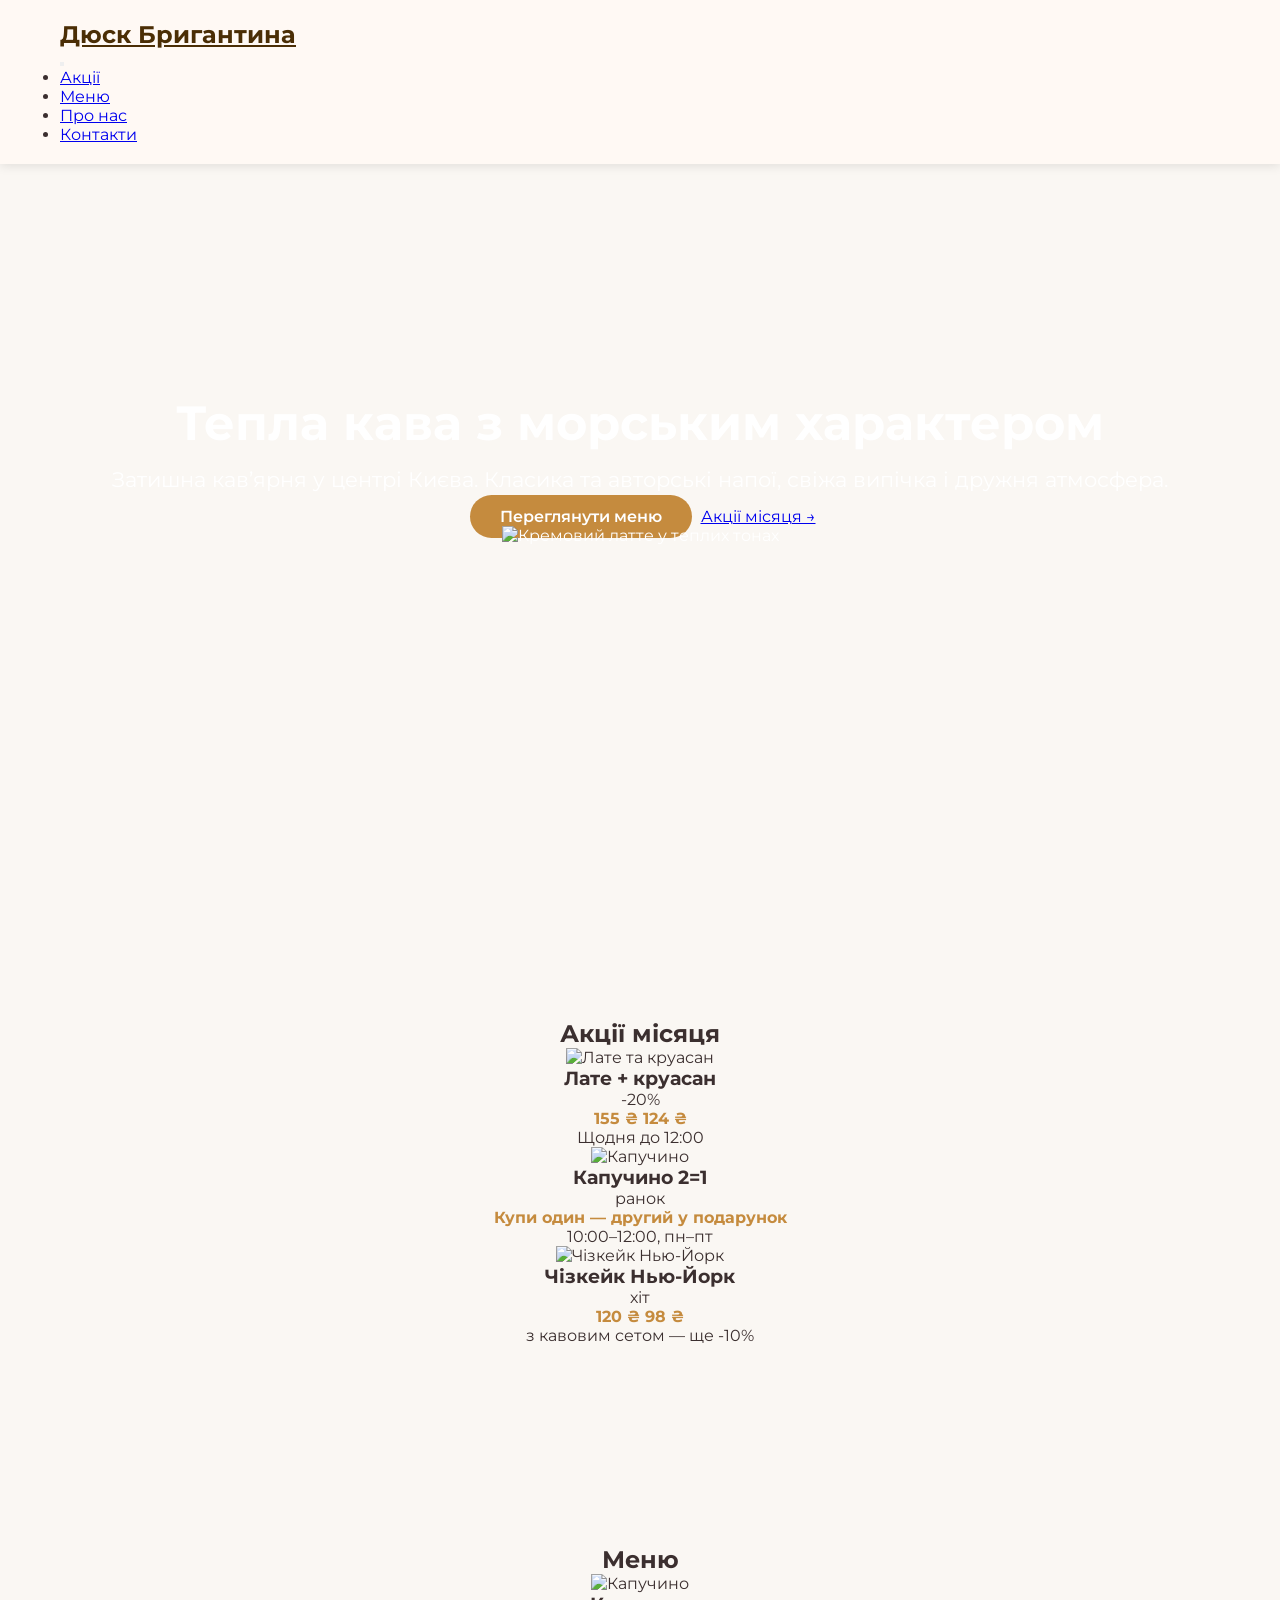
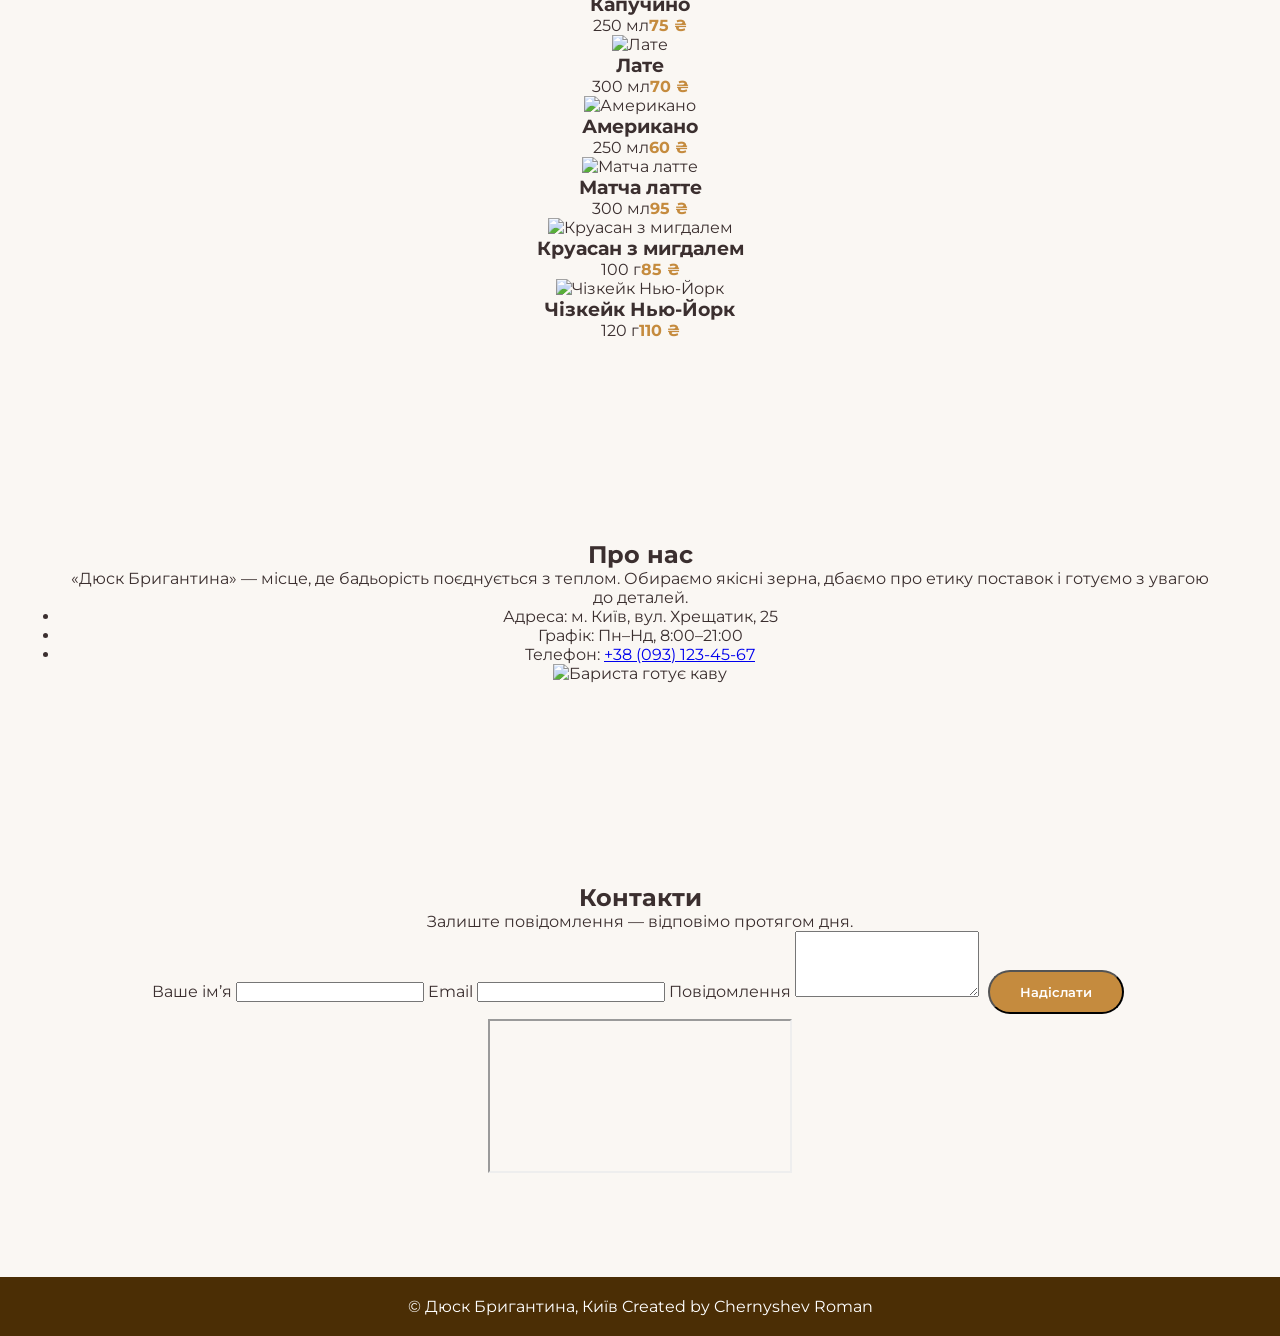
==== index.html @ 52ac9f38 "Update index.html" ====
<!DOCTYPE html>
<html lang="uk">
<head>
  <meta charset="utf-8" />
  <meta name="viewport" content="width=device-width, initial-scale=1" />
  <title>Кав’ярня «Дюск Бригантина» — Київ</title>
  <meta name="description" content="Кав’ярня «Дюск Бригантина» у Києві: кава з морським характером, свіжі десерти, акції місяця. Затишок і смак у центрі міста." />
  <meta name="theme-color" content="#8b5e3c">
  <link rel="preconnect" href="https://fonts.googleapis.com" />
  <link rel="preconnect" href="https://fonts.gstatic.com" crossorigin />
  <link href="https://fonts.googleapis.com/css2?family=Inter:wght@400;600;700&display=swap" rel="stylesheet" />
  <link rel="icon" href="https://cdn-icons-png.flaticon.com/512/924/924514.png" />
  <link rel="stylesheet" href="styles.css" />
  <!-- Організація/заклад для SEO -->
  <script type="application/ld+json">
  {
    "@context": "https://schema.org",
    "@type": "CafeOrCoffeeShop",
    "name": "Кав’ярня «Дюск Бригантина»",
    "address": {
      "@type": "PostalAddress",
      "addressLocality": "Київ",
      "streetAddress": "вул. Хрещатик, 25"
    },
    "telephone": "+380931234567",
    "image": "https://images.unsplash.com/photo-1495474472287-4d71bcdd2085?w=1200&q=70&auto=format&fit=crop",
    "servesCuisine": "Coffee, Desserts",
    "url": "https://romanchernyshev-code.github.io/Coffee-shop/"
  }
  </script>
</head>
<body>
  <a class="skip-link" href="#menu">Перейти до меню</a>

  <!-- Навігація -->
  <header class="navbar" role="banner">
    <div class="container nav-row">
      <a class="logo" href="#home">Дюск Бригантина</a>
      <nav aria-label="Головне меню">
        <button class="burger" aria-label="Відкрити меню" aria-expanded="false" aria-controls="navList">
          <span></span><span></span><span></span>
        </button>
        <ul id="navList" class="nav-list">
          <li><a href="#deals">Акції</a></li>
          <li><a href="#menu">Меню</a></li>
          <li><a href="#about">Про нас</a></li>
          <li><a href="#contact">Контакти</a></li>
        </ul>
      </nav>
    </div>
  </header>

  <!-- Hero -->
  <section id="home" class="hero" aria-label="Головний розділ">
    <div class="container hero-grid">
      <div class="hero-text reveal">
        <h1>Тепла кава з морським характером</h1>
        <p class="muted">
          Затишна кав’ярня у центрі Києва. Класика та авторські напої, свіжа випічка і дружня атмосфера.
        </p>
        <div class="hero-actions">
          <a class="btn" href="#menu">Переглянути меню</a>
          <a class="link" href="#deals">Акції місяця →</a>
        </div>
      </div>

      <figure class="hero-media reveal" aria-hidden="true">
        <img
          src="https://images.unsplash.com/photo-1495474472287-4d71bcdd2085?w=900&q=70&auto=format&fit=crop"
          srcset="
            https://images.unsplash.com/photo-1495474472287-4d71bcdd2085?w=600&q=70&auto=format&fit=crop 600w,
            https://images.unsplash.com/photo-1495474472287-4d71bcdd2085?w=900&q=70&auto=format&fit=crop 900w"
          sizes="(max-width: 900px) 100vw, 420px"
          alt="Кремовий латте у теплих тонах"
          width="900" height="1200" loading="lazy">
      </figure>
    </div>
  </section>

  <!-- Акції місяця -->
  <section id="deals" class="section tint" aria-labelledby="dealsTitle">
    <div class="container">
      <h2 id="dealsTitle">Акції місяця</h2>
      <div class="cards">
        <article class="card reveal">
          <img loading="lazy" alt="Лате та круасан"
            src="https://images.unsplash.com/photo-1509042239860-f550ce710b93?w=700&q=70&auto=format&fit=crop"
            width="700" height="468">
          <div class="card-body">
            <div class="card-head">
              <h3>Лате + круасан</h3><span class="badge">-20%</span>
            </div>
            <p class="price"><span class="old">155 ₴</span> 124 ₴</p>
            <p class="muted">Щодня до 12:00</p>
          </div>
        </article>

        <article class="card reveal">
          <img loading="lazy" alt="Капучино"
            src="https://images.unsplash.com/photo-1498804103079-a6351b050096?w=700&q=70&auto=format&fit=crop"
            width="700" height="467">
          <div class="card-body">
            <div class="card-head">
              <h3>Капучино 2=1</h3><span class="badge">ранок</span>
            </div>
            <p class="price">Купи один — другий у подарунок</p>
            <p class="muted">10:00–12:00, пн–пт</p>
          </div>
        </article>

        <article class="card reveal">
          <img loading="lazy" alt="Чізкейк Нью-Йорк"
            src="https://images.unsplash.com/photo-1578985545062-69928b1d9587?w=700&q=70&auto=format&fit=crop"
            width="700" height="875">
          <div class="card-body">
            <div class="card-head">
              <h3>Чізкейк Нью-Йорк</h3><span class="badge">хіт</span>
            </div>
            <p class="price"><span class="old">120 ₴</span> 98 ₴</p>
            <p class="muted">з кавовим сетом — ще -10%</p>
          </div>
        </article>
      </div>
    </div>
  </section>

  <!-- Меню -->
  <section id="menu" class="section" aria-labelledby="menuTitle">
    <div class="container">
      <h2 id="menuTitle">Меню</h2>
      <div class="cards">
        <!-- Напої -->
        <article class="card reveal">
          <img loading="lazy" alt="Капучино"
            src="https://images.unsplash.com/photo-1529042410759-befb1204b468?w=700&q=70&auto=format&fit=crop"
            width="700" height="467">
          <div class="card-body compact">
            <h3>Капучино</h3>
            <p class="row"><span>250 мл</span><span class="price">75 ₴</span></p>
          </div>
        </article>

        <article class="card reveal">
          <img loading="lazy" alt="Лате"
            src="https://images.unsplash.com/photo-1509042239860-f550ce710b93?w=700&q=70&auto=format&fit=crop"
            width="700" height="468">
          <div class="card-body compact">
            <h3>Лате</h3>
            <p class="row"><span>300 мл</span><span class="price">70 ₴</span></p>
          </div>
        </article>

        <article class="card reveal">
          <img loading="lazy" alt="Американо"
            src="https://images.unsplash.com/photo-1510626176961-4b57d4fbad03?w=700&q=70&auto=format&fit=crop"
            width="700" height="467">
          <div class="card-body compact">
            <h3>Американо</h3>
            <p class="row"><span>250 мл</span><span class="price">60 ₴</span></p>
          </div>
        </article>

        <article class="card reveal">
          <img loading="lazy" alt="Матча латте"
            src="https://images.unsplash.com/photo-1600271886742-f049cd451bba?w=700&q=70&auto=format&fit=crop"
            width="700" height="875">
          <div class="card-body compact">
            <h3>Матча латте</h3>
            <p class="row"><span>300 мл</span><span class="price">95 ₴</span></p>
          </div>
        </article>

        <!-- Десерти -->
        <article class="card reveal">
          <img loading="lazy" alt="Круасан з мигдалем"
            src="https://images.unsplash.com/photo-1559563458-527698bf5295?w=700&q=70&auto=format&fit=crop"
            width="700" height="467">
          <div class="card-body compact">
            <h3>Круасан з мигдалем</h3>
            <p class="row"><span>100 г</span><span class="price">85 ₴</span></p>
          </div>
        </article>

        <article class="card reveal">
          <img loading="lazy" alt="Чізкейк Нью-Йорк"
            src="https://images.unsplash.com/photo-1578985545062-69928b1d9587?w=700&q=70&auto=format&fit=crop"
            width="700" height="875">
          <div class="card-body compact">
            <h3>Чізкейк Нью-Йорк</h3>
            <p class="row"><span>120 г</span><span class="price">110 ₴</span></p>
          </div>
        </article>
      </div>
    </div>
  </section>

  <!-- Про нас -->
  <section id="about" class="section tint" aria-labelledby="aboutTitle">
    <div class="container about-grid">
      <div class="about-text reveal">
        <h2 id="aboutTitle">Про нас</h2>
        <p>«Дюск Бригантина» — місце, де бадьорість поєднується з теплом. Обираємо якісні зерна, дбаємо про етику поставок і готуємо з увагою до деталей.</p>
        <ul class="list">
          <li>Адреса: м. Київ, вул. Хрещатик, 25</li>
          <li>Графік: Пн–Нд, 8:00–21:00</li>
          <li>Телефон: <a href="tel:+380931234567">+38 (093) 123-45-67</a></li>
        </ul>
      </div>
      <div class="about-photo reveal" aria-hidden="true">
        <img src="https://images.unsplash.com/photo-1521017432531-fbd92d768814?w=900&q=70&auto=format&fit=crop"
             alt="Бариста готує каву" width="900" height="600" loading="lazy">
      </div>
    </div>
  </section>

  <!-- Контакти -->
  <section id="contact" class="section" aria-labelledby="contactTitle">
    <div class="container contact-grid">
      <div class="reveal">
        <h2 id="contactTitle">Контакти</h2>
        <p class="muted">Залиште повідомлення — відповімо протягом дня.</p>

        <form id="contact-form" class="form" novalidate>
          <label>
            <span>Ваше ім’я</span>
            <input type="text" name="name" required aria-required="true">
          </label>
          <label>
            <span>Email</span>
            <input type="email" name="email" required aria-required="true">
          </label>
          <label>
            <span>Повідомлення</span>
            <textarea name="message" rows="4" required aria-required="true"></textarea>
          </label>
          <button class="btn" type="submit">Надіслати</button>
          <div id="form-message" class="form-message" aria-live="polite"></div>
        </form>
      </div>

      <div class="map reveal" aria-hidden="true">
        <iframe title="Карта: Київ, Хрещатик 25"
                src="https://maps.google.com/maps?q=Kyiv%20Khreshchatyk%2025&t=&z=14&ie=UTF8&iwloc=&output=embed"
                loading="lazy"></iframe>
      </div>
    </div>
  </section>

  <footer class="footer" role="contentinfo">
    <div class="container footer-row">
      <span>© <span id="year"></span> Дюск Бригантина, Київ</span>
      <span class="author">Created by Chernyshev Roman</span>
    </div>
  </footer>

  <script src="script.js"></script>
</body>
</html>
---- styles.css ----
@import url('https://fonts.googleapis.com/css2?family=Montserrat:wght@400;600;700&display=swap');

*{margin:0;padding:0;box-sizing:border-box;font-family:'Montserrat',sans-serif}
body{background:#faf7f3;color:#3b2f2f;scroll-behavior:smooth}
.navbar{display:flex;justify-content:space-between;align-items:center;padding:20px 60px;background:#fff9f4;position:fixed;width:100%;top:0;z-index:1000;box-shadow:0 2px 10px rgba(0,0,0,0.1)}
.logo{font-weight:700;font-size:1.5em;color:#4b2e05}
.nav-links{list-style:none;display:flex;gap:20px}
.nav-links a{text-decoration:none;color:#4b2e05;font-weight:600;transition:.3s}
.nav-links a:hover{color:#c58b3e}

.hero{background:url('https://images.unsplash.com/photo-1509042239860-f550ce710b93?auto=format&fit=crop&w=1600&q=80') center/cover;height:100vh;display:flex;flex-direction:column;justify-content:center;align-items:center;text-align:center;color:#fff}
.hero h1{font-size:3em;animation:fadeInDown 1s}
.hero p{font-size:1.3em;margin:15px 0;animation:fadeInUp 1s}
.btn{padding:12px 30px;background:#c58b3e;color:#fff;border-radius:30px;text-decoration:none;font-weight:600;margin:5px;transition:.3s}
.btn:hover{background:#a56e28}

.section{padding:100px 60px;text-align:center}
.features,.menu-grid,.gallery-grid{display:grid;gap:20px}
.features{grid-template-columns:repeat(auto-fit,minmax(220px,1fr))}
.menu-grid{grid-template-columns:repeat(auto-fit,minmax(250px,1fr))}
.gallery-grid{grid-template-columns:repeat(auto-fit,minmax(200px,1fr))}
.menu-item,.feature-card{background:#fff;padding:20px;border-radius:15px;box-shadow:0 4px 10px rgba(0,0,0,0.05);transition:.3s}
.menu-item:hover,.feature-card:hover{transform:translateY(-10px)}
.price{color:#c58b3e;font-weight:700}
.contact-form{display:flex;flex-direction:column;gap:10px;max-width:400px;margin:20px auto}
.contact-form input,.contact-form textarea{padding:10px;border:1px solid #ccc;border-radius:8px}
.contact-form button{background:#c58b3e;color:#fff;border:none;padding:12px;border-radius:25px;cursor:pointer;transition:.3s}
.contact-form button:hover{background:#a56e28}

.footer{background:#4b2e05;color:#fff;text-align:center;padding:20px}
.to-top{position:fixed;bottom:20px;right:20px;background:#c58b3e;color:#fff;border:none;padding:10px 15px;border-radius:50%;cursor:pointer;display:none}
.to-top.show{display:block}

@keyframes fadeInDown{from{opacity:0;transform:translateY(-20px)}to{opacity:1;transform:translateY(0)}}
@keyframes fadeInUp{from{opacity:0;transform:translateY(20px)}to{opacity:1;transform:translateY(0)}}
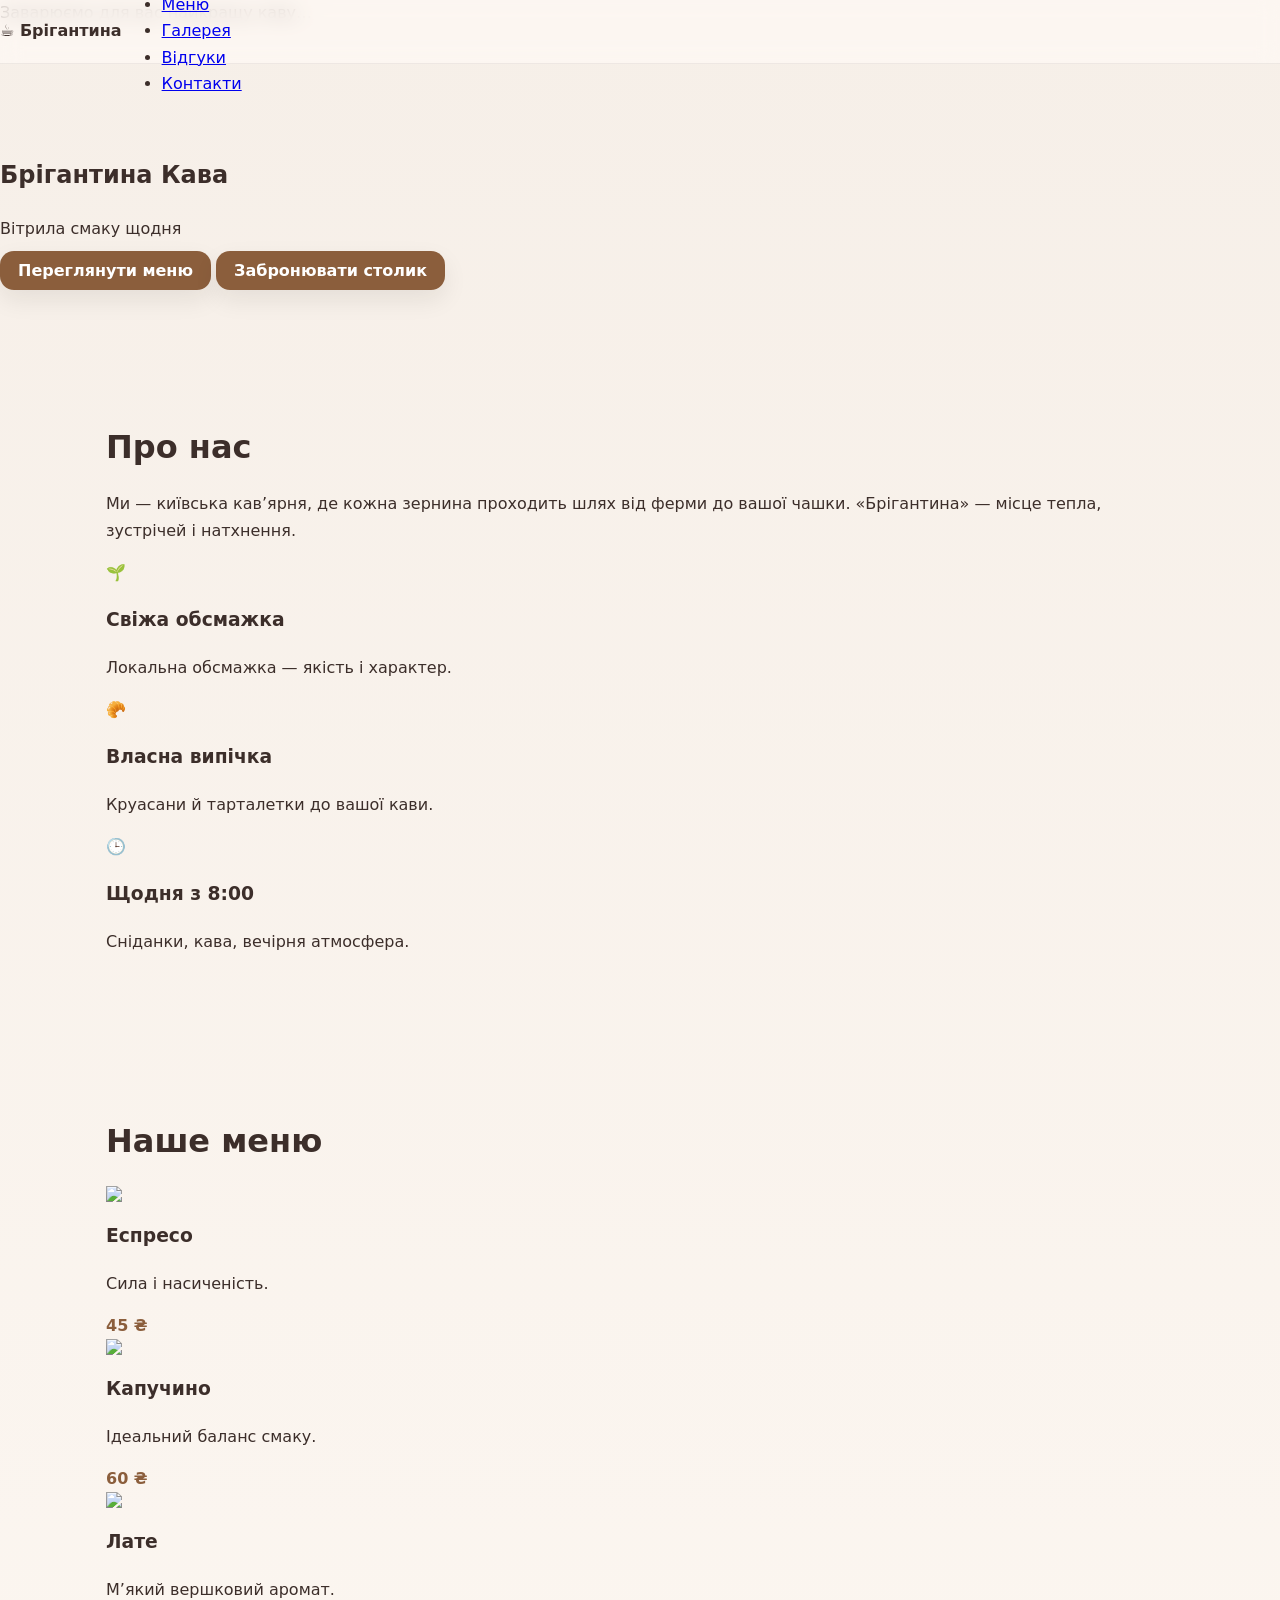
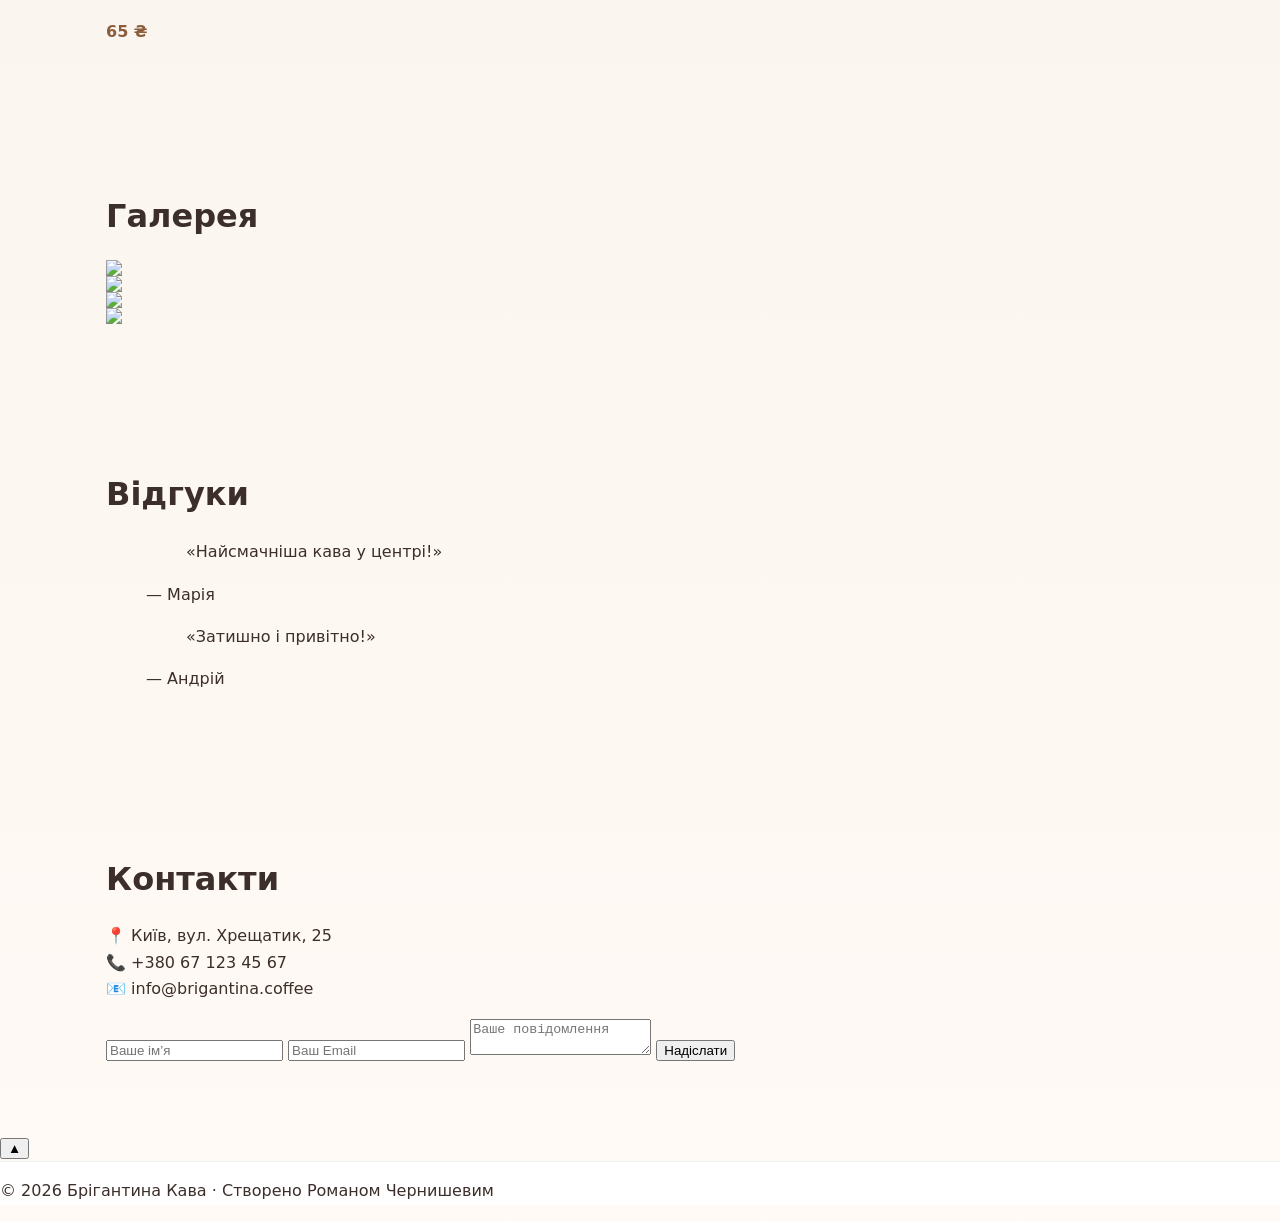
==== commit 98860bae: "Refactor index.html for SEO and branding updates Updated meta tags for SEO and changed title." ====
--- a/index.html
+++ b/index.html
@@ -1,258 +1,124 @@
 <!DOCTYPE html>
 <html lang="uk">
 <head>
-  <meta charset="utf-8" />
+  <meta charset="UTF-8" />
   <meta name="viewport" content="width=device-width, initial-scale=1" />
-  <title>Кав’ярня «Дюск Бригантина» — Київ</title>
-  <meta name="description" content="Кав’ярня «Дюск Бригантина» у Києві: кава з морським характером, свіжі десерти, акції місяця. Затишок і смак у центрі міста." />
-  <meta name="theme-color" content="#8b5e3c">
-  <link rel="preconnect" href="https://fonts.googleapis.com" />
-  <link rel="preconnect" href="https://fonts.gstatic.com" crossorigin />
-  <link href="https://fonts.googleapis.com/css2?family=Inter:wght@400;600;700&display=swap" rel="stylesheet" />
-  <link rel="icon" href="https://cdn-icons-png.flaticon.com/512/924/924514.png" />
+  <meta name="color-scheme" content="light" />
+  <meta name="theme-color" content="#4b2e05" />
+  <meta name="description" content="Кав’ярня «Брігантина» — вітрила смаку щодня. Свіжа кава, десерти та затишна атмосфера у серці Києва." />
+  <meta property="og:title" content="Брігантина Кава — Вітрила смаку щодня" />
+  <meta property="og:description" content="Свіжа кава, десерти та затишна атмосфера у серці Києва." />
+  <meta property="og:type" content="website" />
+  <title>Брігантина Кава — Вітрила смаку щодня</title>
+  <link rel="preconnect" href="https://fonts.googleapis.com">
+  <link rel="preconnect" href="https://fonts.gstatic.com" crossorigin>
+  <link href="https://fonts.googleapis.com/css2?family=Montserrat:wght@400;600;700&display=swap" rel="stylesheet">
   <link rel="stylesheet" href="styles.css" />
-  <!-- Організація/заклад для SEO -->
-  <script type="application/ld+json">
-  {
-    "@context": "https://schema.org",
-    "@type": "CafeOrCoffeeShop",
-    "name": "Кав’ярня «Дюск Бригантина»",
-    "address": {
-      "@type": "PostalAddress",
-      "addressLocality": "Київ",
-      "streetAddress": "вул. Хрещатик, 25"
-    },
-    "telephone": "+380931234567",
-    "image": "https://images.unsplash.com/photo-1495474472287-4d71bcdd2085?w=1200&q=70&auto=format&fit=crop",
-    "servesCuisine": "Coffee, Desserts",
-    "url": "https://romanchernyshev-code.github.io/Coffee-shop/"
-  }
-  </script>
+  <link rel="icon" href="favicon.svg" type="image/svg+xml" />
 </head>
 <body>
-  <a class="skip-link" href="#menu">Перейти до меню</a>
+  <!-- Прелоадер -->
+  <div id="preloader">
+    <div class="cup">
+      <div class="steam s1"></div>
+      <div class="steam s2"></div>
+      <div class="steam s3"></div>
+    </div>
+    <span class="preloader-text">Заварюємо для вас найкращу каву…</span>
+  </div>
 
-  <!-- Навігація -->
-  <header class="navbar" role="banner">
-    <div class="container nav-row">
-      <a class="logo" href="#home">Дюск Бригантина</a>
-      <nav aria-label="Головне меню">
-        <button class="burger" aria-label="Відкрити меню" aria-expanded="false" aria-controls="navList">
-          <span></span><span></span><span></span>
-        </button>
-        <ul id="navList" class="nav-list">
-          <li><a href="#deals">Акції</a></li>
-          <li><a href="#menu">Меню</a></li>
-          <li><a href="#about">Про нас</a></li>
-          <li><a href="#contact">Контакти</a></li>
-        </ul>
-      </nav>
-    </div>
+  <header class="header" id="top">
+    <nav class="navbar">
+      <a class="logo" href="#top">☕ Брігантина</a>
+      <button class="burger" aria-label="Меню" aria-expanded="false" aria-controls="nav">
+        <span></span><span></span><span></span>
+      </button>
+      <ul id="nav" class="nav-links">
+        <li><a href="#about">Про нас</a></li>
+        <li><a href="#menu">Меню</a></li>
+        <li><a href="#gallery">Галерея</a></li>
+        <li><a href="#reviews">Відгуки</a></li>
+        <li><a href="#contact">Контакти</a></li>
+      </ul>
+    </nav>
+
+    <section class="hero">
+      <div class="hero-inner">
+        <h1 class="hero-title">Брігантина Кава</h1>
+        <p class="hero-tagline">Вітрила смаку щодня</p>
+        <a href="#menu" class="btn primary">Переглянути меню</a>
+        <a href="#contact" class="btn ghost">Забронювати столик</a>
+      </div>
+      <div class="hero-overlay"></div>
+    </section>
   </header>
 
-  <!-- Hero -->
-  <section id="home" class="hero" aria-label="Головний розділ">
-    <div class="container hero-grid">
-      <div class="hero-text reveal">
-        <h1>Тепла кава з морським характером</h1>
-        <p class="muted">
-          Затишна кав’ярня у центрі Києва. Класика та авторські напої, свіжа випічка і дружня атмосфера.
-        </p>
-        <div class="hero-actions">
-          <a class="btn" href="#menu">Переглянути меню</a>
-          <a class="link" href="#deals">Акції місяця →</a>
+  <main>
+    <section id="about" class="section about">
+      <div class="container">
+        <h2 class="section-title">Про нас</h2>
+        <p class="lead">Ми — київська кав’ярня, де кожна зернина проходить шлях від ферми до вашої чашки. «Брігантина» — місце тепла, зустрічей і натхнення.</p>
+        <div class="features">
+          <article class="feature-card"><div class="icon">🌱</div><h3>Свіжа обсмажка</h3><p>Локальна обсмажка — якість і характер.</p></article>
+          <article class="feature-card"><div class="icon">🥐</div><h3>Власна випічка</h3><p>Круасани й тарталетки до вашої кави.</p></article>
+          <article class="feature-card"><div class="icon">🕒</div><h3>Щодня з 8:00</h3><p>Сніданки, кава, вечірня атмосфера.</p></article>
         </div>
       </div>
+    </section>
 
-      <figure class="hero-media reveal" aria-hidden="true">
-        <img
-          src="https://images.unsplash.com/photo-1495474472287-4d71bcdd2085?w=900&q=70&auto=format&fit=crop"
-          srcset="
-            https://images.unsplash.com/photo-1495474472287-4d71bcdd2085?w=600&q=70&auto=format&fit=crop 600w,
-            https://images.unsplash.com/photo-1495474472287-4d71bcdd2085?w=900&q=70&auto=format&fit=crop 900w"
-          sizes="(max-width: 900px) 100vw, 420px"
-          alt="Кремовий латте у теплих тонах"
-          width="900" height="1200" loading="lazy">
-      </figure>
-    </div>
-  </section>
+    <section id="menu" class="section menu">
+      <div class="container">
+        <h2 class="section-title">Наше меню</h2>
+        <div class="menu-grid">
+          <article class="menu-item"><img src="https://images.unsplash.com/photo-1511920170033-f8396924c348?q=80&w=600&auto=format&fit=crop"><div class="menu-body"><h3>Еспресо</h3><p>Сила і насиченість.</p><span class="price">45 ₴</span></div></article>
+          <article class="menu-item"><img src="https://images.unsplash.com/photo-1498804103079-a6351b050096?q=80&w=600&auto=format&fit=crop"><div class="menu-body"><h3>Капучино</h3><p>Ідеальний баланс смаку.</p><span class="price">60 ₴</span></div></article>
+          <article class="menu-item"><img src="https://images.unsplash.com/photo-1495474472287-4d71bcdd2085?q=80&w=600&auto=format&fit=crop"><div class="menu-body"><h3>Лате</h3><p>М’який вершковий аромат.</p><span class="price">65 ₴</span></div></article>
+        </div>
+      </div>
+    </section>
 
-  <!-- Акції місяця -->
-  <section id="deals" class="section tint" aria-labelledby="dealsTitle">
-    <div class="container">
-      <h2 id="dealsTitle">Акції місяця</h2>
-      <div class="cards">
-        <article class="card reveal">
-          <img loading="lazy" alt="Лате та круасан"
-            src="https://images.unsplash.com/photo-1509042239860-f550ce710b93?w=700&q=70&auto=format&fit=crop"
-            width="700" height="468">
-          <div class="card-body">
-            <div class="card-head">
-              <h3>Лате + круасан</h3><span class="badge">-20%</span>
-            </div>
-            <p class="price"><span class="old">155 ₴</span> 124 ₴</p>
-            <p class="muted">Щодня до 12:00</p>
-          </div>
-        </article>
+    <section id="gallery" class="section gallery">
+      <div class="container">
+        <h2 class="section-title">Галерея</h2>
+        <div class="gallery-grid">
+          <img src="https://images.unsplash.com/photo-1504754524776-8f4f37790ca0?q=80&w=800&auto=format&fit=crop">
+          <img src="https://images.unsplash.com/photo-1495474472287-4d71bcdd2085?q=80&w=800&auto=format&fit=crop">
+          <img src="https://images.unsplash.com/photo-1442512595331-e89e73853f31?q=80&w=800&auto=format&fit=crop">
+          <img src="https://images.unsplash.com/photo-1503602642458-232111445657?q=80&w=800&auto=format&fit=crop">
+        </div>
+      </div>
+    </section>
 
-        <article class="card reveal">
-          <img loading="lazy" alt="Капучино"
-            src="https://images.unsplash.com/photo-1498804103079-a6351b050096?w=700&q=70&auto=format&fit=crop"
-            width="700" height="467">
-          <div class="card-body">
-            <div class="card-head">
-              <h3>Капучино 2=1</h3><span class="badge">ранок</span>
-            </div>
-            <p class="price">Купи один — другий у подарунок</p>
-            <p class="muted">10:00–12:00, пн–пт</p>
-          </div>
-        </article>
+    <section id="reviews" class="section reviews">
+      <div class="container">
+        <h2 class="section-title">Відгуки</h2>
+        <div class="reviews-track" data-autoplay="true">
+          <figure class="review"><blockquote>«Найсмачніша кава у центрі!»</blockquote><figcaption>— Марія</figcaption></figure>
+          <figure class="review"><blockquote>«Затишно і привітно!»</blockquote><figcaption>— Андрій</figcaption></figure>
+        </div>
+      </div>
+    </section>
 
-        <article class="card reveal">
-          <img loading="lazy" alt="Чізкейк Нью-Йорк"
-            src="https://images.unsplash.com/photo-1578985545062-69928b1d9587?w=700&q=70&auto=format&fit=crop"
-            width="700" height="875">
-          <div class="card-body">
-            <div class="card-head">
-              <h3>Чізкейк Нью-Йорк</h3><span class="badge">хіт</span>
-            </div>
-            <p class="price"><span class="old">120 ₴</span> 98 ₴</p>
-            <p class="muted">з кавовим сетом — ще -10%</p>
-          </div>
-        </article>
-      </div>
-    </div>
-  </section>
-
-  <!-- Меню -->
-  <section id="menu" class="section" aria-labelledby="menuTitle">
-    <div class="container">
-      <h2 id="menuTitle">Меню</h2>
-      <div class="cards">
-        <!-- Напої -->
-        <article class="card reveal">
-          <img loading="lazy" alt="Капучино"
-            src="https://images.unsplash.com/photo-1529042410759-befb1204b468?w=700&q=70&auto=format&fit=crop"
-            width="700" height="467">
-          <div class="card-body compact">
-            <h3>Капучино</h3>
-            <p class="row"><span>250 мл</span><span class="price">75 ₴</span></p>
-          </div>
-        </article>
-
-        <article class="card reveal">
-          <img loading="lazy" alt="Лате"
-            src="https://images.unsplash.com/photo-1509042239860-f550ce710b93?w=700&q=70&auto=format&fit=crop"
-            width="700" height="468">
-          <div class="card-body compact">
-            <h3>Лате</h3>
-            <p class="row"><span>300 мл</span><span class="price">70 ₴</span></p>
-          </div>
-        </article>
-
-        <article class="card reveal">
-          <img loading="lazy" alt="Американо"
-            src="https://images.unsplash.com/photo-1510626176961-4b57d4fbad03?w=700&q=70&auto=format&fit=crop"
-            width="700" height="467">
-          <div class="card-body compact">
-            <h3>Американо</h3>
-            <p class="row"><span>250 мл</span><span class="price">60 ₴</span></p>
-          </div>
-        </article>
-
-        <article class="card reveal">
-          <img loading="lazy" alt="Матча латте"
-            src="https://images.unsplash.com/photo-1600271886742-f049cd451bba?w=700&q=70&auto=format&fit=crop"
-            width="700" height="875">
-          <div class="card-body compact">
-            <h3>Матча латте</h3>
-            <p class="row"><span>300 мл</span><span class="price">95 ₴</span></p>
-          </div>
-        </article>
-
-        <!-- Десерти -->
-        <article class="card reveal">
-          <img loading="lazy" alt="Круасан з мигдалем"
-            src="https://images.unsplash.com/photo-1559563458-527698bf5295?w=700&q=70&auto=format&fit=crop"
-            width="700" height="467">
-          <div class="card-body compact">
-            <h3>Круасан з мигдалем</h3>
-            <p class="row"><span>100 г</span><span class="price">85 ₴</span></p>
-          </div>
-        </article>
-
-        <article class="card reveal">
-          <img loading="lazy" alt="Чізкейк Нью-Йорк"
-            src="https://images.unsplash.com/photo-1578985545062-69928b1d9587?w=700&q=70&auto=format&fit=crop"
-            width="700" height="875">
-          <div class="card-body compact">
-            <h3>Чізкейк Нью-Йорк</h3>
-            <p class="row"><span>120 г</span><span class="price">110 ₴</span></p>
-          </div>
-        </article>
-      </div>
-    </div>
-  </section>
-
-  <!-- Про нас -->
-  <section id="about" class="section tint" aria-labelledby="aboutTitle">
-    <div class="container about-grid">
-      <div class="about-text reveal">
-        <h2 id="aboutTitle">Про нас</h2>
-        <p>«Дюск Бригантина» — місце, де бадьорість поєднується з теплом. Обираємо якісні зерна, дбаємо про етику поставок і готуємо з увагою до деталей.</p>
-        <ul class="list">
-          <li>Адреса: м. Київ, вул. Хрещатик, 25</li>
-          <li>Графік: Пн–Нд, 8:00–21:00</li>
-          <li>Телефон: <a href="tel:+380931234567">+38 (093) 123-45-67</a></li>
-        </ul>
-      </div>
-      <div class="about-photo reveal" aria-hidden="true">
-        <img src="https://images.unsplash.com/photo-1521017432531-fbd92d768814?w=900&q=70&auto=format&fit=crop"
-             alt="Бариста готує каву" width="900" height="600" loading="lazy">
-      </div>
-    </div>
-  </section>
-
-  <!-- Контакти -->
-  <section id="contact" class="section" aria-labelledby="contactTitle">
-    <div class="container contact-grid">
-      <div class="reveal">
-        <h2 id="contactTitle">Контакти</h2>
-        <p class="muted">Залиште повідомлення — відповімо протягом дня.</p>
-
-        <form id="contact-form" class="form" novalidate>
-          <label>
-            <span>Ваше ім’я</span>
-            <input type="text" name="name" required aria-required="true">
-          </label>
-          <label>
-            <span>Email</span>
-            <input type="email" name="email" required aria-required="true">
-          </label>
-          <label>
-            <span>Повідомлення</span>
-            <textarea name="message" rows="4" required aria-required="true"></textarea>
-          </label>
-          <button class="btn" type="submit">Надіслати</button>
-          <div id="form-message" class="form-message" aria-live="polite"></div>
+    <section id="contact" class="section contact">
+      <div class="container">
+        <h2 class="section-title">Контакти</h2>
+        <p>📍 Київ, вул. Хрещатик, 25<br>📞 +380 67 123 45 67<br>📧 info@brigantina.coffee</p>
+        <form class="contact-form">
+          <input type="text" placeholder="Ваше ім’я" required>
+          <input type="email" placeholder="Ваш Email" required>
+          <textarea placeholder="Ваше повідомлення" required></textarea>
+          <button type="submit">Надіслати</button>
         </form>
       </div>
+    </section>
+  </main>
 
-      <div class="map reveal" aria-hidden="true">
-        <iframe title="Карта: Київ, Хрещатик 25"
-                src="https://maps.google.com/maps?q=Kyiv%20Khreshchatyk%2025&t=&z=14&ie=UTF8&iwloc=&output=embed"
-                loading="lazy"></iframe>
-      </div>
-    </div>
-  </section>
+  <button id="toTop" class="to-top">▲</button>
 
-  <footer class="footer" role="contentinfo">
-    <div class="container footer-row">
-      <span>© <span id="year"></span> Дюск Бригантина, Київ</span>
-      <span class="author">Created by Chernyshev Roman</span>
-    </div>
+  <footer class="footer">
+    <p>© <span id="year"></span> Брігантина Кава · Створено Романом Чернишевим</p>
   </footer>
 
-  <script src="script.js"></script>
+  <script src="script.js" defer></script>
 </body>
 </html>
--- a/styles.css
+++ b/styles.css
@@ -1,35 +1,124 @@
-@import url('https://fonts.googleapis.com/css2?family=Montserrat:wght@400;600;700&display=swap');
+:root{
+  --bg:#f6efe8;       /* теплий фон */
+  --paper:#fffaf5;    /* світлий папір */
+  --card:#ffffff;
+  --text:#3c2e2a;
+  --muted:#6e5d56;
+  --accent:#8b5e3c;   /* кавовий */
+  --accent-2:#b88a62; /* світліший акцент */
+  --shadow:0 10px 24px rgba(30,20,10,.08);
+  --radius:14px;
+}
 
-*{margin:0;padding:0;box-sizing:border-box;font-family:'Montserrat',sans-serif}
-body{background:#faf7f3;color:#3b2f2f;scroll-behavior:smooth}
-.navbar{display:flex;justify-content:space-between;align-items:center;padding:20px 60px;background:#fff9f4;position:fixed;width:100%;top:0;z-index:1000;box-shadow:0 2px 10px rgba(0,0,0,0.1)}
-.logo{font-weight:700;font-size:1.5em;color:#4b2e05}
-.nav-links{list-style:none;display:flex;gap:20px}
-.nav-links a{text-decoration:none;color:#4b2e05;font-weight:600;transition:.3s}
-.nav-links a:hover{color:#c58b3e}
+*{box-sizing:border-box}
+html{scroll-behavior:smooth; scroll-padding-top:76px;}
+@media (prefers-reduced-motion: reduce){
+  html{scroll-behavior:auto}
+}
 
-.hero{background:url('https://images.unsplash.com/photo-1509042239860-f550ce710b93?auto=format&fit=crop&w=1600&q=80') center/cover;height:100vh;display:flex;flex-direction:column;justify-content:center;align-items:center;text-align:center;color:#fff}
-.hero h1{font-size:3em;animation:fadeInDown 1s}
-.hero p{font-size:1.3em;margin:15px 0;animation:fadeInUp 1s}
-.btn{padding:12px 30px;background:#c58b3e;color:#fff;border-radius:30px;text-decoration:none;font-weight:600;margin:5px;transition:.3s}
-.btn:hover{background:#a56e28}
+body{
+  margin:0; font-family:Inter,system-ui,-apple-system,Segoe UI,Roboto;
+  color:var(--text);
+  background:linear-gradient(180deg,var(--bg),var(--paper));
+  line-height:1.65;
+}
+img{max-width:100%; display:block}
+.container{max-width:1100px; margin:0 auto; padding:0 16px}
 
-.section{padding:100px 60px;text-align:center}
-.features,.menu-grid,.gallery-grid{display:grid;gap:20px}
-.features{grid-template-columns:repeat(auto-fit,minmax(220px,1fr))}
-.menu-grid{grid-template-columns:repeat(auto-fit,minmax(250px,1fr))}
-.gallery-grid{grid-template-columns:repeat(auto-fit,minmax(200px,1fr))}
-.menu-item,.feature-card{background:#fff;padding:20px;border-radius:15px;box-shadow:0 4px 10px rgba(0,0,0,0.05);transition:.3s}
-.menu-item:hover,.feature-card:hover{transform:translateY(-10px)}
-.price{color:#c58b3e;font-weight:700}
-.contact-form{display:flex;flex-direction:column;gap:10px;max-width:400px;margin:20px auto}
-.contact-form input,.contact-form textarea{padding:10px;border:1px solid #ccc;border-radius:8px}
-.contact-form button{background:#c58b3e;color:#fff;border:none;padding:12px;border-radius:25px;cursor:pointer;transition:.3s}
-.contact-form button:hover{background:#a56e28}
+/* Доступність: skip-link */
+.skip-link{
+  position:absolute; left:-999px; top:auto; width:1px; height:1px; overflow:hidden;
+}
+.skip-link:focus{
+  left:16px; top:12px; width:auto; height:auto; background:#fff; color:#000; padding:8px 12px; border-radius:8px; box-shadow:var(--shadow);
+}
 
-.footer{background:#4b2e05;color:#fff;text-align:center;padding:20px}
-.to-top{position:fixed;bottom:20px;right:20px;background:#c58b3e;color:#fff;border:none;padding:10px 15px;border-radius:50%;cursor:pointer;display:none}
-.to-top.show{display:block}
+/* Navbar */
+.navbar{
+  position:fixed; inset:0 0 auto 0; height:64px; display:flex; align-items:center;
+  background:rgba(255,250,245,.7); backdrop-filter:blur(10px);
+  border-bottom:1px solid rgba(0,0,0,.06); z-index:20;
+}
+.nav-row{display:flex; align-items:center; justify-content:space-between}
+.logo{font-weight:700; color:var(--text); text-decoration:none}
+.nav-list{display:flex; gap:20px; list-style:none; margin:0; padding:0}
+.nav-list a{color:var(--text); text-decoration:none; font-weight:600}
+.nav-list a:hover, .nav-list a[aria-current="true"]{color:var(--accent)}
+.burger{display:none; background:none; border:0; padding:8px; cursor:pointer}
+.burger span{display:block; width:22px; height:2px; background:var(--text); margin:5px 0}
 
-@keyframes fadeInDown{from{opacity:0;transform:translateY(-20px)}to{opacity:1;transform:translateY(0)}}
-@keyframes fadeInUp{from{opacity:0;transform:translateY(20px)}to{opacity:1;transform:translateY(0)}}
+/* Hero */
+.hero{padding:110px 0 64px}
+.hero-grid{display:grid; grid-template-columns:1.15fr .85fr; gap:32px; align-items:center}
+.hero-text h1{font-size:clamp(28px,4vw,42px); margin:0 0 10px}
+.hero-text .muted{color:var(--muted); margin:0 0 18px}
+.hero-actions{display:flex; gap:14px; flex-wrap:wrap}
+.btn{
+  background:var(--accent); color:#fff; padding:10px 18px; border-radius:var(--radius);
+  text-decoration:none; font-weight:700; box-shadow:var(--shadow); transition:transform .18s, background .18s;
+}
+.btn:hover{transform:translateY(-2px); background:#754d33}
+.link{color:var(--accent); text-decoration:none; font-weight:600}
+.link:hover{text-decoration:underline}
+.hero-media{margin:0; border-radius:var(--radius); overflow:hidden; box-shadow:var(--shadow)}
+
+/* Sections */
+.section{padding:72px 0}
+.tint{background:linear-gradient(180deg,var(--paper),#fff)}
+h2{font-size:clamp(24px,3vw,32px); margin:0 0 18px}
+
+/* Cards (меню/акції) */
+.cards{display:grid; grid-template-columns:repeat(auto-fit, minmax(230px,1fr)); gap:18px}
+.card{background:var(--card); border-radius:var(--radius); overflow:hidden; box-shadow:var(--shadow); transition:transform .16s ease}
+.card:hover{transform:translateY(-3px)}
+.card img{width:100%; height:160px; object-fit:cover}
+.card-body{padding:14px}
+.card-head{display:flex; align-items:center; justify-content:space-between; gap:10px}
+.badge{background:var(--accent-2); color:#fff; font-size:12px; padding:4px 8px; border-radius:999px}
+.price{font-weight:700; color:var(--accent); margin:6px 0 4px}
+.price .old{ text-decoration:line-through; color:#b8a59a; font-weight:600; margin-right:8px }
+.muted{color:var(--muted); font-size:14px}
+.compact .row{display:flex; align-items:center; justify-content:space-between; margin:4px 0 0}
+
+/* About */
+.about-grid{display:grid; grid-template-columns:1.1fr .9fr; gap:28px; align-items:center}
+.about-photo img{border-radius:var(--radius); box-shadow:var(--shadow)}
+.list{margin:10px 0 0; padding-left:18px}
+.list li{margin:.25rem 0}
+
+/* Contact */
+.contact-grid{display:grid; grid-template-columns:1fr 1fr; gap:28px; align-items:start}
+.form{display:grid; gap:12px; max-width:520px}
+.form label{display:grid; gap:6px; font-weight:600}
+.form input,.form textarea{
+  padding:12px 14px; border:1px solid rgba(0,0,0,.12); border-radius:12px; background:#fff; font:inherit;
+}
+.form input:focus, .form textarea:focus{outline:2px solid var(--accent-2); outline-offset:2px}
+.form-message{min-height:22px; color:var(--accent); font-weight:700}
+.map iframe{width:100%; height:320px; border:0; border-radius:12px; box-shadow:var(--shadow)}
+
+/* Footer */
+.footer{border-top:1px solid rgba(0,0,0,.06); background:#fff}
+.footer-row{display:flex; align-items:center; justify-content:space-between; gap:12px; padding:16px 0}
+.author{color:var(--muted); font-weight:600}
+
+/* Reveal animations */
+.reveal{opacity:0; transform:translateY(18px); will-change:transform,opacity}
+.reveal.show{opacity:1; transform:none; transition:opacity .5s ease, transform .5s ease}
+@media (prefers-reduced-motion: reduce){
+  .reveal{opacity:1; transform:none}
+}
+
+/* Responsive */
+@media (max-width:960px){
+  .hero-grid, .about-grid, .contact-grid{grid-template-columns:1fr}
+}
+@media (max-width:760px){
+  .nav-list{
+    position:absolute; right:16px; top:64px; background:#fff; border:1px solid rgba(0,0,0,.06);
+    box-shadow:var(--shadow); border-radius:12px; padding:12px; display:none; flex-direction:column; min-width:180px;
+  }
+  .nav-list.show{display:flex}
+  .burger{display:inline-block}
+}
+
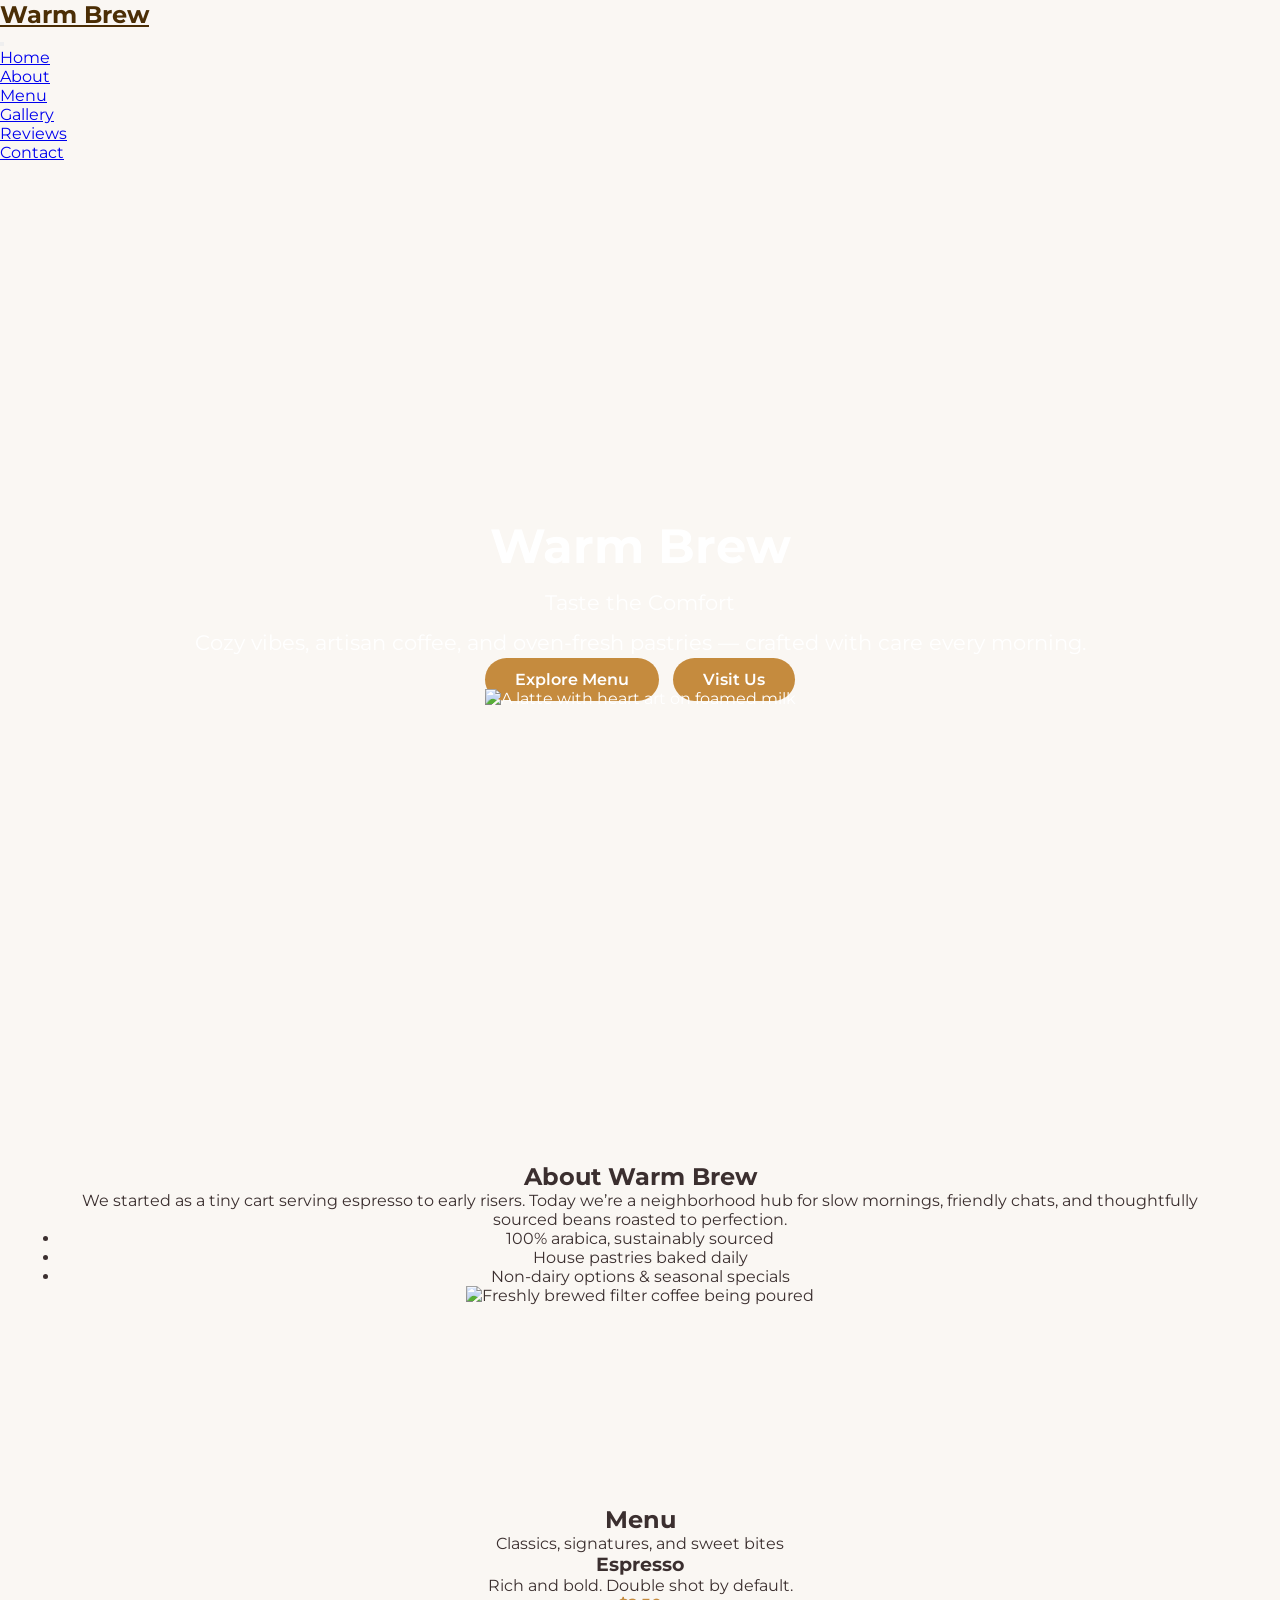
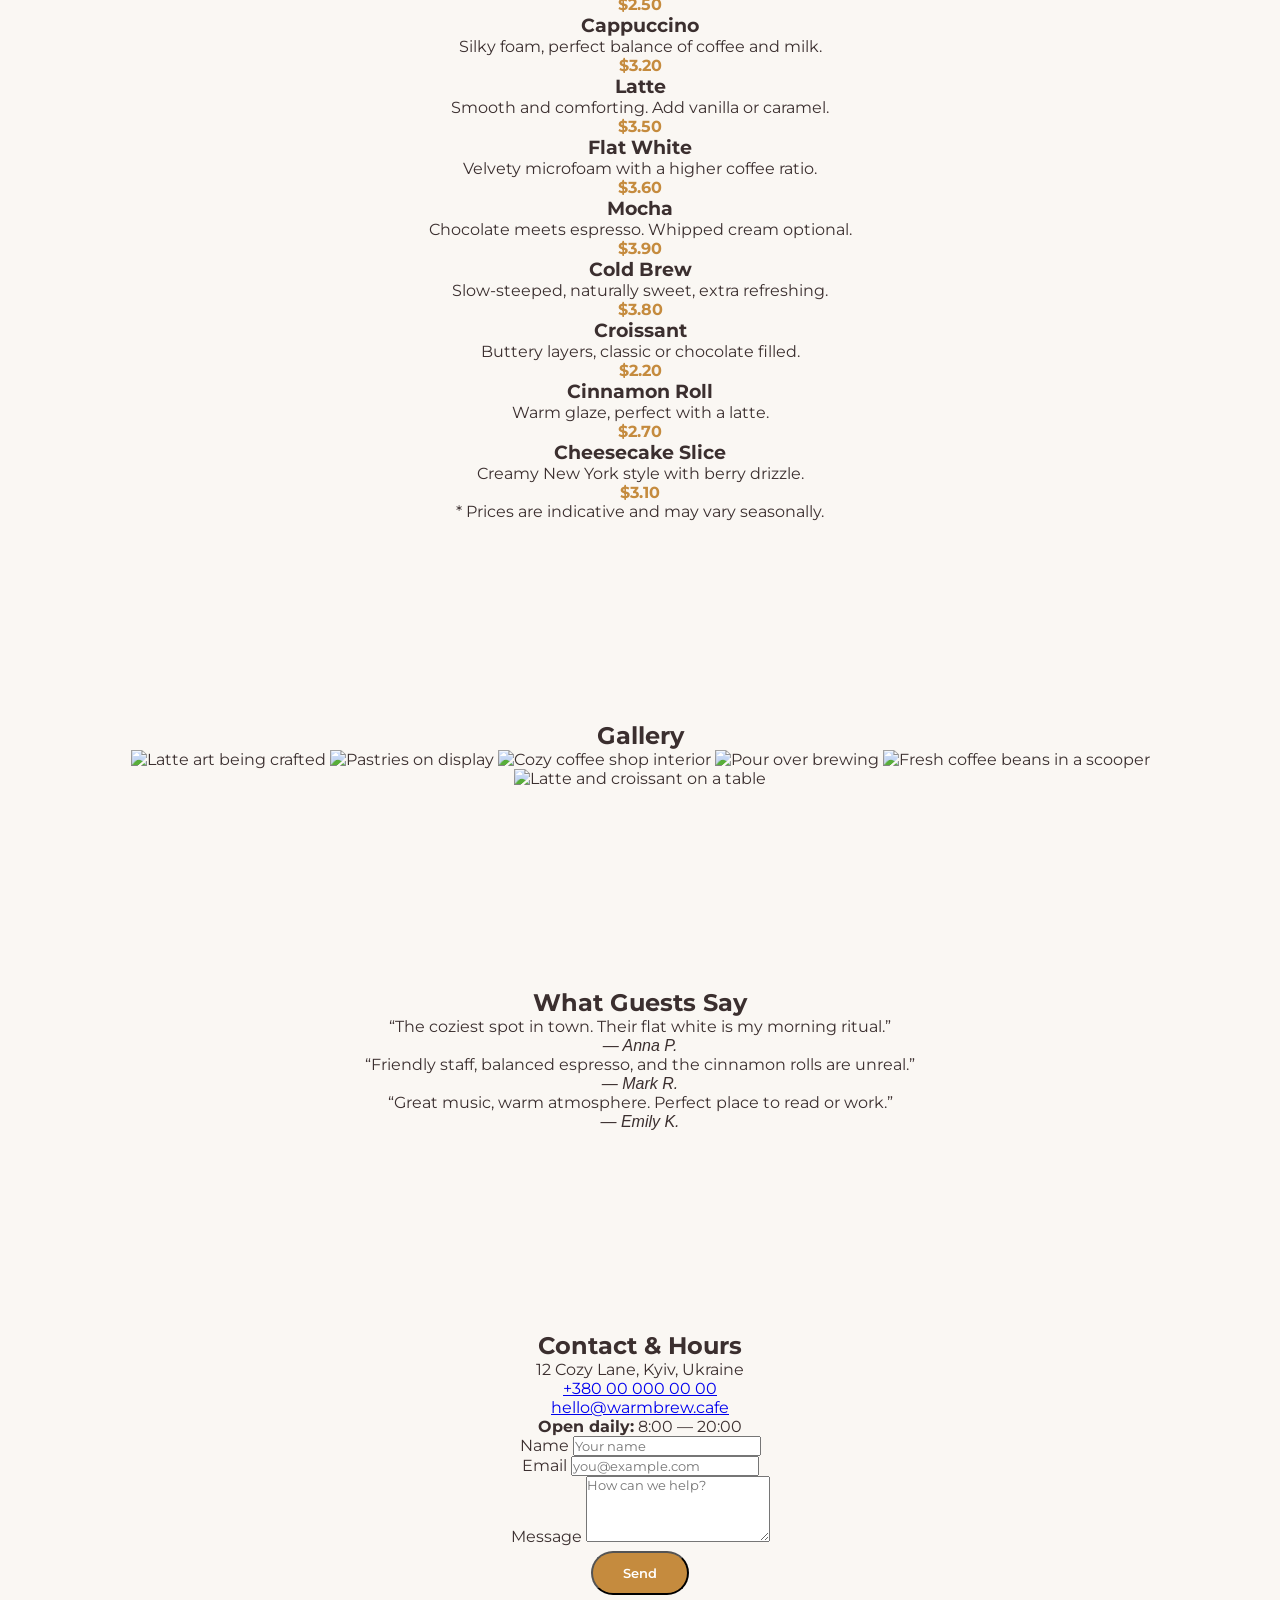
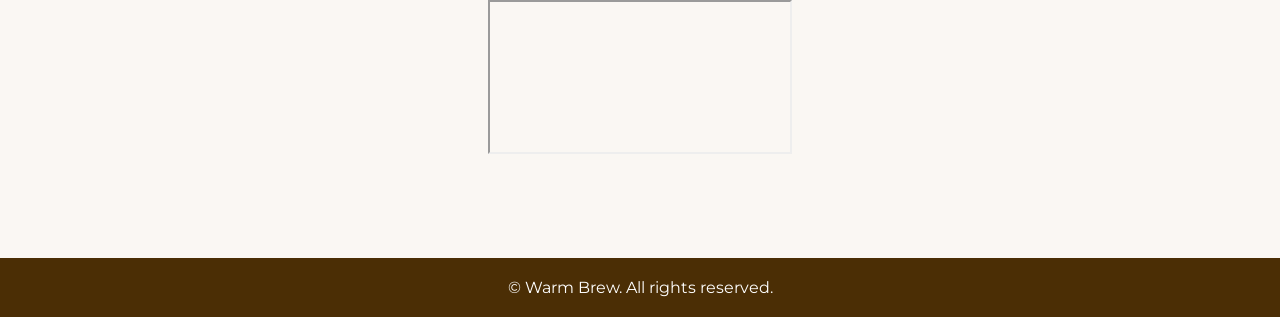
==== commit 27ebc1ad: "Revise index.html for Warm Brew branding and content" ====
--- a/index.html
+++ b/index.html
@@ -1,122 +1,225 @@
 <!DOCTYPE html>
-<html lang="uk">
+<html lang="en">
 <head>
   <meta charset="UTF-8" />
   <meta name="viewport" content="width=device-width, initial-scale=1" />
-  <meta name="color-scheme" content="light" />
-  <meta name="theme-color" content="#4b2e05" />
-  <meta name="description" content="Кав’ярня «Брігантина» — вітрила смаку щодня. Свіжа кава, десерти та затишна атмосфера у серці Києва." />
-  <meta property="og:title" content="Брігантина Кава — Вітрила смаку щодня" />
-  <meta property="og:description" content="Свіжа кава, десерти та затишна атмосфера у серці Києва." />
+  <title>Warm Brew — Taste the Comfort</title>
+  <meta name="description" content="Warm Brew coffee shop. Cozy vibes, artisan coffee, and fresh pastries. Taste the comfort." />
+  <meta property="og:title" content="Warm Brew — Taste the Comfort" />
+  <meta property="og:description" content="Cozy vibes, artisan coffee, and fresh pastries. Taste the comfort." />
   <meta property="og:type" content="website" />
-  <title>Брігантина Кава — Вітрила смаку щодня</title>
-  <link rel="preconnect" href="https://fonts.googleapis.com">
-  <link rel="preconnect" href="https://fonts.gstatic.com" crossorigin>
-  <link href="https://fonts.googleapis.com/css2?family=Montserrat:wght@400;600;700&display=swap" rel="stylesheet">
+  <meta property="og:url" content="https://romanchernyshev-code.github.io/Coffee-shop/" />
+  <!-- <link rel="icon" type="image/png" href="favicon.png" /> -->
+
+  <link rel="preload" href="styles.css" as="style" />
   <link rel="stylesheet" href="styles.css" />
-  <link rel="icon" href="favicon.svg" type="image/svg+xml" />
 </head>
 <body>
-  <!-- Прелоадер -->
-  <div id="preloader">
-    <div class="cup">
-      <div class="steam s1"></div>
-      <div class="steam s2"></div>
-      <div class="steam s3"></div>
-    </div>
-    <span class="preloader-text">Заварюємо для вас найкращу каву…</span>
-  </div>
-
-  <header class="header" id="top">
-    <nav class="navbar">
-      <a class="logo" href="#top">☕ Брігантина</a>
-      <button class="burger" aria-label="Меню" aria-expanded="false" aria-controls="nav">
-        <span></span><span></span><span></span>
-      </button>
-      <ul id="nav" class="nav-links">
-        <li><a href="#about">Про нас</a></li>
-        <li><a href="#menu">Меню</a></li>
-        <li><a href="#gallery">Галерея</a></li>
-        <li><a href="#reviews">Відгуки</a></li>
-        <li><a href="#contact">Контакти</a></li>
-      </ul>
-    </nav>
-
-    <section class="hero">
-      <div class="hero-inner">
-        <h1 class="hero-title">Брігантина Кава</h1>
-        <p class="hero-tagline">Вітрила смаку щодня</p>
-        <a href="#menu" class="btn primary">Переглянути меню</a>
-        <a href="#contact" class="btn ghost">Забронювати столик</a>
-      </div>
-      <div class="hero-overlay"></div>
-    </section>
+  <!-- Header / Nav -->
+  <header class="header">
+    <div class="container header__inner">
+      <a href="#home" class="logo">Warm <span>Brew</span></a>
+
+      <nav class="nav" aria-label="Primary">
+        <button class="nav__toggle" aria-label="Open menu" aria-expanded="false">
+          <span class="nav__bar"></span>
+          <span class="nav__bar"></span>
+          <span class="nav__bar"></span>
+        </button>
+        <ul class="nav__list">
+          <li><a class="nav__link" href="#home">Home</a></li>
+          <li><a class="nav__link" href="#about">About</a></li>
+          <li><a class="nav__link" href="#menu">Menu</a></li>
+          <li><a class="nav__link" href="#gallery">Gallery</a></li>
+          <li><a class="nav__link" href="#reviews">Reviews</a></li>
+          <li><a class="nav__link" href="#contact">Contact</a></li>
+        </ul>
+      </nav>
+    </div>
   </header>
 
-  <main>
-    <section id="about" class="section about">
-      <div class="container">
-        <h2 class="section-title">Про нас</h2>
-        <p class="lead">Ми — київська кав’ярня, де кожна зернина проходить шлях від ферми до вашої чашки. «Брігантина» — місце тепла, зустрічей і натхнення.</p>
-        <div class="features">
-          <article class="feature-card"><div class="icon">🌱</div><h3>Свіжа обсмажка</h3><p>Локальна обсмажка — якість і характер.</p></article>
-          <article class="feature-card"><div class="icon">🥐</div><h3>Власна випічка</h3><p>Круасани й тарталетки до вашої кави.</p></article>
-          <article class="feature-card"><div class="icon">🕒</div><h3>Щодня з 8:00</h3><p>Сніданки, кава, вечірня атмосфера.</p></article>
+  <!-- Hero -->
+  <section id="home" class="hero">
+    <div class="container hero__inner reveal">
+      <div class="hero__text">
+        <h1 class="hero__title">Warm Brew</h1>
+        <p class="hero__subtitle">Taste the Comfort</p>
+        <p class="hero__lead">
+          Cozy vibes, artisan coffee, and oven-fresh pastries — crafted with care every morning.
+        </p>
+        <div class="hero__cta">
+          <a href="#menu" class="btn btn--primary">Explore Menu</a>
+          <a href="#contact" class="btn btn--ghost">Visit Us</a>
         </div>
       </div>
-    </section>
-
-    <section id="menu" class="section menu">
-      <div class="container">
-        <h2 class="section-title">Наше меню</h2>
-        <div class="menu-grid">
-          <article class="menu-item"><img src="https://images.unsplash.com/photo-1511920170033-f8396924c348?q=80&w=600&auto=format&fit=crop"><div class="menu-body"><h3>Еспресо</h3><p>Сила і насиченість.</p><span class="price">45 ₴</span></div></article>
-          <article class="menu-item"><img src="https://images.unsplash.com/photo-1498804103079-a6351b050096?q=80&w=600&auto=format&fit=crop"><div class="menu-body"><h3>Капучино</h3><p>Ідеальний баланс смаку.</p><span class="price">60 ₴</span></div></article>
-          <article class="menu-item"><img src="https://images.unsplash.com/photo-1495474472287-4d71bcdd2085?q=80&w=600&auto=format&fit=crop"><div class="menu-body"><h3>Лате</h3><p>М’який вершковий аромат.</p><span class="price">65 ₴</span></div></article>
-        </div>
-      </div>
-    </section>
-
-    <section id="gallery" class="section gallery">
-      <div class="container">
-        <h2 class="section-title">Галерея</h2>
-        <div class="gallery-grid">
-          <img src="https://images.unsplash.com/photo-1504754524776-8f4f37790ca0?q=80&w=800&auto=format&fit=crop">
-          <img src="https://images.unsplash.com/photo-1495474472287-4d71bcdd2085?q=80&w=800&auto=format&fit=crop">
-          <img src="https://images.unsplash.com/photo-1442512595331-e89e73853f31?q=80&w=800&auto=format&fit=crop">
-          <img src="https://images.unsplash.com/photo-1503602642458-232111445657?q=80&w=800&auto=format&fit=crop">
-        </div>
-      </div>
-    </section>
-
-    <section id="reviews" class="section reviews">
-      <div class="container">
-        <h2 class="section-title">Відгуки</h2>
-        <div class="reviews-track" data-autoplay="true">
-          <figure class="review"><blockquote>«Найсмачніша кава у центрі!»</blockquote><figcaption>— Марія</figcaption></figure>
-          <figure class="review"><blockquote>«Затишно і привітно!»</blockquote><figcaption>— Андрій</figcaption></figure>
-        </div>
-      </div>
-    </section>
-
-    <section id="contact" class="section contact">
-      <div class="container">
-        <h2 class="section-title">Контакти</h2>
-        <p>📍 Київ, вул. Хрещатик, 25<br>📞 +380 67 123 45 67<br>📧 info@brigantina.coffee</p>
-        <form class="contact-form">
-          <input type="text" placeholder="Ваше ім’я" required>
-          <input type="email" placeholder="Ваш Email" required>
-          <textarea placeholder="Ваше повідомлення" required></textarea>
-          <button type="submit">Надіслати</button>
+      <picture class="hero__image">
+        <source srcset="https://images.unsplash.com/photo-1498804103079-a6351b050096?q=80&w=1200&auto=format&fit=crop" type="image/jpeg" />
+        <img loading="eager" src="https://images.unsplash.com/photo-1498804103079-a6351b050096?q=80&w=1200&auto=format&fit=crop" alt="A latte with heart art on foamed milk" />
+      </picture>
+    </div>
+  </section>
+
+  <!-- About -->
+  <section id="about" class="section section--alt">
+    <div class="container grid-2 reveal">
+      <div>
+        <h2 class="section__title">About Warm Brew</h2>
+        <p>
+          We started as a tiny cart serving espresso to early risers. Today we’re a neighborhood hub
+          for slow mornings, friendly chats, and thoughtfully sourced beans roasted to perfection.
+        </p>
+        <ul class="checks">
+          <li>100% arabica, sustainably sourced</li>
+          <li>House pastries baked daily</li>
+          <li>Non-dairy options & seasonal specials</li>
+        </ul>
+      </div>
+      <div class="card card--photo">
+        <img loading="lazy" src="https://images.unsplash.com/photo-1504754524776-8f4f37790ca0?q=80&w=1200&auto=format&fit=crop" alt="Freshly brewed filter coffee being poured" />
+      </div>
+    </div>
+  </section>
+
+  <!-- Menu -->
+  <section id="menu" class="section">
+    <div class="container reveal">
+      <h2 class="section__title">Menu</h2>
+      <p class="section__subtitle">Classics, signatures, and sweet bites</p>
+
+      <div class="menu grid-3">
+        <article class="menu__card">
+          <h3>Espresso</h3>
+          <p>Rich and bold. Double shot by default.</p>
+          <div class="price">$2.50</div>
+        </article>
+        <article class="menu__card">
+          <h3>Cappuccino</h3>
+          <p>Silky foam, perfect balance of coffee and milk.</p>
+          <div class="price">$3.20</div>
+        </article>
+        <article class="menu__card">
+          <h3>Latte</h3>
+          <p>Smooth and comforting. Add vanilla or caramel.</p>
+          <div class="price">$3.50</div>
+        </article>
+        <article class="menu__card">
+          <h3>Flat White</h3>
+          <p>Velvety microfoam with a higher coffee ratio.</p>
+          <div class="price">$3.60</div>
+        </article>
+        <article class="menu__card">
+          <h3>Mocha</h3>
+          <p>Chocolate meets espresso. Whipped cream optional.</p>
+          <div class="price">$3.90</div>
+        </article>
+        <article class="menu__card">
+          <h3>Cold Brew</h3>
+          <p>Slow-steeped, naturally sweet, extra refreshing.</p>
+          <div class="price">$3.80</div>
+        </article>
+        <article class="menu__card">
+          <h3>Croissant</h3>
+          <p>Buttery layers, classic or chocolate filled.</p>
+          <div class="price">$2.20</div>
+        </article>
+        <article class="menu__card">
+          <h3>Cinnamon Roll</h3>
+          <p>Warm glaze, perfect with a latte.</p>
+          <div class="price">$2.70</div>
+        </article>
+        <article class="menu__card">
+          <h3>Cheesecake Slice</h3>
+          <p>Creamy New York style with berry drizzle.</p>
+          <div class="price">$3.10</div>
+        </article>
+      </div>
+      <p class="note">* Prices are indicative and may vary seasonally.</p>
+    </div>
+  </section>
+
+  <!-- Gallery -->
+  <section id="gallery" class="section section--alt">
+    <div class="container reveal">
+      <h2 class="section__title">Gallery</h2>
+      <div class="gallery grid-3">
+        <img loading="lazy" src="https://images.unsplash.com/photo-1517705008128-361805f42e86?q=80&w=1200&auto=format&fit=crop" alt="Latte art being crafted" />
+        <img loading="lazy" src="https://images.unsplash.com/photo-1485808191679-5f86510681a2?q=80&w=1200&auto=format&fit=crop" alt="Pastries on display" />
+        <img loading="lazy" src="https://images.unsplash.com/photo-1534239145968-4f56c233f2d5?q=80&w=1200&auto=format&fit=crop" alt="Cozy coffee shop interior" />
+        <img loading="lazy" src="https://images.unsplash.com/photo-1541167760496-1628856ab772?q=80&w=1200&auto=format&fit=crop" alt="Pour over brewing" />
+        <img loading="lazy" src="https://images.unsplash.com/photo-1512568400610-62da28bc8a13?q=80&w=1200&auto=format&fit=crop" alt="Fresh coffee beans in a scooper" />
+        <img loading="lazy" src="https://images.unsplash.com/photo-1445077100181-a33e9ac94db0?q=80&w=1200&auto=format&fit=crop" alt="Latte and croissant on a table" />
+      </div>
+    </div>
+  </section>
+
+  <!-- Reviews -->
+  <section id="reviews" class="section">
+    <div class="container reveal">
+      <h2 class="section__title">What Guests Say</h2>
+      <div class="reviews grid-3">
+        <blockquote class="review">
+          <p>“The coziest spot in town. Their flat white is my morning ritual.”</p>
+          <cite>— Anna P.</cite>
+        </blockquote>
+        <blockquote class="review">
+          <p>“Friendly staff, balanced espresso, and the cinnamon rolls are unreal.”</p>
+          <cite>— Mark R.</cite>
+        </blockquote>
+        <blockquote class="review">
+          <p>“Great music, warm atmosphere. Perfect place to read or work.”</p>
+          <cite>— Emily K.</cite>
+        </blockquote>
+      </div>
+    </div>
+  </section>
+
+  <!-- Contact -->
+  <section id="contact" class="section section--alt">
+    <div class="container grid-2 reveal">
+      <div>
+        <h2 class="section__title">Contact & Hours</h2>
+        <p>
+          12 Cozy Lane, Kyiv, Ukraine<br/>
+          <a class="link" href="tel:+380000000000">+380 00 000 00 00</a><br/>
+          <a class="link" href="mailto:hello@warmbrew.cafe">hello@warmbrew.cafe</a>
+        </p>
+        <p><strong>Open daily:</strong> 8:00 — 20:00</p>
+
+        <form id="contact-form" class="form" novalidate>
+          <div class="form__row">
+            <label for="name">Name</label>
+            <input id="name" name="name" required placeholder="Your name" />
+          </div>
+          <div class="form__row">
+            <label for="email">Email</label>
+            <input id="email" name="email" type="email" required placeholder="you@example.com" />
+          </div>
+          <div class="form__row">
+            <label for="message">Message</label>
+            <textarea id="message" name="message" rows="4" required placeholder="How can we help?"></textarea>
+          </div>
+          <button class="btn btn--primary" type="submit">Send</button>
+          <p id="form-status" class="form__status" role="status" aria-live="polite"></p>
         </form>
       </div>
-    </section>
-  </main>
-
-  <button id="toTop" class="to-top">▲</button>
-
+
+      <div class="map card">
+        <iframe
+          title="Warm Brew on the map"
+          loading="lazy"
+          referrerpolicy="no-referrer-when-downgrade"
+          src="https://www.google.com/maps/embed?pb=!1m18!1m12!1m3!1d2541.931774133999!2d30.5234!3d50.4501!2m3!1f0!2f0!3f0!3m2!1i1024!2i768!4f13.1!3m3!1m2!1s0x40d4ce5e3a0!2sKyiv!5e0!3m2!1sen!2sua!4v1699999999999">
+        </iframe>
+      </div>
+    </div>
+  </section>
+
+  <!-- Footer -->
   <footer class="footer">
-    <p>© <span id="year"></span> Брігантина Кава · Створено Романом Чернишевим</p>
+    <div class="container footer__inner">
+      <p>&copy; <span id="year"></span> Warm Brew. All rights reserved.</p>
+      <a href="#home" class="to-top" aria-label="Back to top">↑</a>
+    </div>
   </footer>
 
   <script src="script.js" defer></script>
--- a/styles.css
+++ b/styles.css
@@ -1,124 +1,35 @@
-:root{
-  --bg:#f6efe8;       /* теплий фон */
-  --paper:#fffaf5;    /* світлий папір */
-  --card:#ffffff;
-  --text:#3c2e2a;
-  --muted:#6e5d56;
-  --accent:#8b5e3c;   /* кавовий */
-  --accent-2:#b88a62; /* світліший акцент */
-  --shadow:0 10px 24px rgba(30,20,10,.08);
-  --radius:14px;
-}
+@import url('https://fonts.googleapis.com/css2?family=Montserrat:wght@400;600;700&display=swap');
 
-*{box-sizing:border-box}
-html{scroll-behavior:smooth; scroll-padding-top:76px;}
-@media (prefers-reduced-motion: reduce){
-  html{scroll-behavior:auto}
-}
+*{margin:0;padding:0;box-sizing:border-box;font-family:'Montserrat',sans-serif}
+body{background:#faf7f3;color:#3b2f2f;scroll-behavior:smooth}
+.navbar{display:flex;justify-content:space-between;align-items:center;padding:20px 60px;background:#fff9f4;position:fixed;width:100%;top:0;z-index:1000;box-shadow:0 2px 10px rgba(0,0,0,0.1)}
+.logo{font-weight:700;font-size:1.5em;color:#4b2e05}
+.nav-links{list-style:none;display:flex;gap:20px}
+.nav-links a{text-decoration:none;color:#4b2e05;font-weight:600;transition:.3s}
+.nav-links a:hover{color:#c58b3e}
 
-body{
-  margin:0; font-family:Inter,system-ui,-apple-system,Segoe UI,Roboto;
-  color:var(--text);
-  background:linear-gradient(180deg,var(--bg),var(--paper));
-  line-height:1.65;
-}
-img{max-width:100%; display:block}
-.container{max-width:1100px; margin:0 auto; padding:0 16px}
+.hero{background:url('https://images.unsplash.com/photo-1509042239860-f550ce710b93?auto=format&fit=crop&w=1600&q=80') center/cover;height:100vh;display:flex;flex-direction:column;justify-content:center;align-items:center;text-align:center;color:#fff}
+.hero h1{font-size:3em;animation:fadeInDown 1s}
+.hero p{font-size:1.3em;margin:15px 0;animation:fadeInUp 1s}
+.btn{padding:12px 30px;background:#c58b3e;color:#fff;border-radius:30px;text-decoration:none;font-weight:600;margin:5px;transition:.3s}
+.btn:hover{background:#a56e28}
 
-/* Доступність: skip-link */
-.skip-link{
-  position:absolute; left:-999px; top:auto; width:1px; height:1px; overflow:hidden;
-}
-.skip-link:focus{
-  left:16px; top:12px; width:auto; height:auto; background:#fff; color:#000; padding:8px 12px; border-radius:8px; box-shadow:var(--shadow);
-}
+.section{padding:100px 60px;text-align:center}
+.features,.menu-grid,.gallery-grid{display:grid;gap:20px}
+.features{grid-template-columns:repeat(auto-fit,minmax(220px,1fr))}
+.menu-grid{grid-template-columns:repeat(auto-fit,minmax(250px,1fr))}
+.gallery-grid{grid-template-columns:repeat(auto-fit,minmax(200px,1fr))}
+.menu-item,.feature-card{background:#fff;padding:20px;border-radius:15px;box-shadow:0 4px 10px rgba(0,0,0,0.05);transition:.3s}
+.menu-item:hover,.feature-card:hover{transform:translateY(-10px)}
+.price{color:#c58b3e;font-weight:700}
+.contact-form{display:flex;flex-direction:column;gap:10px;max-width:400px;margin:20px auto}
+.contact-form input,.contact-form textarea{padding:10px;border:1px solid #ccc;border-radius:8px}
+.contact-form button{background:#c58b3e;color:#fff;border:none;padding:12px;border-radius:25px;cursor:pointer;transition:.3s}
+.contact-form button:hover{background:#a56e28}
 
-/* Navbar */
-.navbar{
-  position:fixed; inset:0 0 auto 0; height:64px; display:flex; align-items:center;
-  background:rgba(255,250,245,.7); backdrop-filter:blur(10px);
-  border-bottom:1px solid rgba(0,0,0,.06); z-index:20;
-}
-.nav-row{display:flex; align-items:center; justify-content:space-between}
-.logo{font-weight:700; color:var(--text); text-decoration:none}
-.nav-list{display:flex; gap:20px; list-style:none; margin:0; padding:0}
-.nav-list a{color:var(--text); text-decoration:none; font-weight:600}
-.nav-list a:hover, .nav-list a[aria-current="true"]{color:var(--accent)}
-.burger{display:none; background:none; border:0; padding:8px; cursor:pointer}
-.burger span{display:block; width:22px; height:2px; background:var(--text); margin:5px 0}
+.footer{background:#4b2e05;color:#fff;text-align:center;padding:20px}
+.to-top{position:fixed;bottom:20px;right:20px;background:#c58b3e;color:#fff;border:none;padding:10px 15px;border-radius:50%;cursor:pointer;display:none}
+.to-top.show{display:block}
 
-/* Hero */
-.hero{padding:110px 0 64px}
-.hero-grid{display:grid; grid-template-columns:1.15fr .85fr; gap:32px; align-items:center}
-.hero-text h1{font-size:clamp(28px,4vw,42px); margin:0 0 10px}
-.hero-text .muted{color:var(--muted); margin:0 0 18px}
-.hero-actions{display:flex; gap:14px; flex-wrap:wrap}
-.btn{
-  background:var(--accent); color:#fff; padding:10px 18px; border-radius:var(--radius);
-  text-decoration:none; font-weight:700; box-shadow:var(--shadow); transition:transform .18s, background .18s;
-}
-.btn:hover{transform:translateY(-2px); background:#754d33}
-.link{color:var(--accent); text-decoration:none; font-weight:600}
-.link:hover{text-decoration:underline}
-.hero-media{margin:0; border-radius:var(--radius); overflow:hidden; box-shadow:var(--shadow)}
-
-/* Sections */
-.section{padding:72px 0}
-.tint{background:linear-gradient(180deg,var(--paper),#fff)}
-h2{font-size:clamp(24px,3vw,32px); margin:0 0 18px}
-
-/* Cards (меню/акції) */
-.cards{display:grid; grid-template-columns:repeat(auto-fit, minmax(230px,1fr)); gap:18px}
-.card{background:var(--card); border-radius:var(--radius); overflow:hidden; box-shadow:var(--shadow); transition:transform .16s ease}
-.card:hover{transform:translateY(-3px)}
-.card img{width:100%; height:160px; object-fit:cover}
-.card-body{padding:14px}
-.card-head{display:flex; align-items:center; justify-content:space-between; gap:10px}
-.badge{background:var(--accent-2); color:#fff; font-size:12px; padding:4px 8px; border-radius:999px}
-.price{font-weight:700; color:var(--accent); margin:6px 0 4px}
-.price .old{ text-decoration:line-through; color:#b8a59a; font-weight:600; margin-right:8px }
-.muted{color:var(--muted); font-size:14px}
-.compact .row{display:flex; align-items:center; justify-content:space-between; margin:4px 0 0}
-
-/* About */
-.about-grid{display:grid; grid-template-columns:1.1fr .9fr; gap:28px; align-items:center}
-.about-photo img{border-radius:var(--radius); box-shadow:var(--shadow)}
-.list{margin:10px 0 0; padding-left:18px}
-.list li{margin:.25rem 0}
-
-/* Contact */
-.contact-grid{display:grid; grid-template-columns:1fr 1fr; gap:28px; align-items:start}
-.form{display:grid; gap:12px; max-width:520px}
-.form label{display:grid; gap:6px; font-weight:600}
-.form input,.form textarea{
-  padding:12px 14px; border:1px solid rgba(0,0,0,.12); border-radius:12px; background:#fff; font:inherit;
-}
-.form input:focus, .form textarea:focus{outline:2px solid var(--accent-2); outline-offset:2px}
-.form-message{min-height:22px; color:var(--accent); font-weight:700}
-.map iframe{width:100%; height:320px; border:0; border-radius:12px; box-shadow:var(--shadow)}
-
-/* Footer */
-.footer{border-top:1px solid rgba(0,0,0,.06); background:#fff}
-.footer-row{display:flex; align-items:center; justify-content:space-between; gap:12px; padding:16px 0}
-.author{color:var(--muted); font-weight:600}
-
-/* Reveal animations */
-.reveal{opacity:0; transform:translateY(18px); will-change:transform,opacity}
-.reveal.show{opacity:1; transform:none; transition:opacity .5s ease, transform .5s ease}
-@media (prefers-reduced-motion: reduce){
-  .reveal{opacity:1; transform:none}
-}
-
-/* Responsive */
-@media (max-width:960px){
-  .hero-grid, .about-grid, .contact-grid{grid-template-columns:1fr}
-}
-@media (max-width:760px){
-  .nav-list{
-    position:absolute; right:16px; top:64px; background:#fff; border:1px solid rgba(0,0,0,.06);
-    box-shadow:var(--shadow); border-radius:12px; padding:12px; display:none; flex-direction:column; min-width:180px;
-  }
-  .nav-list.show{display:flex}
-  .burger{display:inline-block}
-}
-
+@keyframes fadeInDown{from{opacity:0;transform:translateY(-20px)}to{opacity:1;transform:translateY(0)}}
+@keyframes fadeInUp{from{opacity:0;transform:translateY(20px)}to{opacity:1;transform:translateY(0)}}
--- a/styles.css
+++ b/styles.css
@@ -1,124 +1,35 @@
-:root{
-  --bg:#f6efe8;       /* теплий фон */
-  --paper:#fffaf5;    /* світлий папір */
-  --card:#ffffff;
-  --text:#3c2e2a;
-  --muted:#6e5d56;
-  --accent:#8b5e3c;   /* кавовий */
-  --accent-2:#b88a62; /* світліший акцент */
-  --shadow:0 10px 24px rgba(30,20,10,.08);
-  --radius:14px;
-}
+@import url('https://fonts.googleapis.com/css2?family=Montserrat:wght@400;600;700&display=swap');
 
-*{box-sizing:border-box}
-html{scroll-behavior:smooth; scroll-padding-top:76px;}
-@media (prefers-reduced-motion: reduce){
-  html{scroll-behavior:auto}
-}
+*{margin:0;padding:0;box-sizing:border-box;font-family:'Montserrat',sans-serif}
+body{background:#faf7f3;color:#3b2f2f;scroll-behavior:smooth}
+.navbar{display:flex;justify-content:space-between;align-items:center;padding:20px 60px;background:#fff9f4;position:fixed;width:100%;top:0;z-index:1000;box-shadow:0 2px 10px rgba(0,0,0,0.1)}
+.logo{font-weight:700;font-size:1.5em;color:#4b2e05}
+.nav-links{list-style:none;display:flex;gap:20px}
+.nav-links a{text-decoration:none;color:#4b2e05;font-weight:600;transition:.3s}
+.nav-links a:hover{color:#c58b3e}
 
-body{
-  margin:0; font-family:Inter,system-ui,-apple-system,Segoe UI,Roboto;
-  color:var(--text);
-  background:linear-gradient(180deg,var(--bg),var(--paper));
-  line-height:1.65;
-}
-img{max-width:100%; display:block}
-.container{max-width:1100px; margin:0 auto; padding:0 16px}
+.hero{background:url('https://images.unsplash.com/photo-1509042239860-f550ce710b93?auto=format&fit=crop&w=1600&q=80') center/cover;height:100vh;display:flex;flex-direction:column;justify-content:center;align-items:center;text-align:center;color:#fff}
+.hero h1{font-size:3em;animation:fadeInDown 1s}
+.hero p{font-size:1.3em;margin:15px 0;animation:fadeInUp 1s}
+.btn{padding:12px 30px;background:#c58b3e;color:#fff;border-radius:30px;text-decoration:none;font-weight:600;margin:5px;transition:.3s}
+.btn:hover{background:#a56e28}
 
-/* Доступність: skip-link */
-.skip-link{
-  position:absolute; left:-999px; top:auto; width:1px; height:1px; overflow:hidden;
-}
-.skip-link:focus{
-  left:16px; top:12px; width:auto; height:auto; background:#fff; color:#000; padding:8px 12px; border-radius:8px; box-shadow:var(--shadow);
-}
+.section{padding:100px 60px;text-align:center}
+.features,.menu-grid,.gallery-grid{display:grid;gap:20px}
+.features{grid-template-columns:repeat(auto-fit,minmax(220px,1fr))}
+.menu-grid{grid-template-columns:repeat(auto-fit,minmax(250px,1fr))}
+.gallery-grid{grid-template-columns:repeat(auto-fit,minmax(200px,1fr))}
+.menu-item,.feature-card{background:#fff;padding:20px;border-radius:15px;box-shadow:0 4px 10px rgba(0,0,0,0.05);transition:.3s}
+.menu-item:hover,.feature-card:hover{transform:translateY(-10px)}
+.price{color:#c58b3e;font-weight:700}
+.contact-form{display:flex;flex-direction:column;gap:10px;max-width:400px;margin:20px auto}
+.contact-form input,.contact-form textarea{padding:10px;border:1px solid #ccc;border-radius:8px}
+.contact-form button{background:#c58b3e;color:#fff;border:none;padding:12px;border-radius:25px;cursor:pointer;transition:.3s}
+.contact-form button:hover{background:#a56e28}
 
-/* Navbar */
-.navbar{
-  position:fixed; inset:0 0 auto 0; height:64px; display:flex; align-items:center;
-  background:rgba(255,250,245,.7); backdrop-filter:blur(10px);
-  border-bottom:1px solid rgba(0,0,0,.06); z-index:20;
-}
-.nav-row{display:flex; align-items:center; justify-content:space-between}
-.logo{font-weight:700; color:var(--text); text-decoration:none}
-.nav-list{display:flex; gap:20px; list-style:none; margin:0; padding:0}
-.nav-list a{color:var(--text); text-decoration:none; font-weight:600}
-.nav-list a:hover, .nav-list a[aria-current="true"]{color:var(--accent)}
-.burger{display:none; background:none; border:0; padding:8px; cursor:pointer}
-.burger span{display:block; width:22px; height:2px; background:var(--text); margin:5px 0}
+.footer{background:#4b2e05;color:#fff;text-align:center;padding:20px}
+.to-top{position:fixed;bottom:20px;right:20px;background:#c58b3e;color:#fff;border:none;padding:10px 15px;border-radius:50%;cursor:pointer;display:none}
+.to-top.show{display:block}
 
-/* Hero */
-.hero{padding:110px 0 64px}
-.hero-grid{display:grid; grid-template-columns:1.15fr .85fr; gap:32px; align-items:center}
-.hero-text h1{font-size:clamp(28px,4vw,42px); margin:0 0 10px}
-.hero-text .muted{color:var(--muted); margin:0 0 18px}
-.hero-actions{display:flex; gap:14px; flex-wrap:wrap}
-.btn{
-  background:var(--accent); color:#fff; padding:10px 18px; border-radius:var(--radius);
-  text-decoration:none; font-weight:700; box-shadow:var(--shadow); transition:transform .18s, background .18s;
-}
-.btn:hover{transform:translateY(-2px); background:#754d33}
-.link{color:var(--accent); text-decoration:none; font-weight:600}
-.link:hover{text-decoration:underline}
-.hero-media{margin:0; border-radius:var(--radius); overflow:hidden; box-shadow:var(--shadow)}
-
-/* Sections */
-.section{padding:72px 0}
-.tint{background:linear-gradient(180deg,var(--paper),#fff)}
-h2{font-size:clamp(24px,3vw,32px); margin:0 0 18px}
-
-/* Cards (меню/акції) */
-.cards{display:grid; grid-template-columns:repeat(auto-fit, minmax(230px,1fr)); gap:18px}
-.card{background:var(--card); border-radius:var(--radius); overflow:hidden; box-shadow:var(--shadow); transition:transform .16s ease}
-.card:hover{transform:translateY(-3px)}
-.card img{width:100%; height:160px; object-fit:cover}
-.card-body{padding:14px}
-.card-head{display:flex; align-items:center; justify-content:space-between; gap:10px}
-.badge{background:var(--accent-2); color:#fff; font-size:12px; padding:4px 8px; border-radius:999px}
-.price{font-weight:700; color:var(--accent); margin:6px 0 4px}
-.price .old{ text-decoration:line-through; color:#b8a59a; font-weight:600; margin-right:8px }
-.muted{color:var(--muted); font-size:14px}
-.compact .row{display:flex; align-items:center; justify-content:space-between; margin:4px 0 0}
-
-/* About */
-.about-grid{display:grid; grid-template-columns:1.1fr .9fr; gap:28px; align-items:center}
-.about-photo img{border-radius:var(--radius); box-shadow:var(--shadow)}
-.list{margin:10px 0 0; padding-left:18px}
-.list li{margin:.25rem 0}
-
-/* Contact */
-.contact-grid{display:grid; grid-template-columns:1fr 1fr; gap:28px; align-items:start}
-.form{display:grid; gap:12px; max-width:520px}
-.form label{display:grid; gap:6px; font-weight:600}
-.form input,.form textarea{
-  padding:12px 14px; border:1px solid rgba(0,0,0,.12); border-radius:12px; background:#fff; font:inherit;
-}
-.form input:focus, .form textarea:focus{outline:2px solid var(--accent-2); outline-offset:2px}
-.form-message{min-height:22px; color:var(--accent); font-weight:700}
-.map iframe{width:100%; height:320px; border:0; border-radius:12px; box-shadow:var(--shadow)}
-
-/* Footer */
-.footer{border-top:1px solid rgba(0,0,0,.06); background:#fff}
-.footer-row{display:flex; align-items:center; justify-content:space-between; gap:12px; padding:16px 0}
-.author{color:var(--muted); font-weight:600}
-
-/* Reveal animations */
-.reveal{opacity:0; transform:translateY(18px); will-change:transform,opacity}
-.reveal.show{opacity:1; transform:none; transition:opacity .5s ease, transform .5s ease}
-@media (prefers-reduced-motion: reduce){
-  .reveal{opacity:1; transform:none}
-}
-
-/* Responsive */
-@media (max-width:960px){
-  .hero-grid, .about-grid, .contact-grid{grid-template-columns:1fr}
-}
-@media (max-width:760px){
-  .nav-list{
-    position:absolute; right:16px; top:64px; background:#fff; border:1px solid rgba(0,0,0,.06);
-    box-shadow:var(--shadow); border-radius:12px; padding:12px; display:none; flex-direction:column; min-width:180px;
-  }
-  .nav-list.show{display:flex}
-  .burger{display:inline-block}
-}
-
+@keyframes fadeInDown{from{opacity:0;transform:translateY(-20px)}to{opacity:1;transform:translateY(0)}}
+@keyframes fadeInUp{from{opacity:0;transform:translateY(20px)}to{opacity:1;transform:translateY(0)}}
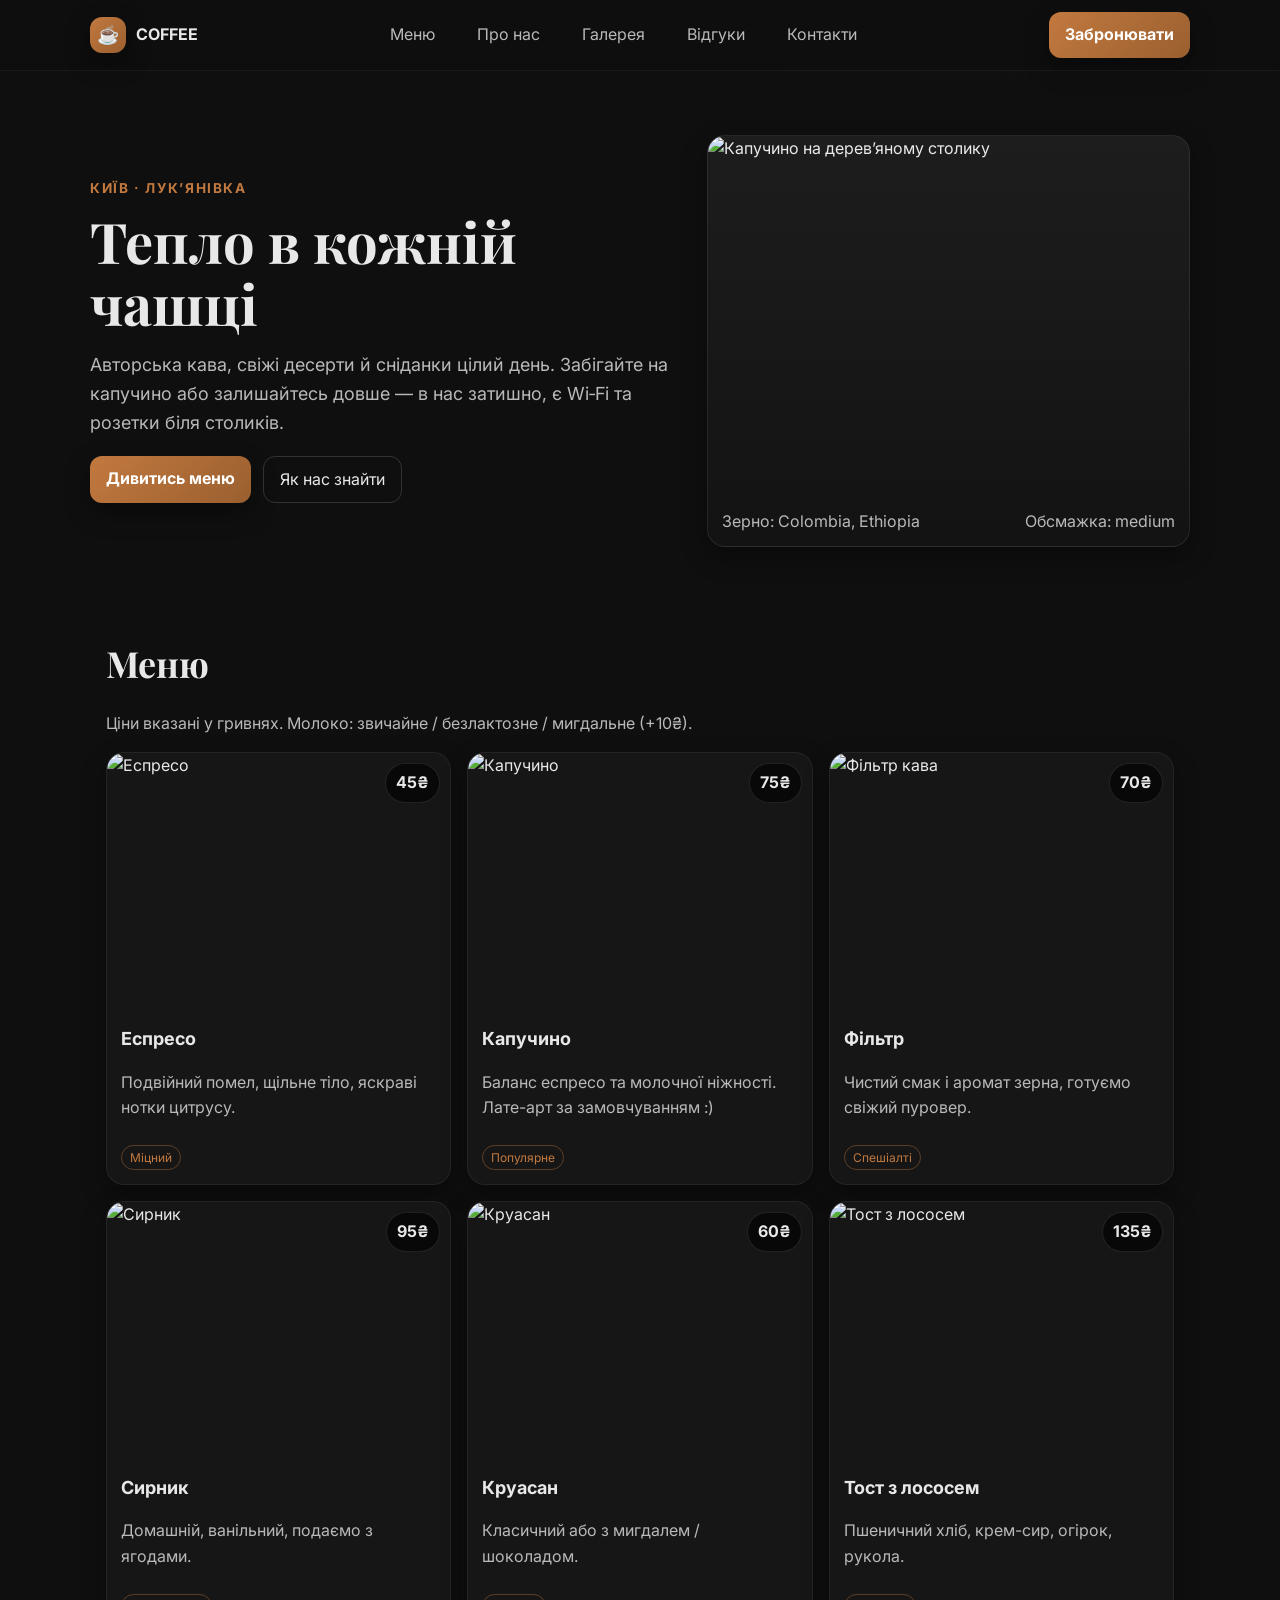
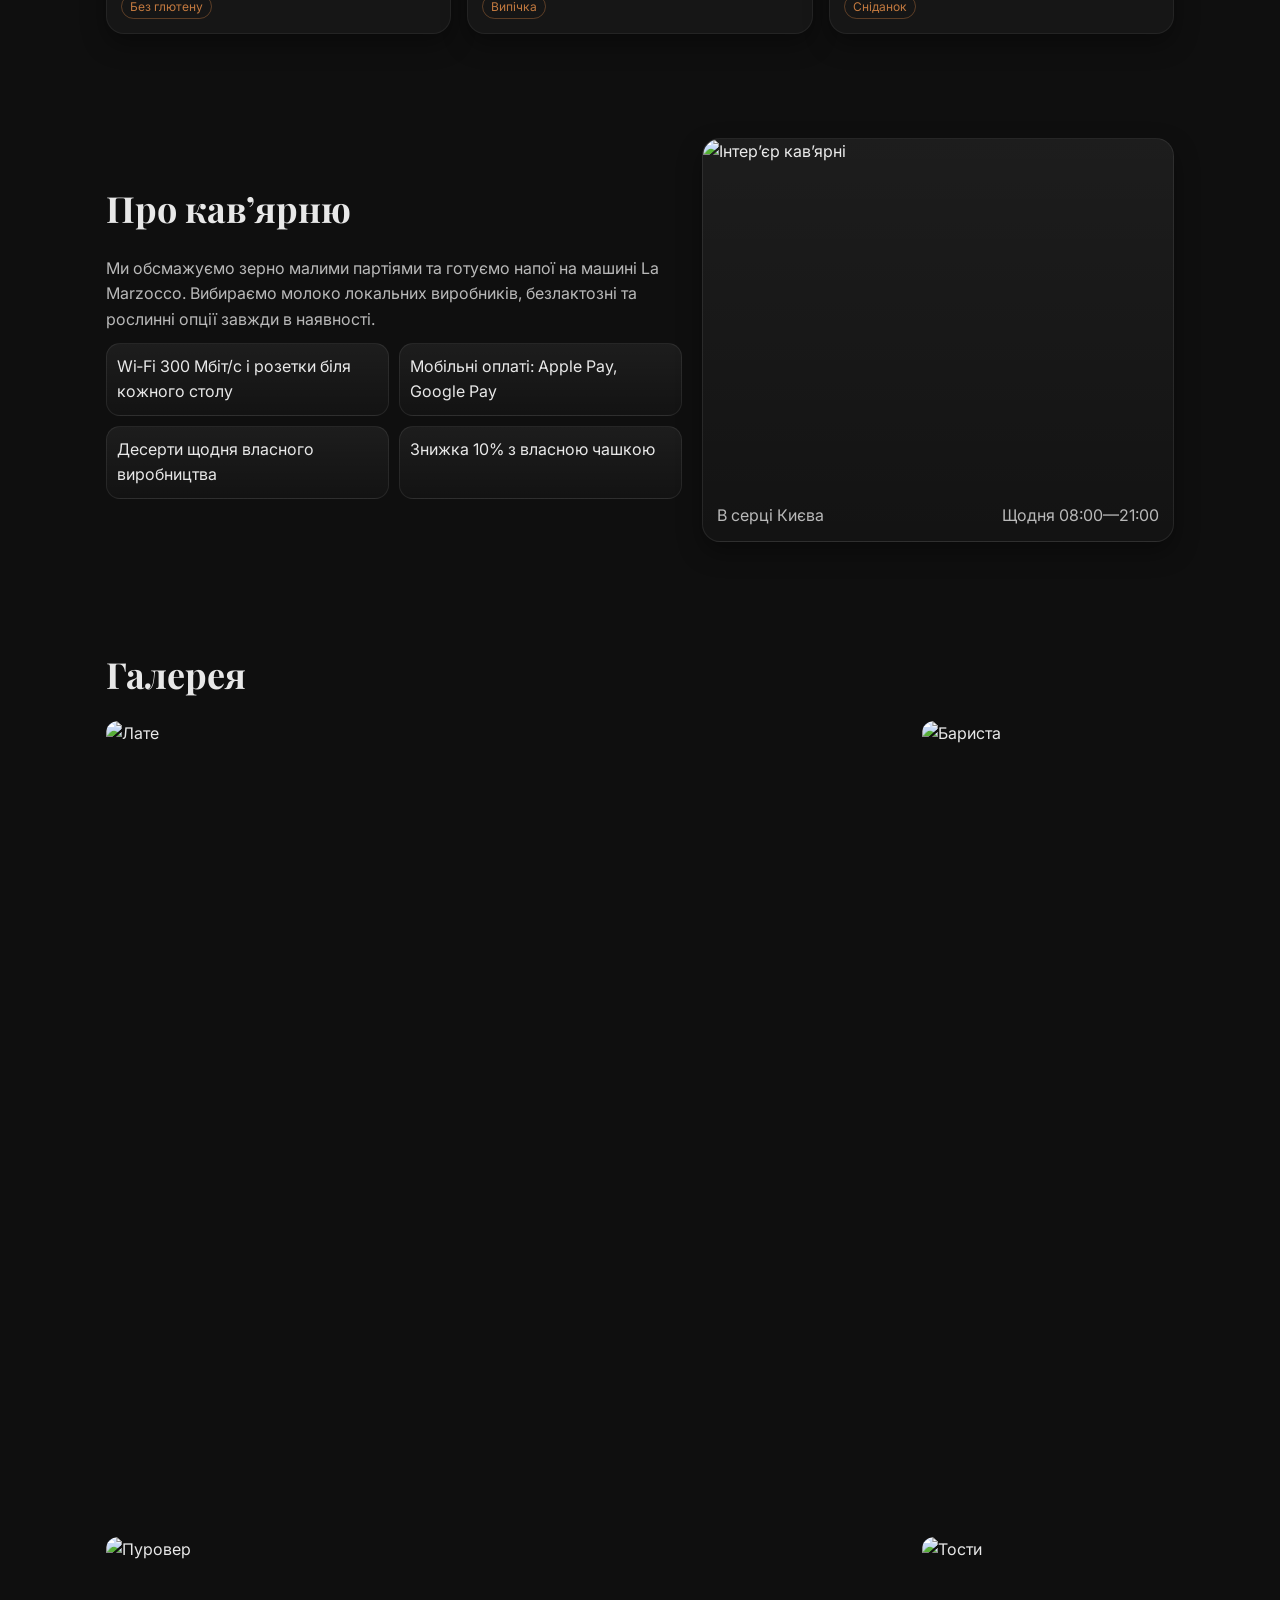
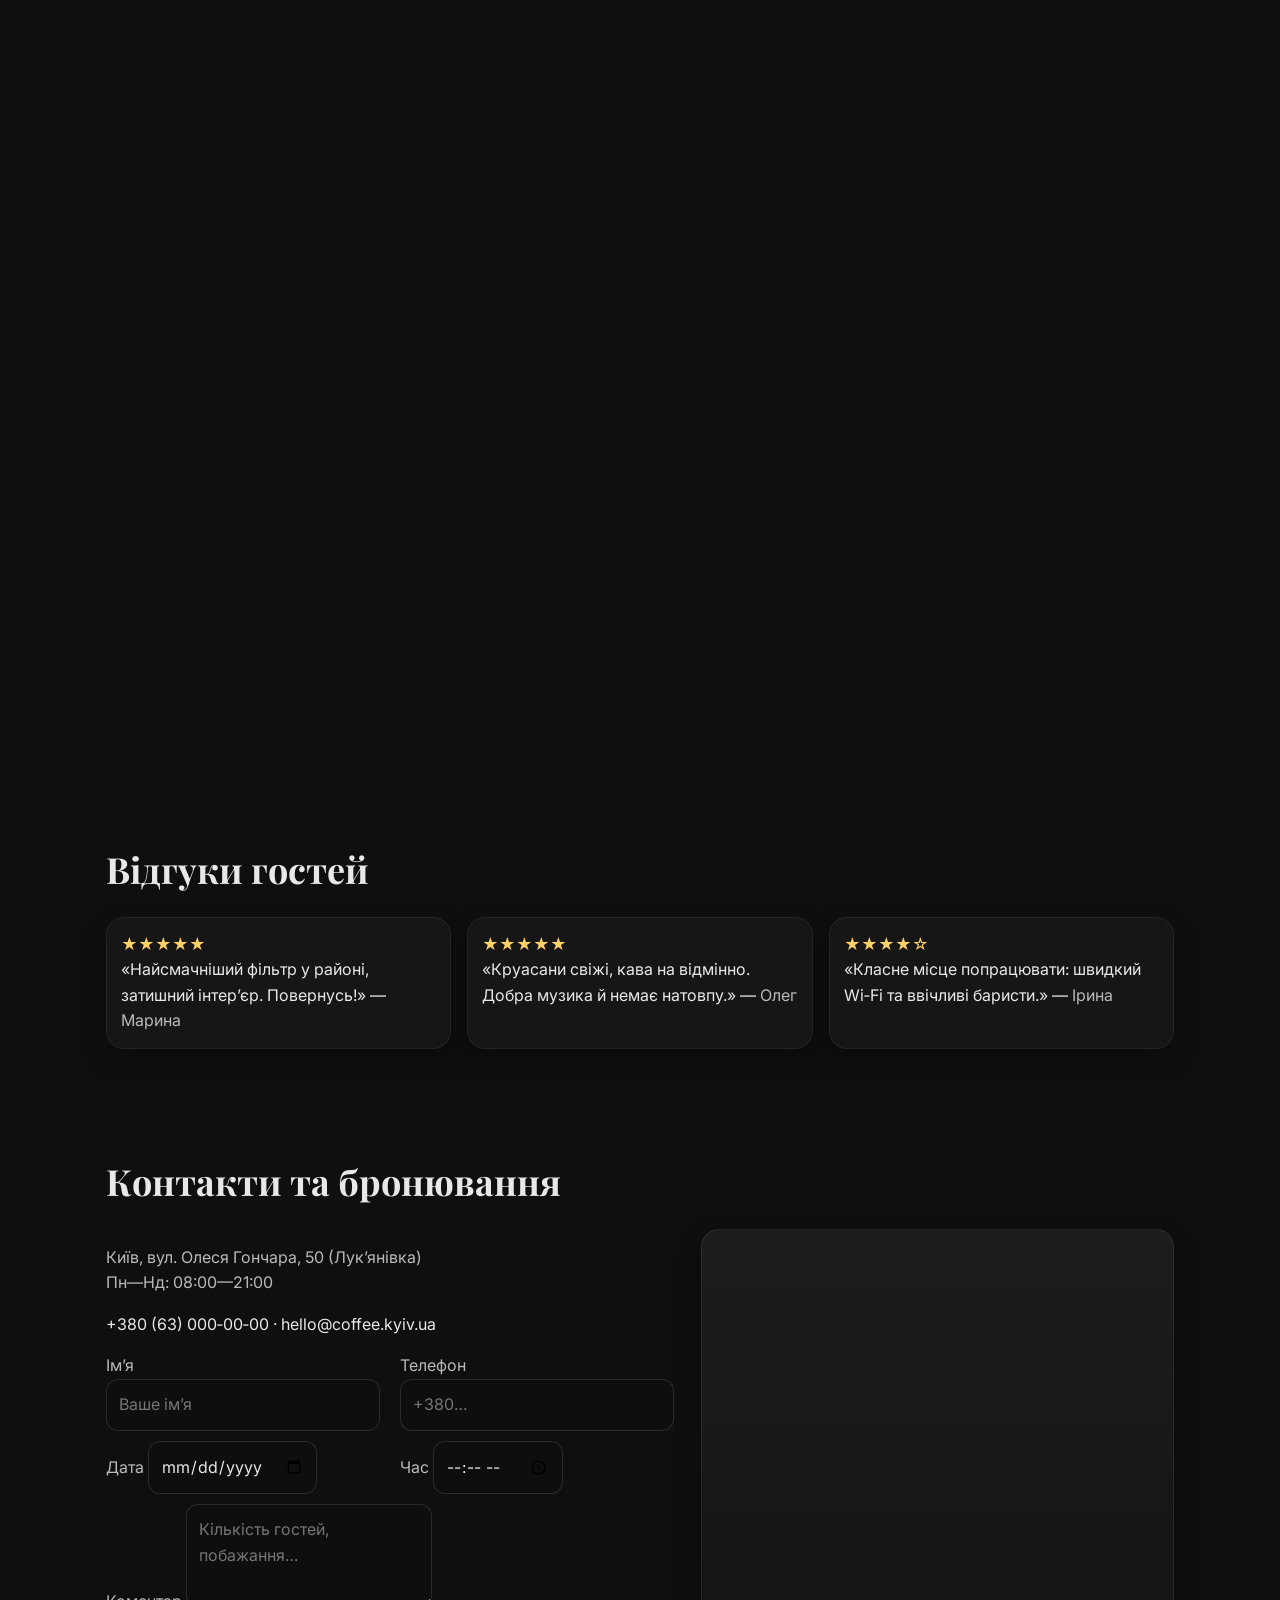
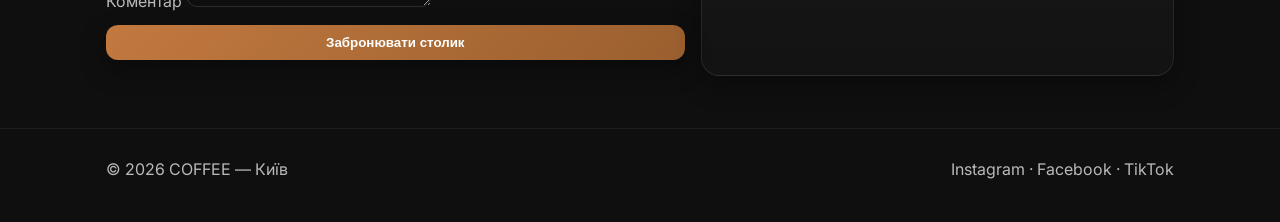
==== commit a734cfa7: "Update print statement from 'Hello' to 'Goodbye'" ====
--- a/index.html
+++ b/index.html
@@ -1,227 +1,417 @@
 <!DOCTYPE html>
-<html lang="en">
+<html lang="uk">
 <head>
-  <meta charset="UTF-8" />
+  <meta charset="utf-8" />
   <meta name="viewport" content="width=device-width, initial-scale=1" />
-  <title>Warm Brew — Taste the Comfort</title>
-  <meta name="description" content="Warm Brew coffee shop. Cozy vibes, artisan coffee, and fresh pastries. Taste the comfort." />
-  <meta property="og:title" content="Warm Brew — Taste the Comfort" />
-  <meta property="og:description" content="Cozy vibes, artisan coffee, and fresh pastries. Taste the comfort." />
-  <meta property="og:type" content="website" />
-  <meta property="og:url" content="https://romanchernyshev-code.github.io/Coffee-shop/" />
-  <!-- <link rel="icon" type="image/png" href="favicon.png" /> -->
-
-  <link rel="preload" href="styles.css" as="style" />
-  <link rel="stylesheet" href="styles.css" />
+  <title>COFFEE — Київська кавʼярня</title>
+  <meta name="description" content="Затишна київська кавʼярня: авторська кава, десерти, сніданки. Онлайн-меню, бронювання, відгуки та карта." />
+  <link rel="preconnect" href="https://fonts.googleapis.com">
+  <link rel="preconnect" href="https://fonts.gstatic.com" crossorigin>
+  <link href="https://fonts.googleapis.com/css2?family=Inter:wght@400;600;700&family=Playfair+Display:wght@600;700&display=swap" rel="stylesheet">
+  <style>
+    :root{
+      --bg:#0f0f0f;          /* фоновий колір */
+      --panel:#161616;       /* панелі/картки */
+      --text:#e8e8e8;        /* основний текст */
+      --muted:#b9b9b9;       /* другорядний текст */
+      --brand:#c2793f;       /* акцент (латте) */
+      --brand-2:#9a5f2f;     /* тінь/hover */
+      --ok:#2ecc71;
+      --err:#ff6b6b;
+      --radius:18px;
+      --shadow:0 10px 25px rgba(0,0,0,.35);
+      --maxw:1100px;
+    }
+    *{box-sizing:border-box}
+    html{scroll-behavior:smooth}
+    body{
+      margin:0; background:radial-gradient(1000px 600px at 80% -10%, rgba(194,121,63,.15), transparent), var(--bg);
+      color:var(--text); font-family:Inter, system-ui, -apple-system, Segoe UI, Roboto, "Helvetica Neue", Arial, "Noto Sans", "Apple Color Emoji", "Segoe UI Emoji";
+      line-height:1.6;
+    }
+    a{color:inherit; text-decoration:none}
+    img{max-width:100%; height:auto; display:block}
+    .container{width:100%; max-width:var(--maxw); margin:0 auto; padding:0 16px}
+
+    /* ====== Header ====== */
+    header{
+      position:sticky; top:0; z-index:50; backdrop-filter:saturate(1.2) blur(10px);
+      background:rgba(15,15,15,.72); border-bottom:1px solid rgba(255,255,255,.06);
+    }
+    .nav{display:flex; align-items:center; justify-content:space-between; gap:12px; padding:12px 0}
+    .logo{display:flex; align-items:center; gap:10px; font-weight:700}
+    .logo-badge{width:36px; height:36px; border-radius:12px; background:linear-gradient(135deg, var(--brand), var(--brand-2)); display:grid; place-items:center; box-shadow:var(--shadow)}
+    .logo-badge span{font-family:"Playfair Display", serif; font-weight:700; font-size:18px}
+    nav ul{display:flex; list-style:none; gap:18px; margin:0; padding:0}
+    nav a{padding:8px 12px; border-radius:10px; transition:.2s ease; color:var(--muted)}
+    nav a:hover{background:rgba(255,255,255,.06); color:var(--text)}
+    .cta{
+      padding:10px 16px; border-radius:12px; background:linear-gradient(135deg, var(--brand), var(--brand-2));
+      color:#fff; font-weight:700; border:none; cursor:pointer; box-shadow:var(--shadow); transition:transform .15s ease;
+    }
+    .cta:active{transform:translateY(1px)}
+    .burger{display:none; background:none; border:none; padding:8px; color:var(--text); font-size:22px}
+
+    /* ====== Hero ====== */
+    .hero{padding:64px 0 36px}
+    .hero-grid{display:grid; grid-template-columns:1.1fr .9fr; gap:26px; align-items:center}
+    .kicker{letter-spacing:.12em; text-transform:uppercase; color:var(--brand); font-weight:700; font-size:.85rem}
+    h1{font-family:"Playfair Display", serif; font-weight:700; line-height:1.1; margin:10px 0 16px; font-size:clamp(32px, 5vw, 56px)}
+    .lead{color:var(--muted); font-size:clamp(16px, 2.2vw, 18px)}
+    .hero-cta{display:flex; gap:12px; margin-top:18px; flex-wrap:wrap}
+    .ghost{padding:10px 16px; border-radius:12px; background:transparent; border:1px solid rgba(255,255,255,.15); color:var(--text)}
+    .hero-card{background:linear-gradient(180deg, rgba(255,255,255,.06), rgba(255,255,255,.02)); border:1px solid rgba(255,255,255,.08); border-radius:var(--radius); overflow:hidden; box-shadow:var(--shadow)}
+    .hero-card img{width:100%; aspect-ratio:4/3; object-fit:cover; filter:contrast(1.02) saturate(1.05)}
+    .hero-card .cap{display:flex; align-items:center; justify-content:space-between; padding:12px 14px; color:var(--muted)}
+
+    /* ====== Sections ====== */
+    section{padding:52px 0}
+    .section-title{font-family:"Playfair Display", serif; font-size:clamp(24px, 3.5vw, 36px); margin:0 0 18px}
+    .muted{color:var(--muted)}
+
+    /* Menu grid */
+    .grid{display:grid; gap:16px}
+    .menu-grid{grid-template-columns:repeat(3, 1fr)}
+    .card{background:var(--panel); border:1px solid rgba(255,255,255,.06); border-radius:var(--radius); overflow:hidden; box-shadow:var(--shadow); display:flex; flex-direction:column}
+    .thumb{position:relative}
+    .thumb img{width:100%; aspect-ratio:4/3; object-fit:cover}
+    .price{position:absolute; right:10px; top:10px; background:rgba(0,0,0,.6); border:1px solid rgba(255,255,255,.1); padding:6px 10px; border-radius:999px; font-weight:700}
+    .card-body{padding:14px}
+    .card h3{margin:0 0 6px; font-size:18px}
+    .tag{display:inline-block; margin-top:8px; font-size:12px; color:var(--brand); border:1px solid rgba(194,121,63,.4); padding:2px 8px; border-radius:999px}
+
+    /* About */
+    .about{display:grid; grid-template-columns:1.1fr .9fr; gap:20px; align-items:center}
+    .about p{margin:0 0 10px}
+    .bullets{display:grid; grid-template-columns:repeat(2,1fr); gap:10px}
+    .bullet{background:linear-gradient(180deg, rgba(255,255,255,.06), rgba(255,255,255,.02)); border:1px solid rgba(255,255,255,.08); border-radius:14px; padding:10px}
+
+    /* Reviews */
+    .reviews{grid-template-columns:repeat(3,1fr)}
+    .review{gap:10px}
+    .stars{color:#ffd166}
+
+    /* Gallery */
+    .gallery{grid-template-columns:repeat(4,1fr)}
+    .gallery img{border-radius:12px; aspect-ratio:1/1; object-fit:cover}
+
+    /* Contact */
+    form{display:grid; gap:10px}
+    input, textarea{background:#0e0e0e; border:1px solid rgba(255,255,255,.12); border-radius:12px; padding:12px; color:var(--text); font:inherit}
+    input:focus, textarea:focus{outline:2px solid var(--brand); border-color:transparent}
+    .row{display:grid; grid-template-columns:1fr 1fr; gap:10px}
+    .status{margin-top:6px; font-size:.95rem}
+
+    /* Footer */
+    footer{padding:28px 0 40px; color:var(--muted); border-top:1px solid rgba(255,255,255,.06)}
+
+    /* Responsive */
+    @media (max-width:1000px){
+      .hero-grid, .about{grid-template-columns:1fr}
+    }
+    @media (max-width:860px){
+      .menu-grid{grid-template-columns:repeat(2, 1fr)}
+      .gallery{grid-template-columns:repeat(3,1fr)}
+      .reviews{grid-template-columns:repeat(2,1fr)}
+    }
+    @media (max-width:600px){
+      .burger{display:block}
+      nav ul{position:absolute; left:0; right:0; top:62px; background:rgba(15,15,15,.98); border-bottom:1px solid rgba(255,255,255,.06); display:none; flex-direction:column; gap:0}
+      nav ul.open{display:flex}
+      nav a{padding:14px 16px}
+      .menu-grid{grid-template-columns:1fr}
+      .gallery{grid-template-columns:repeat(2,1fr)}
+      .reviews{grid-template-columns:1fr}
+      .row{grid-template-columns:1fr}
+    }
+
+    /* Motion preferences */
+    @media (prefers-reduced-motion: no-preference){
+      .reveal{opacity:0; transform:translateY(14px); transition:all .5s ease}
+      .reveal.visible{opacity:1; transform:none}
+      .cta, .ghost, .card, .bullet{transition:transform .2s ease, box-shadow .2s ease}
+      .card:hover{transform:translateY(-2px)}
+      .cta:hover{box-shadow:0 14px 30px rgba(194,121,63,.35)}
+    }
+  </style>
 </head>
 <body>
-  <!-- Header / Nav -->
-  <header class="header">
-    <div class="container header__inner">
-      <a href="#home" class="logo">Warm <span>Brew</span></a>
-
-      <nav class="nav" aria-label="Primary">
-        <button class="nav__toggle" aria-label="Open menu" aria-expanded="false">
-          <span class="nav__bar"></span>
-          <span class="nav__bar"></span>
-          <span class="nav__bar"></span>
-        </button>
-        <ul class="nav__list">
-          <li><a class="nav__link" href="#home">Home</a></li>
-          <li><a class="nav__link" href="#about">About</a></li>
-          <li><a class="nav__link" href="#menu">Menu</a></li>
-          <li><a class="nav__link" href="#gallery">Gallery</a></li>
-          <li><a class="nav__link" href="#reviews">Reviews</a></li>
-          <li><a class="nav__link" href="#contact">Contact</a></li>
+  <!-- ===== HEADER ===== -->
+  <header>
+    <div class="container nav">
+      <div class="logo">
+        <div class="logo-badge" aria-hidden="true"><span>☕</span></div>
+        <a href="#home" aria-label="На головну"><span>COFFEE</span></a>
+      </div>
+      <nav aria-label="Основна навігація">
+        <button class="burger" aria-expanded="false" aria-controls="menu">☰</button>
+        <ul id="menu">
+          <li><a href="#menu-sec">Меню</a></li>
+          <li><a href="#about">Про нас</a></li>
+          <li><a href="#gallery">Галерея</a></li>
+          <li><a href="#reviews">Відгуки</a></li>
+          <li><a href="#contact">Контакти</a></li>
         </ul>
       </nav>
+      <a class="cta" href="#contact">Забронювати</a>
     </div>
   </header>
 
-  <!-- Hero -->
-  <section id="home" class="hero">
-    <div class="container hero__inner reveal">
-      <div class="hero__text">
-        <h1 class="hero__title">Warm Brew</h1>
-        <p class="hero__subtitle">Taste the Comfort</p>
-        <p class="hero__lead">
-          Cozy vibes, artisan coffee, and oven-fresh pastries — crafted with care every morning.
-        </p>
-        <div class="hero__cta">
-          <a href="#menu" class="btn btn--primary">Explore Menu</a>
-          <a href="#contact" class="btn btn--ghost">Visit Us</a>
+  <!-- ===== HERO ===== -->
+  <main id="home" class="hero container">
+    <div class="hero-grid">
+      <div>
+        <div class="kicker">Київ · Лукʼянівка</div>
+        <h1>Тепло в кожній чашці</h1>
+        <p class="lead">Авторська кава, свіжі десерти й сніданки цілий день. Забігайте на капучино або залишайтесь довше — в нас затишно, є Wi‑Fi та розетки біля столиків.</p>
+        <div class="hero-cta">
+          <a class="cta" href="#menu-sec">Дивитись меню</a>
+          <a class="ghost" href="#contact">Як нас знайти</a>
         </div>
       </div>
-      <picture class="hero__image">
-        <source srcset="https://images.unsplash.com/photo-1498804103079-a6351b050096?q=80&w=1200&auto=format&fit=crop" type="image/jpeg" />
-        <img loading="eager" src="https://images.unsplash.com/photo-1498804103079-a6351b050096?q=80&w=1200&auto=format&fit=crop" alt="A latte with heart art on foamed milk" />
-      </picture>
+      <div class="hero-card reveal">
+        <img loading="lazy" src="https://images.unsplash.com/photo-1504754524776-8f4f37790ca0?q=80&w=1600&auto=format&fit=crop" alt="Капучино на деревʼяному столику" width="1600" height="1200" />
+        <div class="cap"><span class="muted">Зерно: Colombia, Ethiopia</span><span>Обсмажка: medium</span></div>
+      </div>
+    </div>
+  </main>
+
+  <!-- ===== MENU ===== -->
+  <section id="menu-sec">
+    <div class="container">
+      <h2 class="section-title">Меню</h2>
+      <p class="muted">Ціни вказані у гривнях. Молоко: звичайне / безлактозне / мигдальне (+10₴).</p>
+      <div class="grid menu-grid">
+        <!-- Напої -->
+        <article class="card reveal">
+          <div class="thumb">
+            <img loading="lazy" src="https://images.unsplash.com/photo-1518057111178-44a106bad636?q=80&w=1200&auto=format&fit=crop" alt="Еспресо" width="1200" height="900" />
+            <span class="price">45₴</span>
+          </div>
+          <div class="card-body">
+            <h3>Еспресо</h3>
+            <p class="muted">Подвійний помел, щільне тіло, яскраві нотки цитрусу.</p>
+            <span class="tag">Міцний</span>
+          </div>
+        </article>
+        <article class="card reveal">
+          <div class="thumb">
+            <img loading="lazy" src="https://images.unsplash.com/photo-1498804103079-a6351b050096?q=80&w=1200&auto=format&fit=crop" alt="Капучино" width="1200" height="900" />
+            <span class="price">75₴</span>
+          </div>
+          <div class="card-body">
+            <h3>Капучино</h3>
+            <p class="muted">Баланс еспресо та молочної ніжності. Лате-арт за замовчуванням :)</p>
+            <span class="tag">Популярне</span>
+          </div>
+        </article>
+        <article class="card reveal">
+          <div class="thumb">
+            <img loading="lazy" src="https://images.unsplash.com/photo-1511920170033-f8396924c348?q=80&w=1200&auto=format&fit=crop" alt="Фільтр кава" width="1200" height="900" />
+            <span class="price">70₴</span>
+          </div>
+          <div class="card-body">
+            <h3>Фільтр</h3>
+            <p class="muted">Чистий смак і аромат зерна, готуємо свіжий пуровер.</p>
+            <span class="tag">Спешіалті</span>
+          </div>
+        </article>
+        <!-- Їжа -->
+        <article class="card reveal">
+          <div class="thumb">
+            <img loading="lazy" src="https://images.unsplash.com/photo-1523986371872-9d3ba2e2f642?q=80&w=1200&auto=format&fit=crop" alt="Сирник" width="1200" height="900" />
+            <span class="price">95₴</span>
+          </div>
+          <div class="card-body">
+            <h3>Сирник</h3>
+            <p class="muted">Домашній, ванільний, подаємо з ягодами.</p>
+            <span class="tag">Без глютену</span>
+          </div>
+        </article>
+        <article class="card reveal">
+          <div class="thumb">
+            <img loading="lazy" src="https://images.unsplash.com/photo-1536164261511-3a17e671d380?q=80&w=1200&auto=format&fit=crop" alt="Круасан" width="1200" height="900" />
+            <span class="price">60₴</span>
+          </div>
+          <div class="card-body">
+            <h3>Круасан</h3>
+            <p class="muted">Класичний або з мигдалем / шоколадом.</p>
+            <span class="tag">Випічка</span>
+          </div>
+        </article>
+        <article class="card reveal">
+          <div class="thumb">
+            <img loading="lazy" src="https://images.unsplash.com/photo-1544025162-d76694265947?q=80&w=1200&auto=format&fit=crop" alt="Тост з лососем" width="1200" height="900" />
+            <span class="price">135₴</span>
+          </div>
+          <div class="card-body">
+            <h3>Тост з лососем</h3>
+            <p class="muted">Пшеничний хліб, крем-сир, огірок, рукола.</p>
+            <span class="tag">Сніданок</span>
+          </div>
+        </article>
+      </div>
     </div>
   </section>
 
-  <!-- About -->
-  <section id="about" class="section section--alt">
-    <div class="container grid-2 reveal">
+  <!-- ===== ABOUT ===== -->
+  <section id="about">
+    <div class="container about">
       <div>
-        <h2 class="section__title">About Warm Brew</h2>
-        <p>
-          We started as a tiny cart serving espresso to early risers. Today we’re a neighborhood hub
-          for slow mornings, friendly chats, and thoughtfully sourced beans roasted to perfection.
-        </p>
-        <ul class="checks">
-          <li>100% arabica, sustainably sourced</li>
-          <li>House pastries baked daily</li>
-          <li>Non-dairy options & seasonal specials</li>
-        </ul>
-      </div>
-      <div class="card card--photo">
-        <img loading="lazy" src="https://images.unsplash.com/photo-1504754524776-8f4f37790ca0?q=80&w=1200&auto=format&fit=crop" alt="Freshly brewed filter coffee being poured" />
+        <h2 class="section-title">Про кавʼярню</h2>
+        <p class="muted">Ми обсмажуємо зерно малими партіями та готуємо напої на машині La Marzocco. Вибираємо молоко локальних виробників, безлактозні та рослинні опції завжди в наявності.</p>
+        <div class="bullets">
+          <div class="bullet">Wi‑Fi 300 Мбіт/с і розетки біля кожного столу</div>
+          <div class="bullet">Мобільні оплаті: Apple Pay, Google Pay</div>
+          <div class="bullet">Десерти щодня власного виробництва</div>
+          <div class="bullet">Знижка 10% з власною чашкою</div>
+        </div>
+      </div>
+      <div class="hero-card reveal">
+        <img loading="lazy" src="https://images.unsplash.com/photo-1485808191679-5f86510681a2?q=80&w=1600&auto=format&fit=crop" alt="Інтерʼєр кавʼярні" width="1600" height="1200" />
+        <div class="cap"><span class="muted">В серці Києва</span><span>Щодня 08:00—21:00</span></div>
       </div>
     </div>
   </section>
 
-  <!-- Menu -->
-  <section id="menu" class="section">
-    <div class="container reveal">
-      <h2 class="section__title">Menu</h2>
-      <p class="section__subtitle">Classics, signatures, and sweet bites</p>
-
-      <div class="menu grid-3">
-        <article class="menu__card">
-          <h3>Espresso</h3>
-          <p>Rich and bold. Double shot by default.</p>
-          <div class="price">$2.50</div>
-        </article>
-        <article class="menu__card">
-          <h3>Cappuccino</h3>
-          <p>Silky foam, perfect balance of coffee and milk.</p>
-          <div class="price">$3.20</div>
-        </article>
-        <article class="menu__card">
-          <h3>Latte</h3>
-          <p>Smooth and comforting. Add vanilla or caramel.</p>
-          <div class="price">$3.50</div>
-        </article>
-        <article class="menu__card">
-          <h3>Flat White</h3>
-          <p>Velvety microfoam with a higher coffee ratio.</p>
-          <div class="price">$3.60</div>
-        </article>
-        <article class="menu__card">
-          <h3>Mocha</h3>
-          <p>Chocolate meets espresso. Whipped cream optional.</p>
-          <div class="price">$3.90</div>
-        </article>
-        <article class="menu__card">
-          <h3>Cold Brew</h3>
-          <p>Slow-steeped, naturally sweet, extra refreshing.</p>
-          <div class="price">$3.80</div>
-        </article>
-        <article class="menu__card">
-          <h3>Croissant</h3>
-          <p>Buttery layers, classic or chocolate filled.</p>
-          <div class="price">$2.20</div>
-        </article>
-        <article class="menu__card">
-          <h3>Cinnamon Roll</h3>
-          <p>Warm glaze, perfect with a latte.</p>
-          <div class="price">$2.70</div>
-        </article>
-        <article class="menu__card">
-          <h3>Cheesecake Slice</h3>
-          <p>Creamy New York style with berry drizzle.</p>
-          <div class="price">$3.10</div>
-        </article>
-      </div>
-      <p class="note">* Prices are indicative and may vary seasonally.</p>
+  <!-- ===== GALLERY ===== -->
+  <section id="gallery">
+    <div class="container">
+      <h2 class="section-title">Галерея</h2>
+      <div class="grid gallery">
+        <img loading="lazy" src="https://images.unsplash.com/photo-1495474472287-4d71bcdd2085?q=80&w=800&auto=format&fit=crop" alt="Лате" width="800" height="800" class="reveal"/>
+        <img loading="lazy" src="https://images.unsplash.com/photo-1509042239860-f550ce710b93?q=80&w=800&auto=format&fit=crop" alt="Бариста" width="800" height="800" class="reveal"/>
+        <img loading="lazy" src="https://images.unsplash.com/photo-1470337458703-46ad1756a187?q=80&w=800&auto=format&fit=crop" alt="Десерт" width="800" height="800" class="reveal"/>
+        <img loading="lazy" src="https://images.unsplash.com/photo-1519337265831-281ec6cc8514?q=80&w=800&auto=format&fit=crop" alt="Зерно" width="800" height="800" class="reveal"/>
+        <img loading="lazy" src="https://images.unsplash.com/photo-1522992319-0365e5f11656?q=80&w=800&auto=format&fit=crop" alt="Пуровер" width="800" height="800" class="reveal"/>
+        <img loading="lazy" src="https://images.unsplash.com/photo-1529070538774-1843cb3265df?q=80&w=800&auto=format&fit=crop" alt="Тости" width="800" height="800" class="reveal"/>
+        <img loading="lazy" src="https://images.unsplash.com/photo-1504754524776-8f4f37790ca0?q=80&w=800&auto=format&fit=crop" alt="Капучино крупним планом" width="800" height="800" class="reveal"/>
+        <img loading="lazy" src="https://images.unsplash.com/photo-1517705008128-361805f42e86?q=80&w=800&auto=format&fit=crop" alt="Кавомашина" width="800" height="800" class="reveal"/>
+      </div>
     </div>
   </section>
 
-  <!-- Gallery -->
-  <section id="gallery" class="section section--alt">
-    <div class="container reveal">
-      <h2 class="section__title">Gallery</h2>
-      <div class="gallery grid-3">
-        <img loading="lazy" src="https://images.unsplash.com/photo-1517705008128-361805f42e86?q=80&w=1200&auto=format&fit=crop" alt="Latte art being crafted" />
-        <img loading="lazy" src="https://images.unsplash.com/photo-1485808191679-5f86510681a2?q=80&w=1200&auto=format&fit=crop" alt="Pastries on display" />
-        <img loading="lazy" src="https://images.unsplash.com/photo-1534239145968-4f56c233f2d5?q=80&w=1200&auto=format&fit=crop" alt="Cozy coffee shop interior" />
-        <img loading="lazy" src="https://images.unsplash.com/photo-1541167760496-1628856ab772?q=80&w=1200&auto=format&fit=crop" alt="Pour over brewing" />
-        <img loading="lazy" src="https://images.unsplash.com/photo-1512568400610-62da28bc8a13?q=80&w=1200&auto=format&fit=crop" alt="Fresh coffee beans in a scooper" />
-        <img loading="lazy" src="https://images.unsplash.com/photo-1445077100181-a33e9ac94db0?q=80&w=1200&auto=format&fit=crop" alt="Latte and croissant on a table" />
+  <!-- ===== REVIEWS ===== -->
+  <section id="reviews">
+    <div class="container">
+      <h2 class="section-title">Відгуки гостей</h2>
+      <div class="grid reviews">
+        <article class="card review reveal">
+          <div class="card-body">
+            <div class="stars" aria-label="5 зірок">★★★★★</div>
+            «Найсмачніший фільтр у районі, затишний інтерʼєр. Повернусь!» — <span class="muted">Марина</span>
+          </div>
+        </article>
+        <article class="card review reveal">
+          <div class="card-body">
+            <div class="stars" aria-label="5 зірок">★★★★★</div>
+            «Круасани свіжі, кава на відмінно. Добра музика й немає натовпу.» — <span class="muted">Олег</span>
+          </div>
+        </article>
+        <article class="card review reveal">
+          <div class="card-body">
+            <div class="stars" aria-label="4 зірки">★★★★☆</div>
+            «Класне місце попрацювати: швидкий Wi‑Fi та ввічливі баристи.» — <span class="muted">Ірина</span>
+          </div>
+        </article>
       </div>
     </div>
   </section>
 
-  <!-- Reviews -->
-  <section id="reviews" class="section">
-    <div class="container reveal">
-      <h2 class="section__title">What Guests Say</h2>
-      <div class="reviews grid-3">
-        <blockquote class="review">
-          <p>“The coziest spot in town. Their flat white is my morning ritual.”</p>
-          <cite>— Anna P.</cite>
-        </blockquote>
-        <blockquote class="review">
-          <p>“Friendly staff, balanced espresso, and the cinnamon rolls are unreal.”</p>
-          <cite>— Mark R.</cite>
-        </blockquote>
-        <blockquote class="review">
-          <p>“Great music, warm atmosphere. Perfect place to read or work.”</p>
-          <cite>— Emily K.</cite>
-        </blockquote>
+  <!-- ===== CONTACT ===== -->
+  <section id="contact">
+    <div class="container">
+      <h2 class="section-title">Контакти та бронювання</h2>
+      <div class="grid" style="grid-template-columns:1.1fr .9fr; gap:16px">
+        <div>
+          <p class="muted">Київ, вул. Олеся Гончара, 50 (Лукʼянівка)<br>Пн—Нд: 08:00—21:00</p>
+          <p><a href="tel:+380630000000">+380 (63) 000‑00‑00</a> · <a href="mailto:hello@coffee.kyiv.ua">hello@coffee.kyiv.ua</a></p>
+
+          <form id="book">
+            <div class="row">
+              <label>
+                <span class="muted">Імʼя</span>
+                <input name="name" required placeholder="Ваше імʼя" autocomplete="name" />
+              </label>
+              <label>
+                <span class="muted">Телефон</span>
+                <input name="phone" required placeholder="+380…" autocomplete="tel" />
+              </label>
+            </div>
+            <div class="row">
+              <label>
+                <span class="muted">Дата</span>
+                <input type="date" name="date" required />
+              </label>
+              <label>
+                <span class="muted">Час</span>
+                <input type="time" name="time" required />
+              </label>
+            </div>
+            <label>
+              <span class="muted">Коментар</span>
+              <textarea name="msg" rows="3" placeholder="Кількість гостей, побажання…"></textarea>
+            </label>
+            <button class="cta" type="submit">Забронювати столик</button>
+            <div class="status" id="status" role="status" aria-live="polite"></div>
+          </form>
+        </div>
+        <div class="hero-card reveal" style="height:100%">
+          <iframe title="Карта Києва" loading="lazy" width="100%" height="100%" style="min-height:360px; border:0" referrerpolicy="no-referrer-when-downgrade" allowfullscreen
+            src="https://www.google.com/maps?q=50.4510,30.5081&hl=uk&z=14&output=embed"></iframe>
+          <div class="cap"><span class="muted">Ми поруч із метро</span><span>Лукʼянівська / Університет</span></div>
+        </div>
       </div>
     </div>
   </section>
 
-  <!-- Contact -->
-  <section id="contact" class="section section--alt">
-    <div class="container grid-2 reveal">
-      <div>
-        <h2 class="section__title">Contact & Hours</h2>
-        <p>
-          12 Cozy Lane, Kyiv, Ukraine<br/>
-          <a class="link" href="tel:+380000000000">+380 00 000 00 00</a><br/>
-          <a class="link" href="mailto:hello@warmbrew.cafe">hello@warmbrew.cafe</a>
-        </p>
-        <p><strong>Open daily:</strong> 8:00 — 20:00</p>
-
-        <form id="contact-form" class="form" novalidate>
-          <div class="form__row">
-            <label for="name">Name</label>
-            <input id="name" name="name" required placeholder="Your name" />
-          </div>
-          <div class="form__row">
-            <label for="email">Email</label>
-            <input id="email" name="email" type="email" required placeholder="you@example.com" />
-          </div>
-          <div class="form__row">
-            <label for="message">Message</label>
-            <textarea id="message" name="message" rows="4" required placeholder="How can we help?"></textarea>
-          </div>
-          <button class="btn btn--primary" type="submit">Send</button>
-          <p id="form-status" class="form__status" role="status" aria-live="polite"></p>
-        </form>
-      </div>
-
-      <div class="map card">
-        <iframe
-          title="Warm Brew on the map"
-          loading="lazy"
-          referrerpolicy="no-referrer-when-downgrade"
-          src="https://www.google.com/maps/embed?pb=!1m18!1m12!1m3!1d2541.931774133999!2d30.5234!3d50.4501!2m3!1f0!2f0!3f0!3m2!1i1024!2i768!4f13.1!3m3!1m2!1s0x40d4ce5e3a0!2sKyiv!5e0!3m2!1sen!2sua!4v1699999999999">
-        </iframe>
-      </div>
-    </div>
-  </section>
-
-  <!-- Footer -->
-  <footer class="footer">
-    <div class="container footer__inner">
-      <p>&copy; <span id="year"></span> Warm Brew. All rights reserved.</p>
-      <a href="#home" class="to-top" aria-label="Back to top">↑</a>
+  <footer>
+    <div class="container" style="display:flex; justify-content:space-between; align-items:center; gap:12px; flex-wrap:wrap">
+      <div>© <span id="year"></span> COFFEE — Київ</div>
+      <div class="muted">Instagram · Facebook · TikTok</div>
     </div>
   </footer>
 
-  <script src="script.js" defer></script>
+  <script>
+    // Бургер-меню
+    const burger = document.querySelector('.burger');
+    const list = document.querySelector('#menu');
+    burger?.addEventListener('click', ()=>{
+      const open = list.classList.toggle('open');
+      burger.setAttribute('aria-expanded', String(open));
+    });
+
+    // Плавне підсвічування елементів при прокрутці
+    const io = ('IntersectionObserver' in window) ? new IntersectionObserver((entries)=>{
+      entries.forEach(e=>{ if(e.isIntersecting) e.target.classList.add('visible'); });
+    }, {threshold:.12}) : null;
+    document.querySelectorAll('.reveal').forEach(el=> io?.observe(el));
+
+    // Рік у футері
+    document.getElementById('year').textContent = new Date().getFullYear();
+
+    // Форма бронювання (демо, без бекенду)
+    const form = document.getElementById('book');
+    const status = document.getElementById('status');
+    form?.addEventListener('submit', (e)=>{
+      e.preventDefault();
+      const data = Object.fromEntries(new FormData(form).entries());
+      // Мінімальна валідація
+      if(!data.name || !data.phone || !data.date || !data.time){
+        status.textContent = 'Заповніть усі поля.';
+        status.style.color = getComputedStyle(document.documentElement).getPropertyValue('--err');
+        return;
+      }
+      status.textContent = 'Дякуємо! Ми зателефонуємо для підтвердження.';
+      status.style.color = getComputedStyle(document.documentElement).getPropertyValue('--ok');
+      form.reset();
+    });
+
+    // Закриття мобільного меню після кліку по пункту
+    document.querySelectorAll('#menu a').forEach(a=>a.addEventListener('click', ()=>{
+      list.classList.remove('open');
+      burger.setAttribute('aria-expanded','false');
+    }));
+  </script>
 </body>
 </html>
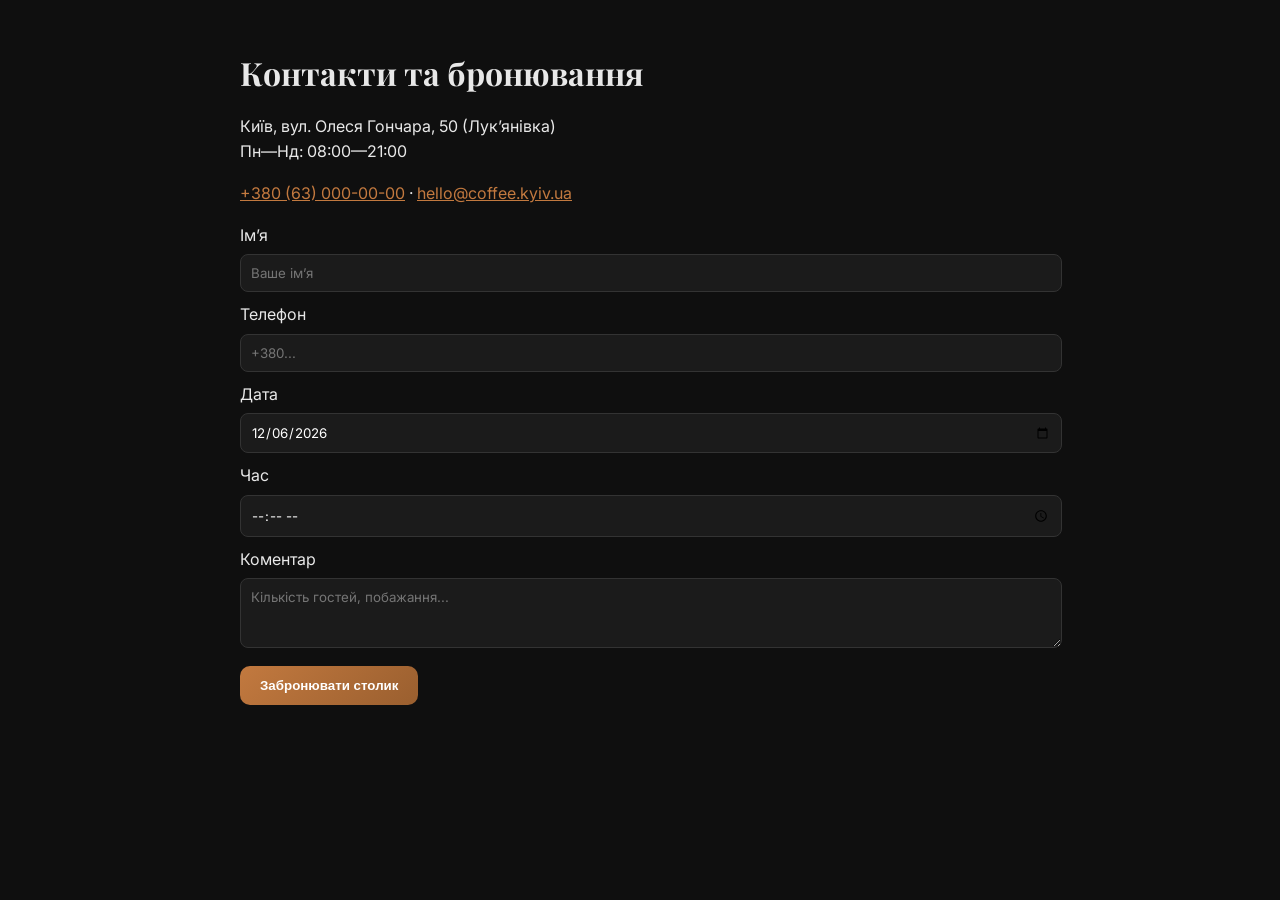
==== commit a1ca9467: "Revamp contact section with new booking form Updated contact section with new form and styles." ====
--- a/index.html
+++ b/index.html
@@ -4,414 +4,65 @@
   <meta charset="utf-8" />
   <meta name="viewport" content="width=device-width, initial-scale=1" />
   <title>COFFEE — Київська кавʼярня</title>
-  <meta name="description" content="Затишна київська кавʼярня: авторська кава, десерти, сніданки. Онлайн-меню, бронювання, відгуки та карта." />
-  <link rel="preconnect" href="https://fonts.googleapis.com">
-  <link rel="preconnect" href="https://fonts.gstatic.com" crossorigin>
   <link href="https://fonts.googleapis.com/css2?family=Inter:wght@400;600;700&family=Playfair+Display:wght@600;700&display=swap" rel="stylesheet">
   <style>
-    :root{
-      --bg:#0f0f0f;          /* фоновий колір */
-      --panel:#161616;       /* панелі/картки */
-      --text:#e8e8e8;        /* основний текст */
-      --muted:#b9b9b9;       /* другорядний текст */
-      --brand:#c2793f;       /* акцент (латте) */
-      --brand-2:#9a5f2f;     /* тінь/hover */
-      --ok:#2ecc71;
-      --err:#ff6b6b;
-      --radius:18px;
-      --shadow:0 10px 25px rgba(0,0,0,.35);
-      --maxw:1100px;
-    }
-    *{box-sizing:border-box}
-    html{scroll-behavior:smooth}
-    body{
-      margin:0; background:radial-gradient(1000px 600px at 80% -10%, rgba(194,121,63,.15), transparent), var(--bg);
-      color:var(--text); font-family:Inter, system-ui, -apple-system, Segoe UI, Roboto, "Helvetica Neue", Arial, "Noto Sans", "Apple Color Emoji", "Segoe UI Emoji";
-      line-height:1.6;
-    }
-    a{color:inherit; text-decoration:none}
-    img{max-width:100%; height:auto; display:block}
-    .container{width:100%; max-width:var(--maxw); margin:0 auto; padding:0 16px}
-
-    /* ====== Header ====== */
-    header{
-      position:sticky; top:0; z-index:50; backdrop-filter:saturate(1.2) blur(10px);
-      background:rgba(15,15,15,.72); border-bottom:1px solid rgba(255,255,255,.06);
-    }
-    .nav{display:flex; align-items:center; justify-content:space-between; gap:12px; padding:12px 0}
-    .logo{display:flex; align-items:center; gap:10px; font-weight:700}
-    .logo-badge{width:36px; height:36px; border-radius:12px; background:linear-gradient(135deg, var(--brand), var(--brand-2)); display:grid; place-items:center; box-shadow:var(--shadow)}
-    .logo-badge span{font-family:"Playfair Display", serif; font-weight:700; font-size:18px}
-    nav ul{display:flex; list-style:none; gap:18px; margin:0; padding:0}
-    nav a{padding:8px 12px; border-radius:10px; transition:.2s ease; color:var(--muted)}
-    nav a:hover{background:rgba(255,255,255,.06); color:var(--text)}
-    .cta{
-      padding:10px 16px; border-radius:12px; background:linear-gradient(135deg, var(--brand), var(--brand-2));
-      color:#fff; font-weight:700; border:none; cursor:pointer; box-shadow:var(--shadow); transition:transform .15s ease;
-    }
-    .cta:active{transform:translateY(1px)}
-    .burger{display:none; background:none; border:none; padding:8px; color:var(--text); font-size:22px}
-
-    /* ====== Hero ====== */
-    .hero{padding:64px 0 36px}
-    .hero-grid{display:grid; grid-template-columns:1.1fr .9fr; gap:26px; align-items:center}
-    .kicker{letter-spacing:.12em; text-transform:uppercase; color:var(--brand); font-weight:700; font-size:.85rem}
-    h1{font-family:"Playfair Display", serif; font-weight:700; line-height:1.1; margin:10px 0 16px; font-size:clamp(32px, 5vw, 56px)}
-    .lead{color:var(--muted); font-size:clamp(16px, 2.2vw, 18px)}
-    .hero-cta{display:flex; gap:12px; margin-top:18px; flex-wrap:wrap}
-    .ghost{padding:10px 16px; border-radius:12px; background:transparent; border:1px solid rgba(255,255,255,.15); color:var(--text)}
-    .hero-card{background:linear-gradient(180deg, rgba(255,255,255,.06), rgba(255,255,255,.02)); border:1px solid rgba(255,255,255,.08); border-radius:var(--radius); overflow:hidden; box-shadow:var(--shadow)}
-    .hero-card img{width:100%; aspect-ratio:4/3; object-fit:cover; filter:contrast(1.02) saturate(1.05)}
-    .hero-card .cap{display:flex; align-items:center; justify-content:space-between; padding:12px 14px; color:var(--muted)}
-
-    /* ====== Sections ====== */
-    section{padding:52px 0}
-    .section-title{font-family:"Playfair Display", serif; font-size:clamp(24px, 3.5vw, 36px); margin:0 0 18px}
-    .muted{color:var(--muted)}
-
-    /* Menu grid */
-    .grid{display:grid; gap:16px}
-    .menu-grid{grid-template-columns:repeat(3, 1fr)}
-    .card{background:var(--panel); border:1px solid rgba(255,255,255,.06); border-radius:var(--radius); overflow:hidden; box-shadow:var(--shadow); display:flex; flex-direction:column}
-    .thumb{position:relative}
-    .thumb img{width:100%; aspect-ratio:4/3; object-fit:cover}
-    .price{position:absolute; right:10px; top:10px; background:rgba(0,0,0,.6); border:1px solid rgba(255,255,255,.1); padding:6px 10px; border-radius:999px; font-weight:700}
-    .card-body{padding:14px}
-    .card h3{margin:0 0 6px; font-size:18px}
-    .tag{display:inline-block; margin-top:8px; font-size:12px; color:var(--brand); border:1px solid rgba(194,121,63,.4); padding:2px 8px; border-radius:999px}
-
-    /* About */
-    .about{display:grid; grid-template-columns:1.1fr .9fr; gap:20px; align-items:center}
-    .about p{margin:0 0 10px}
-    .bullets{display:grid; grid-template-columns:repeat(2,1fr); gap:10px}
-    .bullet{background:linear-gradient(180deg, rgba(255,255,255,.06), rgba(255,255,255,.02)); border:1px solid rgba(255,255,255,.08); border-radius:14px; padding:10px}
-
-    /* Reviews */
-    .reviews{grid-template-columns:repeat(3,1fr)}
-    .review{gap:10px}
-    .stars{color:#ffd166}
-
-    /* Gallery */
-    .gallery{grid-template-columns:repeat(4,1fr)}
-    .gallery img{border-radius:12px; aspect-ratio:1/1; object-fit:cover}
-
-    /* Contact */
-    form{display:grid; gap:10px}
-    input, textarea{background:#0e0e0e; border:1px solid rgba(255,255,255,.12); border-radius:12px; padding:12px; color:var(--text); font:inherit}
-    input:focus, textarea:focus{outline:2px solid var(--brand); border-color:transparent}
-    .row{display:grid; grid-template-columns:1fr 1fr; gap:10px}
-    .status{margin-top:6px; font-size:.95rem}
-
-    /* Footer */
-    footer{padding:28px 0 40px; color:var(--muted); border-top:1px solid rgba(255,255,255,.06)}
-
-    /* Responsive */
-    @media (max-width:1000px){
-      .hero-grid, .about{grid-template-columns:1fr}
-    }
-    @media (max-width:860px){
-      .menu-grid{grid-template-columns:repeat(2, 1fr)}
-      .gallery{grid-template-columns:repeat(3,1fr)}
-      .reviews{grid-template-columns:repeat(2,1fr)}
-    }
-    @media (max-width:600px){
-      .burger{display:block}
-      nav ul{position:absolute; left:0; right:0; top:62px; background:rgba(15,15,15,.98); border-bottom:1px solid rgba(255,255,255,.06); display:none; flex-direction:column; gap:0}
-      nav ul.open{display:flex}
-      nav a{padding:14px 16px}
-      .menu-grid{grid-template-columns:1fr}
-      .gallery{grid-template-columns:repeat(2,1fr)}
-      .reviews{grid-template-columns:1fr}
-      .row{grid-template-columns:1fr}
-    }
-
-    /* Motion preferences */
-    @media (prefers-reduced-motion: no-preference){
-      .reveal{opacity:0; transform:translateY(14px); transition:all .5s ease}
-      .reveal.visible{opacity:1; transform:none}
-      .cta, .ghost, .card, .bullet{transition:transform .2s ease, box-shadow .2s ease}
-      .card:hover{transform:translateY(-2px)}
-      .cta:hover{box-shadow:0 14px 30px rgba(194,121,63,.35)}
-    }
+    body{margin:0;font-family:Inter, sans-serif;background:#0f0f0f;color:#e8e8e8;line-height:1.6}
+    .container{max-width:800px;margin:auto;padding:20px}
+    h2{font-family:'Playfair Display',serif;font-size:2rem;margin-bottom:1rem}
+    input,textarea{width:100%;padding:10px;margin-top:6px;margin-bottom:10px;border-radius:8px;border:1px solid #333;background:#1b1b1b;color:#fff;font-family:inherit}
+    button{background:linear-gradient(135deg,#c2793f,#9a5f2f);border:none;color:#fff;padding:12px 20px;font-weight:700;border-radius:10px;cursor:pointer;transition:.3s all}
+    button:hover{filter:brightness(1.1)}
+    #status{margin-top:10px;opacity:0;transition:opacity .4s ease}
   </style>
 </head>
 <body>
-  <!-- ===== HEADER ===== -->
-  <header>
-    <div class="container nav">
-      <div class="logo">
-        <div class="logo-badge" aria-hidden="true"><span>☕</span></div>
-        <a href="#home" aria-label="На головну"><span>COFFEE</span></a>
-      </div>
-      <nav aria-label="Основна навігація">
-        <button class="burger" aria-expanded="false" aria-controls="menu">☰</button>
-        <ul id="menu">
-          <li><a href="#menu-sec">Меню</a></li>
-          <li><a href="#about">Про нас</a></li>
-          <li><a href="#gallery">Галерея</a></li>
-          <li><a href="#reviews">Відгуки</a></li>
-          <li><a href="#contact">Контакти</a></li>
-        </ul>
-      </nav>
-      <a class="cta" href="#contact">Забронювати</a>
-    </div>
-  </header>
+  <section id="contact">
+    <div class="container">
+      <h2>Контакти та бронювання</h2>
+      <p>Київ, вул. Олеся Гончара, 50 (Лукʼянівка)<br>Пн—Нд: 08:00—21:00</p>
+      <p><a href="tel:+380630000000" style="color:#c2793f">+380 (63) 000-00-00</a> · <a href="mailto:hello@coffee.kyiv.ua" style="color:#c2793f">hello@coffee.kyiv.ua</a></p>
 
-  <!-- ===== HERO ===== -->
-  <main id="home" class="hero container">
-    <div class="hero-grid">
-      <div>
-        <div class="kicker">Київ · Лукʼянівка</div>
-        <h1>Тепло в кожній чашці</h1>
-        <p class="lead">Авторська кава, свіжі десерти й сніданки цілий день. Забігайте на капучино або залишайтесь довше — в нас затишно, є Wi‑Fi та розетки біля столиків.</p>
-        <div class="hero-cta">
-          <a class="cta" href="#menu-sec">Дивитись меню</a>
-          <a class="ghost" href="#contact">Як нас знайти</a>
-        </div>
-      </div>
-      <div class="hero-card reveal">
-        <img loading="lazy" src="https://images.unsplash.com/photo-1504754524776-8f4f37790ca0?q=80&w=1600&auto=format&fit=crop" alt="Капучино на деревʼяному столику" width="1600" height="1200" />
-        <div class="cap"><span class="muted">Зерно: Colombia, Ethiopia</span><span>Обсмажка: medium</span></div>
-      </div>
-    </div>
-  </main>
-
-  <!-- ===== MENU ===== -->
-  <section id="menu-sec">
-    <div class="container">
-      <h2 class="section-title">Меню</h2>
-      <p class="muted">Ціни вказані у гривнях. Молоко: звичайне / безлактозне / мигдальне (+10₴).</p>
-      <div class="grid menu-grid">
-        <!-- Напої -->
-        <article class="card reveal">
-          <div class="thumb">
-            <img loading="lazy" src="https://images.unsplash.com/photo-1518057111178-44a106bad636?q=80&w=1200&auto=format&fit=crop" alt="Еспресо" width="1200" height="900" />
-            <span class="price">45₴</span>
-          </div>
-          <div class="card-body">
-            <h3>Еспресо</h3>
-            <p class="muted">Подвійний помел, щільне тіло, яскраві нотки цитрусу.</p>
-            <span class="tag">Міцний</span>
-          </div>
-        </article>
-        <article class="card reveal">
-          <div class="thumb">
-            <img loading="lazy" src="https://images.unsplash.com/photo-1498804103079-a6351b050096?q=80&w=1200&auto=format&fit=crop" alt="Капучино" width="1200" height="900" />
-            <span class="price">75₴</span>
-          </div>
-          <div class="card-body">
-            <h3>Капучино</h3>
-            <p class="muted">Баланс еспресо та молочної ніжності. Лате-арт за замовчуванням :)</p>
-            <span class="tag">Популярне</span>
-          </div>
-        </article>
-        <article class="card reveal">
-          <div class="thumb">
-            <img loading="lazy" src="https://images.unsplash.com/photo-1511920170033-f8396924c348?q=80&w=1200&auto=format&fit=crop" alt="Фільтр кава" width="1200" height="900" />
-            <span class="price">70₴</span>
-          </div>
-          <div class="card-body">
-            <h3>Фільтр</h3>
-            <p class="muted">Чистий смак і аромат зерна, готуємо свіжий пуровер.</p>
-            <span class="tag">Спешіалті</span>
-          </div>
-        </article>
-        <!-- Їжа -->
-        <article class="card reveal">
-          <div class="thumb">
-            <img loading="lazy" src="https://images.unsplash.com/photo-1523986371872-9d3ba2e2f642?q=80&w=1200&auto=format&fit=crop" alt="Сирник" width="1200" height="900" />
-            <span class="price">95₴</span>
-          </div>
-          <div class="card-body">
-            <h3>Сирник</h3>
-            <p class="muted">Домашній, ванільний, подаємо з ягодами.</p>
-            <span class="tag">Без глютену</span>
-          </div>
-        </article>
-        <article class="card reveal">
-          <div class="thumb">
-            <img loading="lazy" src="https://images.unsplash.com/photo-1536164261511-3a17e671d380?q=80&w=1200&auto=format&fit=crop" alt="Круасан" width="1200" height="900" />
-            <span class="price">60₴</span>
-          </div>
-          <div class="card-body">
-            <h3>Круасан</h3>
-            <p class="muted">Класичний або з мигдалем / шоколадом.</p>
-            <span class="tag">Випічка</span>
-          </div>
-        </article>
-        <article class="card reveal">
-          <div class="thumb">
-            <img loading="lazy" src="https://images.unsplash.com/photo-1544025162-d76694265947?q=80&w=1200&auto=format&fit=crop" alt="Тост з лососем" width="1200" height="900" />
-            <span class="price">135₴</span>
-          </div>
-          <div class="card-body">
-            <h3>Тост з лососем</h3>
-            <p class="muted">Пшеничний хліб, крем-сир, огірок, рукола.</p>
-            <span class="tag">Сніданок</span>
-          </div>
-        </article>
-      </div>
+      <form id="book" action="https://formspree.io/f/mzzpykjp" method="POST">
+        <label>Імʼя<input type="text" name="name" required placeholder="Ваше імʼя"></label>
+        <label>Телефон<input type="tel" name="phone" required placeholder="+380..."></label>
+        <label>Дата<input type="date" id="date" name="date" required></label>
+        <label>Час<input type="time" name="time" required></label>
+        <label>Коментар<textarea name="msg" rows="3" placeholder="Кількість гостей, побажання..."></textarea></label>
+        <input type="hidden" name="_replyto" value="st9838892@stud.duikt.edu.ua">
+        <button type="submit">Забронювати столик</button>
+        <div id="status"></div>
+      </form>
     </div>
   </section>
+  <script>
+    // автозаповнення дати сьогодні
+    const dateInput=document.getElementById('date');
+    const today=new Date().toISOString().split('T')[0];
+    if(dateInput) dateInput.value=today;
 
-  <!-- ===== ABOUT ===== -->
-  <section id="about">
-    <div class="container about">
-      <div>
-        <h2 class="section-title">Про кавʼярню</h2>
-        <p class="muted">Ми обсмажуємо зерно малими партіями та готуємо напої на машині La Marzocco. Вибираємо молоко локальних виробників, безлактозні та рослинні опції завжди в наявності.</p>
-        <div class="bullets">
-          <div class="bullet">Wi‑Fi 300 Мбіт/с і розетки біля кожного столу</div>
-          <div class="bullet">Мобільні оплаті: Apple Pay, Google Pay</div>
-          <div class="bullet">Десерти щодня власного виробництва</div>
-          <div class="bullet">Знижка 10% з власною чашкою</div>
-        </div>
-      </div>
-      <div class="hero-card reveal">
-        <img loading="lazy" src="https://images.unsplash.com/photo-1485808191679-5f86510681a2?q=80&w=1600&auto=format&fit=crop" alt="Інтерʼєр кавʼярні" width="1600" height="1200" />
-        <div class="cap"><span class="muted">В серці Києва</span><span>Щодня 08:00—21:00</span></div>
-      </div>
-    </div>
-  </section>
+    const form=document.getElementById('book');
+    const status=document.getElementById('status');
 
-  <!-- ===== GALLERY ===== -->
-  <section id="gallery">
-    <div class="container">
-      <h2 class="section-title">Галерея</h2>
-      <div class="grid gallery">
-        <img loading="lazy" src="https://images.unsplash.com/photo-1495474472287-4d71bcdd2085?q=80&w=800&auto=format&fit=crop" alt="Лате" width="800" height="800" class="reveal"/>
-        <img loading="lazy" src="https://images.unsplash.com/photo-1509042239860-f550ce710b93?q=80&w=800&auto=format&fit=crop" alt="Бариста" width="800" height="800" class="reveal"/>
-        <img loading="lazy" src="https://images.unsplash.com/photo-1470337458703-46ad1756a187?q=80&w=800&auto=format&fit=crop" alt="Десерт" width="800" height="800" class="reveal"/>
-        <img loading="lazy" src="https://images.unsplash.com/photo-1519337265831-281ec6cc8514?q=80&w=800&auto=format&fit=crop" alt="Зерно" width="800" height="800" class="reveal"/>
-        <img loading="lazy" src="https://images.unsplash.com/photo-1522992319-0365e5f11656?q=80&w=800&auto=format&fit=crop" alt="Пуровер" width="800" height="800" class="reveal"/>
-        <img loading="lazy" src="https://images.unsplash.com/photo-1529070538774-1843cb3265df?q=80&w=800&auto=format&fit=crop" alt="Тости" width="800" height="800" class="reveal"/>
-        <img loading="lazy" src="https://images.unsplash.com/photo-1504754524776-8f4f37790ca0?q=80&w=800&auto=format&fit=crop" alt="Капучино крупним планом" width="800" height="800" class="reveal"/>
-        <img loading="lazy" src="https://images.unsplash.com/photo-1517705008128-361805f42e86?q=80&w=800&auto=format&fit=crop" alt="Кавомашина" width="800" height="800" class="reveal"/>
-      </div>
-    </div>
-  </section>
-
-  <!-- ===== REVIEWS ===== -->
-  <section id="reviews">
-    <div class="container">
-      <h2 class="section-title">Відгуки гостей</h2>
-      <div class="grid reviews">
-        <article class="card review reveal">
-          <div class="card-body">
-            <div class="stars" aria-label="5 зірок">★★★★★</div>
-            «Найсмачніший фільтр у районі, затишний інтерʼєр. Повернусь!» — <span class="muted">Марина</span>
-          </div>
-        </article>
-        <article class="card review reveal">
-          <div class="card-body">
-            <div class="stars" aria-label="5 зірок">★★★★★</div>
-            «Круасани свіжі, кава на відмінно. Добра музика й немає натовпу.» — <span class="muted">Олег</span>
-          </div>
-        </article>
-        <article class="card review reveal">
-          <div class="card-body">
-            <div class="stars" aria-label="4 зірки">★★★★☆</div>
-            «Класне місце попрацювати: швидкий Wi‑Fi та ввічливі баристи.» — <span class="muted">Ірина</span>
-          </div>
-        </article>
-      </div>
-    </div>
-  </section>
-
-  <!-- ===== CONTACT ===== -->
-  <section id="contact">
-    <div class="container">
-      <h2 class="section-title">Контакти та бронювання</h2>
-      <div class="grid" style="grid-template-columns:1.1fr .9fr; gap:16px">
-        <div>
-          <p class="muted">Київ, вул. Олеся Гончара, 50 (Лукʼянівка)<br>Пн—Нд: 08:00—21:00</p>
-          <p><a href="tel:+380630000000">+380 (63) 000‑00‑00</a> · <a href="mailto:hello@coffee.kyiv.ua">hello@coffee.kyiv.ua</a></p>
-
-          <form id="book">
-            <div class="row">
-              <label>
-                <span class="muted">Імʼя</span>
-                <input name="name" required placeholder="Ваше імʼя" autocomplete="name" />
-              </label>
-              <label>
-                <span class="muted">Телефон</span>
-                <input name="phone" required placeholder="+380…" autocomplete="tel" />
-              </label>
-            </div>
-            <div class="row">
-              <label>
-                <span class="muted">Дата</span>
-                <input type="date" name="date" required />
-              </label>
-              <label>
-                <span class="muted">Час</span>
-                <input type="time" name="time" required />
-              </label>
-            </div>
-            <label>
-              <span class="muted">Коментар</span>
-              <textarea name="msg" rows="3" placeholder="Кількість гостей, побажання…"></textarea>
-            </label>
-            <button class="cta" type="submit">Забронювати столик</button>
-            <div class="status" id="status" role="status" aria-live="polite"></div>
-          </form>
-        </div>
-        <div class="hero-card reveal" style="height:100%">
-          <iframe title="Карта Києва" loading="lazy" width="100%" height="100%" style="min-height:360px; border:0" referrerpolicy="no-referrer-when-downgrade" allowfullscreen
-            src="https://www.google.com/maps?q=50.4510,30.5081&hl=uk&z=14&output=embed"></iframe>
-          <div class="cap"><span class="muted">Ми поруч із метро</span><span>Лукʼянівська / Університет</span></div>
-        </div>
-      </div>
-    </div>
-  </section>
-
-  <footer>
-    <div class="container" style="display:flex; justify-content:space-between; align-items:center; gap:12px; flex-wrap:wrap">
-      <div>© <span id="year"></span> COFFEE — Київ</div>
-      <div class="muted">Instagram · Facebook · TikTok</div>
-    </div>
-  </footer>
-
-  <script>
-    // Бургер-меню
-    const burger = document.querySelector('.burger');
-    const list = document.querySelector('#menu');
-    burger?.addEventListener('click', ()=>{
-      const open = list.classList.toggle('open');
-      burger.setAttribute('aria-expanded', String(open));
+    form.addEventListener('submit',async(e)=>{
+      e.preventDefault();
+      const data=new FormData(form);
+      try{
+        const res=await fetch(form.action,{method:'POST',body:data,headers:{Accept:'application/json'}});
+        if(res.ok){
+          status.textContent='✅ Дякуємо! Бронювання відправлено.';
+          status.style.color='#2ecc71';
+          form.reset();
+        }else{
+          status.textContent='⚠️ Помилка при відправці. Спробуйте ще раз.';
+          status.style.color='#ff6b6b';
+        }
+      }catch(err){
+        status.textContent='⚠️ Проблема з мережею. Спробуйте пізніше.';
+        status.style.color='#ff6b6b';
+      }
+      status.style.opacity=1;
+      setTimeout(()=>status.style.opacity=0,4000);
     });
-
-    // Плавне підсвічування елементів при прокрутці
-    const io = ('IntersectionObserver' in window) ? new IntersectionObserver((entries)=>{
-      entries.forEach(e=>{ if(e.isIntersecting) e.target.classList.add('visible'); });
-    }, {threshold:.12}) : null;
-    document.querySelectorAll('.reveal').forEach(el=> io?.observe(el));
-
-    // Рік у футері
-    document.getElementById('year').textContent = new Date().getFullYear();
-
-    // Форма бронювання (демо, без бекенду)
-    const form = document.getElementById('book');
-    const status = document.getElementById('status');
-    form?.addEventListener('submit', (e)=>{
-      e.preventDefault();
-      const data = Object.fromEntries(new FormData(form).entries());
-      // Мінімальна валідація
-      if(!data.name || !data.phone || !data.date || !data.time){
-        status.textContent = 'Заповніть усі поля.';
-        status.style.color = getComputedStyle(document.documentElement).getPropertyValue('--err');
-        return;
-      }
-      status.textContent = 'Дякуємо! Ми зателефонуємо для підтвердження.';
-      status.style.color = getComputedStyle(document.documentElement).getPropertyValue('--ok');
-      form.reset();
-    });
-
-    // Закриття мобільного меню після кліку по пункту
-    document.querySelectorAll('#menu a').forEach(a=>a.addEventListener('click', ()=>{
-      list.classList.remove('open');
-      burger.setAttribute('aria-expanded','false');
-    }));
   </script>
 </body>
 </html>
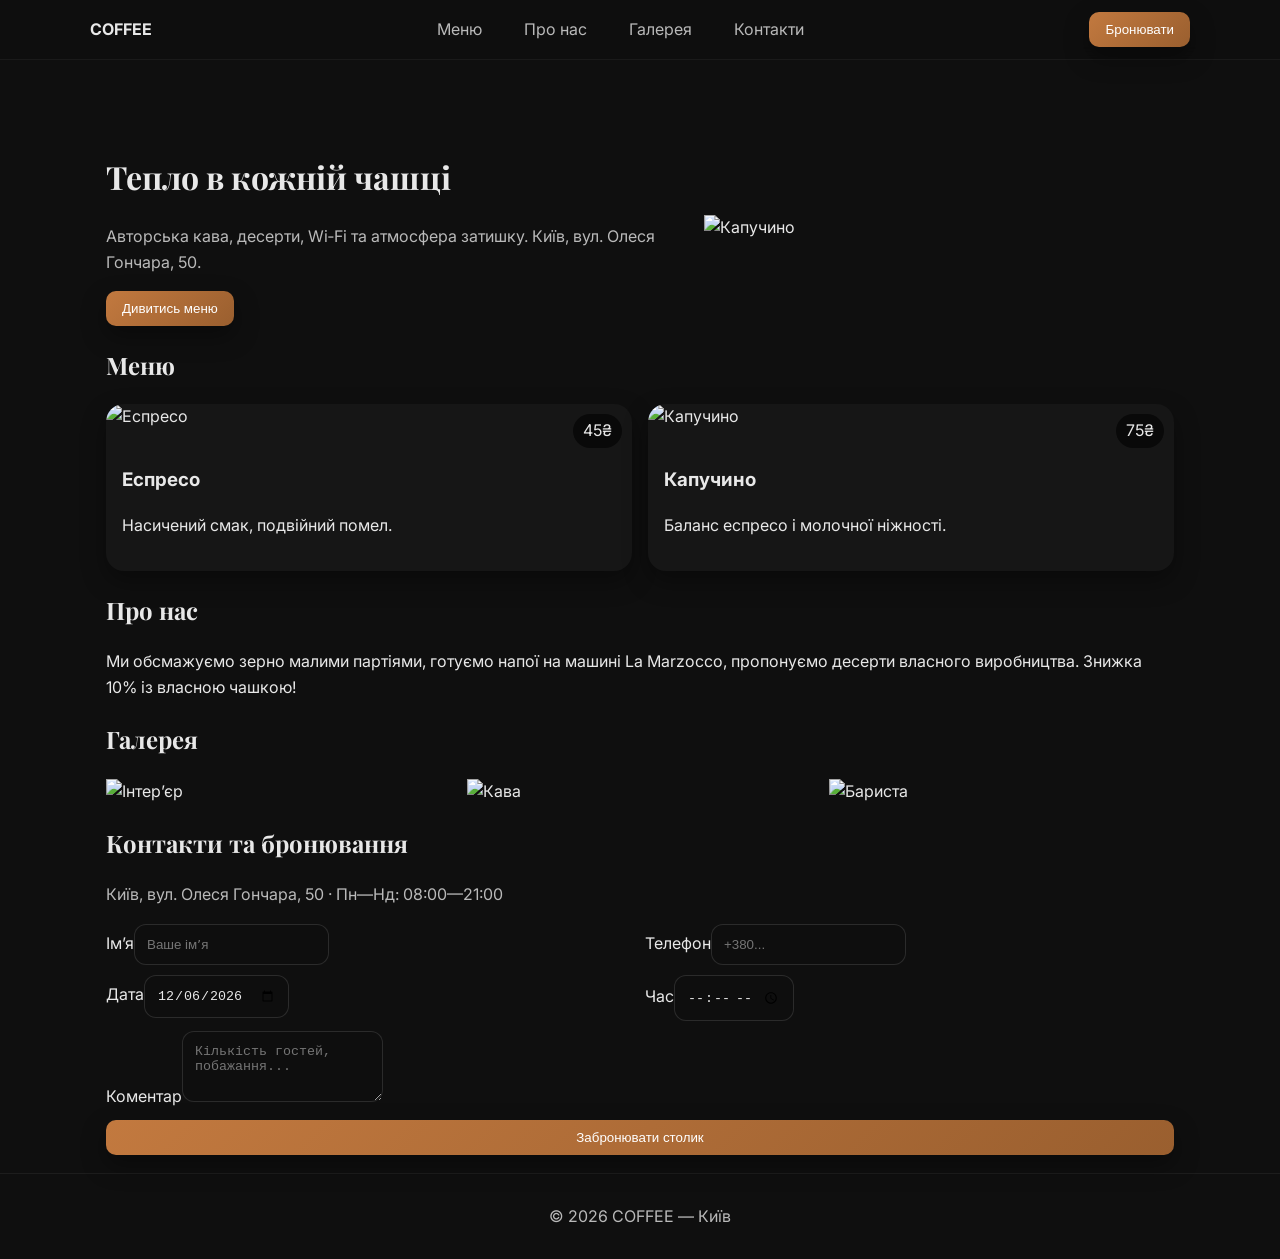
==== commit 42d672fb: "Enhance index.html with meta description and styles Added meta description and improved styling for " ====
--- a/index.html
+++ b/index.html
@@ -4,65 +4,127 @@
   <meta charset="utf-8" />
   <meta name="viewport" content="width=device-width, initial-scale=1" />
   <title>COFFEE — Київська кавʼярня</title>
+  <meta name="description" content="Затишна київська кавʼярня: авторська кава, десерти, сніданки. Онлайн-меню, бронювання, відгуки та карта." />
   <link href="https://fonts.googleapis.com/css2?family=Inter:wght@400;600;700&family=Playfair+Display:wght@600;700&display=swap" rel="stylesheet">
   <style>
-    body{margin:0;font-family:Inter, sans-serif;background:#0f0f0f;color:#e8e8e8;line-height:1.6}
-    .container{max-width:800px;margin:auto;padding:20px}
-    h2{font-family:'Playfair Display',serif;font-size:2rem;margin-bottom:1rem}
-    input,textarea{width:100%;padding:10px;margin-top:6px;margin-bottom:10px;border-radius:8px;border:1px solid #333;background:#1b1b1b;color:#fff;font-family:inherit}
-    button{background:linear-gradient(135deg,#c2793f,#9a5f2f);border:none;color:#fff;padding:12px 20px;font-weight:700;border-radius:10px;cursor:pointer;transition:.3s all}
-    button:hover{filter:brightness(1.1)}
-    #status{margin-top:10px;opacity:0;transition:opacity .4s ease}
+    :root{
+      --bg:#0f0f0f;--panel:#161616;--text:#e8e8e8;--muted:#b9b9b9;--brand:#c2793f;--brand-2:#9a5f2f;--ok:#2ecc71;--err:#ff6b6b;--radius:18px;--shadow:0 10px 25px rgba(0,0,0,.35);--maxw:1100px;
+    }
+    *{box-sizing:border-box}
+    html{scroll-behavior:smooth}
+    body{margin:0;background:var(--bg);color:var(--text);font-family:Inter, sans-serif;line-height:1.6;}
+    a{color:inherit;text-decoration:none}
+    img{max-width:100%;height:auto;display:block}
+    .container{max-width:var(--maxw);margin:auto;padding:0 16px}
+
+    header{position:sticky;top:0;z-index:10;background:rgba(15,15,15,.85);backdrop-filter:blur(8px);border-bottom:1px solid rgba(255,255,255,.05)}
+    .nav{display:flex;justify-content:space-between;align-items:center;padding:12px 0}
+    nav ul{display:flex;list-style:none;gap:18px;margin:0;padding:0}
+    nav a{color:var(--muted);padding:8px 12px;border-radius:10px}
+    nav a:hover{color:var(--text);background:rgba(255,255,255,.08)}
+    .cta{background:linear-gradient(135deg,var(--brand),var(--brand-2));color:#fff;padding:10px 16px;border:none;border-radius:10px;cursor:pointer;box-shadow:var(--shadow);transition:.3s}
+    .cta:hover{transform:translateY(-1px)}
+
+    section{padding:60px 0}
+    h1,h2{font-family:'Playfair Display',serif}
+
+    .hero{display:grid;grid-template-columns:1.1fr .9fr;align-items:center;gap:24px;padding-top:70px}
+    .lead{color:var(--muted)}
+
+    .menu-grid,.gallery,.reviews{display:grid;gap:16px}
+    .menu-grid{grid-template-columns:repeat(auto-fit,minmax(260px,1fr))}
+    .card{background:var(--panel);border-radius:var(--radius);overflow:hidden;box-shadow:var(--shadow)}
+    .card-body{padding:16px}
+    .price{position:absolute;right:10px;top:10px;background:rgba(0,0,0,.6);padding:4px 10px;border-radius:999px}
+
+    form{display:grid;gap:10px}
+    input,textarea{background:#0e0e0e;border:1px solid rgba(255,255,255,.12);border-radius:12px;padding:12px;color:var(--text)}
+    input:focus,textarea:focus{outline:2px solid var(--brand)}
+    .row{display:grid;grid-template-columns:1fr 1fr;gap:10px}
+    .status{margin-top:8px;font-size:.95rem}
+
+    #toast{position:fixed;top:20px;left:50%;transform:translateX(-50%);background:var(--ok);color:#fff;padding:12px 22px;border-radius:10px;box-shadow:0 8px 20px rgba(0,0,0,.3);opacity:0;pointer-events:none;transition:opacity .5s,transform .5s ease;z-index:999}
+    #toast.show{opacity:1;transform:translate(-50%,0)}
+
+    footer{padding:30px 0;border-top:1px solid rgba(255,255,255,.06);color:var(--muted);text-align:center}
   </style>
 </head>
 <body>
-  <section id="contact">
-    <div class="container">
-      <h2>Контакти та бронювання</h2>
-      <p>Київ, вул. Олеся Гончара, 50 (Лукʼянівка)<br>Пн—Нд: 08:00—21:00</p>
-      <p><a href="tel:+380630000000" style="color:#c2793f">+380 (63) 000-00-00</a> · <a href="mailto:hello@coffee.kyiv.ua" style="color:#c2793f">hello@coffee.kyiv.ua</a></p>
+<header>
+  <div class="container nav">
+    <div class="logo"><strong>COFFEE</strong></div>
+    <nav>
+      <ul>
+        <li><a href="#menu">Меню</a></li>
+        <li><a href="#about">Про нас</a></li>
+        <li><a href="#gallery">Галерея</a></li>
+        <li><a href="#contact">Контакти</a></li>
+      </ul>
+    </nav>
+    <button class="cta" onclick="document.querySelector('#contact').scrollIntoView({behavior:'smooth'})">Бронювати</button>
+  </div>
+</header>
 
-      <form id="book" action="https://formspree.io/f/mzzpykjp" method="POST">
-        <label>Імʼя<input type="text" name="name" required placeholder="Ваше імʼя"></label>
-        <label>Телефон<input type="tel" name="phone" required placeholder="+380..."></label>
-        <label>Дата<input type="date" id="date" name="date" required></label>
-        <label>Час<input type="time" name="time" required></label>
-        <label>Коментар<textarea name="msg" rows="3" placeholder="Кількість гостей, побажання..."></textarea></label>
-        <input type="hidden" name="_replyto" value="st9838892@stud.duikt.edu.ua">
-        <button type="submit">Забронювати столик</button>
-        <div id="status"></div>
-      </form>
+<main class="container hero">
+  <div>
+    <h1>Тепло в кожній чашці</h1>
+    <p class="lead">Авторська кава, десерти, Wi‑Fi та атмосфера затишку. Київ, вул. Олеся Гончара, 50.</p>
+    <button class="cta" onclick="document.querySelector('#menu').scrollIntoView({behavior:'smooth'})">Дивитись меню</button>
+  </div>
+  <img src="https://images.unsplash.com/photo-1504754524776-8f4f37790ca0?q=80&w=1600&auto=format&fit=crop" alt="Капучино"/>
+</main>
+
+<section id="menu" class="container">
+  <h2>Меню</h2>
+  <div class="menu-grid">
+    <article class="card"><div style="position:relative"><img src="https://images.unsplash.com/photo-1498804103079-a6351b050096?q=80&w=1200&auto=format&fit=crop" alt="Еспресо"><span class="price">45₴</span></div><div class="card-body"><h3>Еспресо</h3><p>Насичений смак, подвійний помел.</p></div></article>
+    <article class="card"><div style="position:relative"><img src="https://images.unsplash.com/photo-1498804103079-a6351b050096?q=80&w=1200&auto=format&fit=crop" alt="Капучино"><span class="price">75₴</span></div><div class="card-body"><h3>Капучино</h3><p>Баланс еспресо і молочної ніжності.</p></div></article>
+  </div>
+</section>
+
+<section id="about" class="container">
+  <h2>Про нас</h2>
+  <p>Ми обсмажуємо зерно малими партіями, готуємо напої на машині La Marzocco, пропонуємо десерти власного виробництва. Знижка 10% із власною чашкою!</p>
+</section>
+
+<section id="gallery" class="container">
+  <h2>Галерея</h2>
+  <div class="gallery" style="grid-template-columns:repeat(auto-fit,minmax(200px,1fr))">
+    <img src="https://images.unsplash.com/photo-1519337265831-281ec6cc8514?q=80&w=800&auto=format&fit=crop" alt="Інтерʼєр">
+    <img src="https://images.unsplash.com/photo-1470337458703-46ad1756a187?q=80&w=800&auto=format&fit=crop" alt="Кава">
+    <img src="https://images.unsplash.com/photo-1517705008128-361805f42e86?q=80&w=800&auto=format&fit=crop" alt="Бариста">
+  </div>
+</section>
+
+<section id="contact" class="container">
+  <h2>Контакти та бронювання</h2>
+  <p class="lead">Київ, вул. Олеся Гончара, 50 · Пн—Нд: 08:00—21:00</p>
+  <form id="book" action="https://formspree.io/f/mzzpykjp" method="POST">
+    <div class="row">
+      <label>Імʼя<input type="text" name="name" required placeholder="Ваше імʼя"></label>
+      <label>Телефон<input type="tel" name="phone" required placeholder="+380..."></label>
     </div>
-  </section>
-  <script>
-    // автозаповнення дати сьогодні
-    const dateInput=document.getElementById('date');
-    const today=new Date().toISOString().split('T')[0];
-    if(dateInput) dateInput.value=today;
+    <div class="row">
+      <label>Дата<input type="date" id="date" name="date" required></label>
+      <label>Час<input type="time" name="time" required></label>
+    </div>
+    <label>Коментар<textarea name="msg" rows="3" placeholder="Кількість гостей, побажання..."></textarea></label>
+    <input type="hidden" name="_replyto" value="st9838892@stud.duikt.edu.ua">
+    <button class="cta" type="submit">Забронювати столик</button>
+    <div class="status" id="status"></div>
+  </form>
+</section>
 
-    const form=document.getElementById('book');
-    const status=document.getElementById('status');
+<div id="toast"></div>
 
-    form.addEventListener('submit',async(e)=>{
-      e.preventDefault();
-      const data=new FormData(form);
-      try{
-        const res=await fetch(form.action,{method:'POST',body:data,headers:{Accept:'application/json'}});
-        if(res.ok){
-          status.textContent='✅ Дякуємо! Бронювання відправлено.';
-          status.style.color='#2ecc71';
-          form.reset();
-        }else{
-          status.textContent='⚠️ Помилка при відправці. Спробуйте ще раз.';
-          status.style.color='#ff6b6b';
-        }
-      }catch(err){
-        status.textContent='⚠️ Проблема з мережею. Спробуйте пізніше.';
-        status.style.color='#ff6b6b';
-      }
-      status.style.opacity=1;
-      setTimeout(()=>status.style.opacity=0,4000);
-    });
-  </script>
+<footer>© <span id="year"></span> COFFEE — Київ</footer>
+
+<script>
+  document.getElementById('year').textContent=new Date().getFullYear();
+  const dateInput=document.getElementById('date');const today=new Date().toISOString().split('T')[0];if(dateInput)dateInput.value=today;
+  const form=document.getElementById('book');const status=document.getElementById('status');const toast=document.getElementById('toast');
+  function showToast(msg,color){toast.textContent=msg;toast.style.background=color;toast.classList.add('show');setTimeout(()=>toast.classList.remove('show'),4000)}
+  form.addEventListener('submit',async e=>{e.preventDefault();const data=new FormData(form);try{const res=await fetch(form.action,{method:'POST',body:data,headers:{Accept:'application/json'}});if(res.ok){status.textContent='✅ Дякуємо! Бронювання відправлено.';status.style.color='var(--ok)';form.reset();showToast('Бронювання відправлено!', 'var(--ok)')}else{status.textContent='⚠️ Помилка при відправці.';status.style.color='var(--err)';showToast('Помилка при відправці','var(--err)')}}catch(err){status.textContent='⚠️ Проблема з мережею.';status.style.color='var(--err)';showToast('Проблема з мережею','var(--err)')}status.style.opacity=1;setTimeout(()=>status.style.opacity=0,4000)});
+</script>
 </body>
 </html>
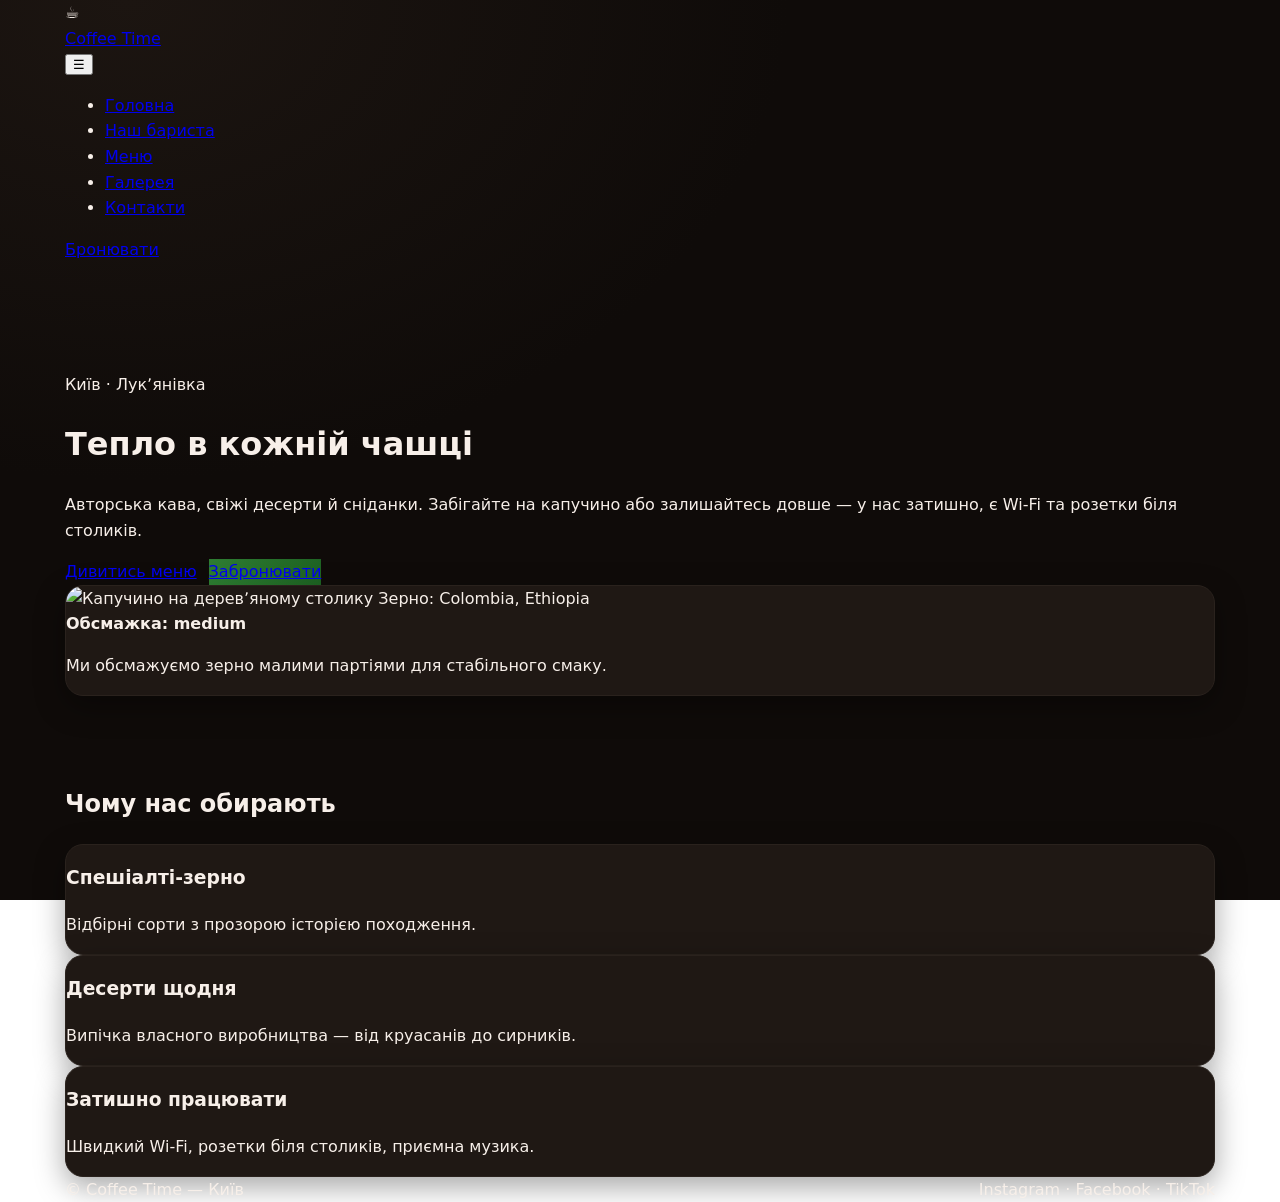
==== commit de9376e3: "Revise index.html for Coffee Time branding Updated the title and description for the coffee shop, ad" ====
--- a/index.html
+++ b/index.html
@@ -3,128 +3,74 @@
 <head>
   <meta charset="utf-8" />
   <meta name="viewport" content="width=device-width, initial-scale=1" />
-  <title>COFFEE — Київська кавʼярня</title>
-  <meta name="description" content="Затишна київська кавʼярня: авторська кава, десерти, сніданки. Онлайн-меню, бронювання, відгуки та карта." />
-  <link href="https://fonts.googleapis.com/css2?family=Inter:wght@400;600;700&family=Playfair+Display:wght@600;700&display=swap" rel="stylesheet">
-  <style>
-    :root{
-      --bg:#0f0f0f;--panel:#161616;--text:#e8e8e8;--muted:#b9b9b9;--brand:#c2793f;--brand-2:#9a5f2f;--ok:#2ecc71;--err:#ff6b6b;--radius:18px;--shadow:0 10px 25px rgba(0,0,0,.35);--maxw:1100px;
-    }
-    *{box-sizing:border-box}
-    html{scroll-behavior:smooth}
-    body{margin:0;background:var(--bg);color:var(--text);font-family:Inter, sans-serif;line-height:1.6;}
-    a{color:inherit;text-decoration:none}
-    img{max-width:100%;height:auto;display:block}
-    .container{max-width:var(--maxw);margin:auto;padding:0 16px}
-
-    header{position:sticky;top:0;z-index:10;background:rgba(15,15,15,.85);backdrop-filter:blur(8px);border-bottom:1px solid rgba(255,255,255,.05)}
-    .nav{display:flex;justify-content:space-between;align-items:center;padding:12px 0}
-    nav ul{display:flex;list-style:none;gap:18px;margin:0;padding:0}
-    nav a{color:var(--muted);padding:8px 12px;border-radius:10px}
-    nav a:hover{color:var(--text);background:rgba(255,255,255,.08)}
-    .cta{background:linear-gradient(135deg,var(--brand),var(--brand-2));color:#fff;padding:10px 16px;border:none;border-radius:10px;cursor:pointer;box-shadow:var(--shadow);transition:.3s}
-    .cta:hover{transform:translateY(-1px)}
-
-    section{padding:60px 0}
-    h1,h2{font-family:'Playfair Display',serif}
-
-    .hero{display:grid;grid-template-columns:1.1fr .9fr;align-items:center;gap:24px;padding-top:70px}
-    .lead{color:var(--muted)}
-
-    .menu-grid,.gallery,.reviews{display:grid;gap:16px}
-    .menu-grid{grid-template-columns:repeat(auto-fit,minmax(260px,1fr))}
-    .card{background:var(--panel);border-radius:var(--radius);overflow:hidden;box-shadow:var(--shadow)}
-    .card-body{padding:16px}
-    .price{position:absolute;right:10px;top:10px;background:rgba(0,0,0,.6);padding:4px 10px;border-radius:999px}
-
-    form{display:grid;gap:10px}
-    input,textarea{background:#0e0e0e;border:1px solid rgba(255,255,255,.12);border-radius:12px;padding:12px;color:var(--text)}
-    input:focus,textarea:focus{outline:2px solid var(--brand)}
-    .row{display:grid;grid-template-columns:1fr 1fr;gap:10px}
-    .status{margin-top:8px;font-size:.95rem}
-
-    #toast{position:fixed;top:20px;left:50%;transform:translateX(-50%);background:var(--ok);color:#fff;padding:12px 22px;border-radius:10px;box-shadow:0 8px 20px rgba(0,0,0,.3);opacity:0;pointer-events:none;transition:opacity .5s,transform .5s ease;z-index:999}
-    #toast.show{opacity:1;transform:translate(-50%,0)}
-
-    footer{padding:30px 0;border-top:1px solid rgba(255,255,255,.06);color:var(--muted);text-align:center}
-  </style>
+  <title>Coffee Time — київська кавʼярня</title>
+  <meta name="description" content="Coffee Time — тепла й затишна кавʼярня в Києві. Авторська кава, десерти та сніданки. Меню онлайн і бронювання столиків." />
+  <link rel="preconnect" href="https://fonts.googleapis.com">
+  <link rel="preconnect" href="https://fonts.gstatic.com" crossorigin>
+  <link href="https://fonts.googleapis.com/css2?family=Inter:wght@400;600;800&family=Playfair+Display:wght@700;800&display=swap" rel="stylesheet">
+  <link rel="stylesheet" href="styles.css" />
 </head>
 <body>
-<header>
+  <header>
   <div class="container nav">
-    <div class="logo"><strong>COFFEE</strong></div>
-    <nav>
-      <ul>
-        <li><a href="#menu">Меню</a></li>
-        <li><a href="#about">Про нас</a></li>
-        <li><a href="#gallery">Галерея</a></li>
-        <li><a href="#contact">Контакти</a></li>
+    <div class="brand">
+      <div class="brand-badge" aria-hidden="true">☕</div>
+      <a href="index.html" aria-label="На головну">Coffee Time</a>
+    </div>
+    <nav aria-label="Навігація">
+      <button class="burger" aria-expanded="false" aria-controls="menu">☰</button>
+      <ul id="menu">
+        <li><a href="index.html">Головна</a></li>
+        <li><a href="barista.html">Наш бариста</a></li>
+        <li><a href="menu.html">Меню</a></li>
+        <li><a href="gallery.html">Галерея</a></li>
+        <li><a href="contact.html">Контакти</a></li>
       </ul>
     </nav>
-    <button class="cta" onclick="document.querySelector('#contact').scrollIntoView({behavior:'smooth'})">Бронювати</button>
+    <a class="cta" href="contact.html">Бронювати</a>
   </div>
 </header>
 
-<main class="container hero">
-  <div>
-    <h1>Тепло в кожній чашці</h1>
-    <p class="lead">Авторська кава, десерти, Wi‑Fi та атмосфера затишку. Київ, вул. Олеся Гончара, 50.</p>
-    <button class="cta" onclick="document.querySelector('#menu').scrollIntoView({behavior:'smooth'})">Дивитись меню</button>
+  <main class="container hero">
+    <div class="hero-grid">
+      <div>
+        <div class="kicker">Київ · Лукʼянівка</div>
+        <h1>Тепло в кожній чашці</h1>
+        <p class="lead">Авторська кава, свіжі десерти й сніданки. Забігайте на капучино або залишайтесь довше — у нас затишно, є Wi-Fi та розетки біля столиків.</p>
+        <div style="display:flex;gap:12px;flex-wrap:wrap;margin-top:14px">
+          <a class="cta" href="menu.html">Дивитись меню</a>
+          <a class="cta" style="background:linear-gradient(135deg,#2e7d32,#1b5e20)" href="contact.html">Забронювати</a>
+        </div>
+      </div>
+      <div class="card">
+        <div class="thumb">
+          <img loading="lazy" src="https://images.unsplash.com/photo-1504754524776-8f4f37790ca0?q=80&w=1600&auto=format&fit=crop" alt="Капучино на деревʼяному столику" />
+          <span class="price">Зерно: Colombia, Ethiopia</span>
+        </div>
+        <div class="card-body">
+          <strong>Обсмажка: medium</strong>
+          <p class="muted">Ми обсмажуємо зерно малими партіями для стабільного смаку.</p>
+        </div>
+      </div>
+    </div>
+  </main>
+
+  <section class="container">
+    <h2 class="section-title">Чому нас обирають</h2>
+    <div class="grid" style="grid-template-columns:repeat(3,1fr)">
+      <div class="card"><div class="card-body"><h3>Спешіалті-зерно</h3><p class="muted">Відбірні сорти з прозорою історією походження.</p></div></div>
+      <div class="card"><div class="card-body"><h3>Десерти щодня</h3><p class="muted">Випічка власного виробництва — від круасанів до сирників.</p></div></div>
+      <div class="card"><div class="card-body"><h3>Затишно працювати</h3><p class="muted">Швидкий Wi-Fi, розетки біля столиків, приємна музика.</p></div></div>
+    </div>
+  </section>
+
+  <footer>
+  <div class="container" style="display:flex;justify-content:space-between;align-items:center;gap:12px;flex-wrap:wrap">
+    <div>© <span class="year"></span> Coffee Time — Київ</div>
+    <div class="muted">Instagram · Facebook · TikTok</div>
   </div>
-  <img src="https://images.unsplash.com/photo-1504754524776-8f4f37790ca0?q=80&w=1600&auto=format&fit=crop" alt="Капучино"/>
-</main>
+</footer>
+<script src="script.js"></script>
 
-<section id="menu" class="container">
-  <h2>Меню</h2>
-  <div class="menu-grid">
-    <article class="card"><div style="position:relative"><img src="https://images.unsplash.com/photo-1498804103079-a6351b050096?q=80&w=1200&auto=format&fit=crop" alt="Еспресо"><span class="price">45₴</span></div><div class="card-body"><h3>Еспресо</h3><p>Насичений смак, подвійний помел.</p></div></article>
-    <article class="card"><div style="position:relative"><img src="https://images.unsplash.com/photo-1498804103079-a6351b050096?q=80&w=1200&auto=format&fit=crop" alt="Капучино"><span class="price">75₴</span></div><div class="card-body"><h3>Капучино</h3><p>Баланс еспресо і молочної ніжності.</p></div></article>
-  </div>
-</section>
-
-<section id="about" class="container">
-  <h2>Про нас</h2>
-  <p>Ми обсмажуємо зерно малими партіями, готуємо напої на машині La Marzocco, пропонуємо десерти власного виробництва. Знижка 10% із власною чашкою!</p>
-</section>
-
-<section id="gallery" class="container">
-  <h2>Галерея</h2>
-  <div class="gallery" style="grid-template-columns:repeat(auto-fit,minmax(200px,1fr))">
-    <img src="https://images.unsplash.com/photo-1519337265831-281ec6cc8514?q=80&w=800&auto=format&fit=crop" alt="Інтерʼєр">
-    <img src="https://images.unsplash.com/photo-1470337458703-46ad1756a187?q=80&w=800&auto=format&fit=crop" alt="Кава">
-    <img src="https://images.unsplash.com/photo-1517705008128-361805f42e86?q=80&w=800&auto=format&fit=crop" alt="Бариста">
-  </div>
-</section>
-
-<section id="contact" class="container">
-  <h2>Контакти та бронювання</h2>
-  <p class="lead">Київ, вул. Олеся Гончара, 50 · Пн—Нд: 08:00—21:00</p>
-  <form id="book" action="https://formspree.io/f/mzzpykjp" method="POST">
-    <div class="row">
-      <label>Імʼя<input type="text" name="name" required placeholder="Ваше імʼя"></label>
-      <label>Телефон<input type="tel" name="phone" required placeholder="+380..."></label>
-    </div>
-    <div class="row">
-      <label>Дата<input type="date" id="date" name="date" required></label>
-      <label>Час<input type="time" name="time" required></label>
-    </div>
-    <label>Коментар<textarea name="msg" rows="3" placeholder="Кількість гостей, побажання..."></textarea></label>
-    <input type="hidden" name="_replyto" value="st9838892@stud.duikt.edu.ua">
-    <button class="cta" type="submit">Забронювати столик</button>
-    <div class="status" id="status"></div>
-  </form>
-</section>
-
-<div id="toast"></div>
-
-<footer>© <span id="year"></span> COFFEE — Київ</footer>
-
-<script>
-  document.getElementById('year').textContent=new Date().getFullYear();
-  const dateInput=document.getElementById('date');const today=new Date().toISOString().split('T')[0];if(dateInput)dateInput.value=today;
-  const form=document.getElementById('book');const status=document.getElementById('status');const toast=document.getElementById('toast');
-  function showToast(msg,color){toast.textContent=msg;toast.style.background=color;toast.classList.add('show');setTimeout(()=>toast.classList.remove('show'),4000)}
-  form.addEventListener('submit',async e=>{e.preventDefault();const data=new FormData(form);try{const res=await fetch(form.action,{method:'POST',body:data,headers:{Accept:'application/json'}});if(res.ok){status.textContent='✅ Дякуємо! Бронювання відправлено.';status.style.color='var(--ok)';form.reset();showToast('Бронювання відправлено!', 'var(--ok)')}else{status.textContent='⚠️ Помилка при відправці.';status.style.color='var(--err)';showToast('Помилка при відправці','var(--err)')}}catch(err){status.textContent='⚠️ Проблема з мережею.';status.style.color='var(--err)';showToast('Проблема з мережею','var(--err)')}status.style.opacity=1;setTimeout(()=>status.style.opacity=0,4000)});
-</script>
 </body>
 </html>
--- a/styles.css
+++ b/styles.css
@@ -0,0 +1,192 @@
+/* Fonts (system stack for speed) */
+:root{
+  --bg:#0f0b09;
+  --bg-alt:#17110e;
+  --card:#1f1814;
+  --ink:#f7efe9;
+  --ink-dim:#e1d6cf;
+  --accent:#c68a54;
+  --accent-2:#a86c3b;
+  --shadow: 0 10px 30px rgba(0,0,0,.35);
+  --radius: 18px;
+  --radius-sm: 12px;
+  --max: 1150px;
+}
+
+* { box-sizing: border-box; }
+html { scroll-behavior: smooth; }
+body {
+  margin: 0;
+  background: radial-gradient(1100px 800px at 10% 0%, #1c1511 0%, #0f0b09 60%) fixed;
+  color: var(--ink);
+  font: 16px/1.6 ui-sans-serif, system-ui, -apple-system, Segoe UI, Roboto, "Helvetica Neue", Arial, "Apple Color Emoji","Segoe UI Emoji";
+}
+
+/* Utilities */
+.container { width: min(100% - 2rem, var(--max)); margin-inline: auto; }
+.section { padding: 84px 0; }
+.section--alt { background: linear-gradient(180deg, rgba(255,255,255,.02), rgba(0,0,0,.08)); }
+.section__title { margin: 0 0 10px; font-size: clamp(26px, 4vw, 40px); }
+.section__subtitle { margin: 0 0 28px; color: var(--ink-dim); }
+
+.grid-2 { display: grid; gap: 28px; grid-template-columns: 1.2fr .8fr; }
+.grid-3 { display: grid; gap: 20px; grid-template-columns: repeat(3, 1fr); }
+@media (max-width: 900px){
+  .grid-2 { grid-template-columns: 1fr; }
+  .grid-3 { grid-template-columns: 1fr 1fr; }
+}
+@media (max-width: 600px){
+  .grid-3 { grid-template-columns: 1fr; }
+}
+
+.card {
+  background: var(--card);
+  border: 1px solid #2a221d;
+  border-radius: var(--radius);
+  box-shadow: var(--shadow);
+  overflow: hidden;
+}
+.card--photo img { width: 100%; height: 100%; display: block; object-fit: cover; border-radius: var(--radius); }
+
+/* Header / Nav */
+.header {
+  position: sticky; top: 0; z-index: 50;
+  backdrop-filter: saturate(140%) blur(10px);
+  background: rgba(20,14,11,.65);
+  border-bottom: 1px solid #2a221d;
+}
+.header__inner { display: flex; align-items: center; justify-content: space-between; padding: 14px 0; }
+
+.logo { color: var(--ink); text-decoration: none; font-weight: 800; letter-spacing: .4px; font-size: 20px; }
+.logo span { color: var(--accent); }
+
+.nav__toggle{
+  display: none; background: transparent; border: 0; cursor: pointer; padding: 8px;
+}
+.nav__bar{ display:block; width:26px; height:2px; background: var(--ink); margin:6px 0; border-radius:2px; }
+
+.nav__list { display: flex; gap: 16px; list-style: none; margin: 0; padding: 0; }
+.nav__link {
+  color: var(--ink); text-decoration: none; padding: 10px 12px; border-radius: 10px;
+}
+.nav__link:hover{ background: rgba(255,255,255,.06); }
+
+@media (max-width: 860px){
+  .nav__toggle{ display:block; }
+  .nav__list{
+    position: absolute; right: 1rem; top: 60px; width: min(92vw, 380px);
+    background: var(--bg-alt); border:1px solid #2a221d; border-radius: var(--radius);
+    padding: 10px; display: grid; gap: 6px; transform-origin: top right;
+    opacity: 0; pointer-events: none; transform: scale(.96) translateY(-6px);
+    transition: .25s ease;
+  }
+  .nav.open .nav__list{ opacity:1; pointer-events:auto; transform: none; }
+}
+
+/* Hero */
+.hero { padding: 110px 0 70px; }
+.hero__inner{
+  display:grid; grid-template-columns: 1.1fr .9fr; gap: 30px; align-items: center;
+}
+.hero__title{ margin:0 0 8px; font-size: clamp(40px, 6vw, 64px); line-height: 1.05; }
+.hero__subtitle{ margin:0 0 14px; font-size: clamp(18px, 3.5vw, 26px); color: var(--accent); font-weight: 700; }
+.hero__lead{ color: var(--ink-dim); margin: 0 0 22px; max-width: 48ch; }
+.hero__cta{ display:flex; gap:12px; flex-wrap: wrap; }
+.hero__image img{
+  width:100%; height:100%; min-height: 280px; border-radius: var(--radius);
+  object-fit: cover; filter: saturate(105%) contrast(102%);
+  box-shadow: var(--shadow);
+}
+@media (max-width: 900px){
+  .hero__inner{ grid-template-columns: 1fr; }
+}
+
+/* Buttons */
+.btn{
+  display:inline-flex; align-items:center; justify-content:center; gap:8px;
+  padding: 12px 18px; border-radius: 999px; text-decoration: none; font-weight: 700; letter-spacing: .2px;
+  border: 1px solid transparent; transition: .25s ease; cursor: pointer;
+}
+.btn--primary{ background: linear-gradient(180deg, var(--accent), var(--accent-2)); color: #180f0b; }
+.btn--primary:hover{ filter: brightness(1.05); transform: translateY(-1px); }
+.btn--ghost{ background: transparent; color: var(--ink); border-color: #3a2f28; }
+.btn--ghost:hover{ background: rgba(255,255,255,.06); }
+
+/* About */
+.checks{
+  display:grid; gap: 8px; padding-left: 0; list-style: none; margin: 18px 0 0;
+}
+.checks li{
+  padding-left: 28px; position: relative;
+}
+.checks li::before{
+  content: "✓"; position: absolute; left: 0; top: 0; color: var(--accent);
+}
+
+/* Menu */
+.menu__card{
+  background: var(--card); border: 1px solid #2a221d; padding: 18px; border-radius: var(--radius-sm);
+  transition: transform .2s ease, box-shadow .2s ease;
+}
+.menu__card h3{ margin: 0 0 8px; font-size: 20px; }
+.menu__card p{ margin: 0 0 14px; color: var(--ink-dim); }
+.menu__card .price{ font-weight: 800; color: var(--accent); }
+.menu__card:hover{ transform: translateY(-4px); box-shadow: var(--shadow); }
+
+/* Gallery */
+.gallery{
+  display:grid; gap: 14px; grid-template-columns: repeat(3, 1fr);
+}
+.gallery img{
+  width: 100%; height: 260px; object-fit: cover; border-radius: 14px; border:1px solid #2a221d;
+  transition: transform .25s ease;
+}
+.gallery img:hover{ transform: scale(1.02); }
+
+/* Reviews */
+.reviews{ display:grid; gap: 16px; grid-template-columns: repeat(3,1fr); }
+.review{
+  background: var(--card); border: 1px solid #2a221d; border-radius: var(--radius-sm); padding: 18px;
+}
+.review p{ margin: 0 0 10px; }
+.review cite{ color: var(--ink-dim); font-style: normal; font-weight: 600; }
+@media (max-width: 900px){
+  .reviews{ grid-template-columns: 1fr; }
+}
+
+/* Contact / Form / Map */
+.form{ margin-top: 14px; }
+.form__row{ display:grid; gap: 8px; margin-bottom: 14px; }
+.form__row input, .form__row textarea{
+  width: 100%; padding: 12px 14px; border-radius: 12px; border:1px solid #3a2f28; background: #120d0a; color: var(--ink);
+}
+.form__row input:focus, .form__row textarea:focus{ outline: 2px solid var(--accent); border-color: transparent; }
+.form__status{ margin-top: 10px; min-height: 22px; color: var(--accent); font-weight: 700; }
+
+.map iframe{
+  width: 100%; height: 330px; border: 0; display: block; border-radius: var(--radius);
+}
+
+/* Footer */
+.footer{ padding: 26px 0; border-top: 1px solid #2a221d; background: rgba(0,0,0,.25); }
+.footer__inner{ display:flex; align-items:center; justify-content: space-between; gap: 16px; }
+.footer p{ margin: 0; color: var(--ink-dim); }
+.to-top{
+  display:inline-flex; width:40px; height:40px; align-items:center; justify-content:center;
+  border-radius: 999px; border:1px solid #3a2f28; color: var(--ink); text-decoration: none;
+}
+.to-top:hover{ background: rgba(255,255,255,.06); }
+
+/* Links */
+.link{ color: var(--ink); text-underline-offset: 3px; }
+.link:hover{ color: var(--accent); }
+
+/* Reveal on scroll */
+.reveal{ opacity: 0; transform: translateY(12px); transition: opacity .6s ease, transform .6s ease; }
+.reveal.is-visible{ opacity: 1; transform: none; }
+@media (prefers-reduced-motion: reduce){
+  .reveal{ opacity: 1 !important; transform: none !important; }
+}
+
+/* Notes */
+.note{ margin-top: 10px; color: var(--ink-dim); font-size: 14px; }
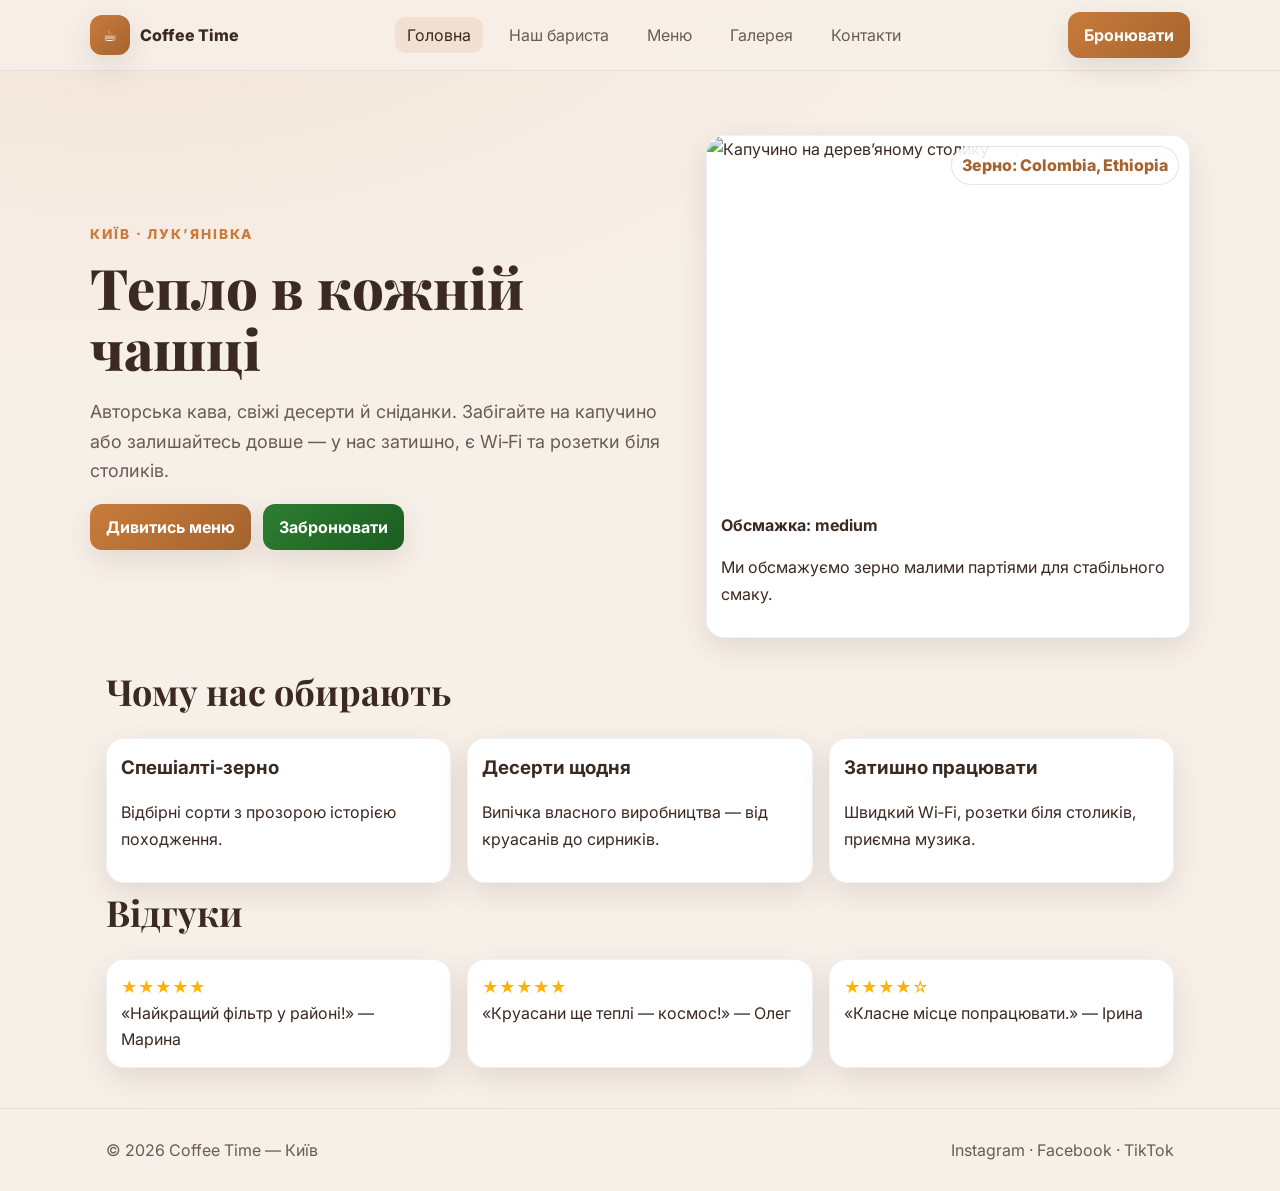
==== commit 0410f3a1: "Add files via upload" ====
--- a/index.html
+++ b/index.html
@@ -11,7 +11,8 @@
   <link rel="stylesheet" href="styles.css" />
 </head>
 <body>
-  <header>
+
+<header>
   <div class="container nav">
     <div class="brand">
       <div class="brand-badge" aria-hidden="true">☕</div>
@@ -36,7 +37,7 @@
       <div>
         <div class="kicker">Київ · Лукʼянівка</div>
         <h1>Тепло в кожній чашці</h1>
-        <p class="lead">Авторська кава, свіжі десерти й сніданки. Забігайте на капучино або залишайтесь довше — у нас затишно, є Wi-Fi та розетки біля столиків.</p>
+        <p class="lead">Авторська кава, свіжі десерти й сніданки. Забігайте на капучино або залишайтесь довше — у нас затишно, є Wi‑Fi та розетки біля столиків.</p>
         <div style="display:flex;gap:12px;flex-wrap:wrap;margin-top:14px">
           <a class="cta" href="menu.html">Дивитись меню</a>
           <a class="cta" style="background:linear-gradient(135deg,#2e7d32,#1b5e20)" href="contact.html">Забронювати</a>
@@ -58,13 +59,23 @@
   <section class="container">
     <h2 class="section-title">Чому нас обирають</h2>
     <div class="grid" style="grid-template-columns:repeat(3,1fr)">
-      <div class="card"><div class="card-body"><h3>Спешіалті-зерно</h3><p class="muted">Відбірні сорти з прозорою історією походження.</p></div></div>
+      <div class="card"><div class="card-body"><h3>Спешіалті‑зерно</h3><p class="muted">Відбірні сорти з прозорою історією походження.</p></div></div>
       <div class="card"><div class="card-body"><h3>Десерти щодня</h3><p class="muted">Випічка власного виробництва — від круасанів до сирників.</p></div></div>
-      <div class="card"><div class="card-body"><h3>Затишно працювати</h3><p class="muted">Швидкий Wi-Fi, розетки біля столиків, приємна музика.</p></div></div>
+      <div class="card"><div class="card-body"><h3>Затишно працювати</h3><p class="muted">Швидкий Wi‑Fi, розетки біля столиків, приємна музика.</p></div></div>
     </div>
   </section>
 
-  <footer>
+  <section class="container">
+    <h2 class="section-title">Відгуки</h2>
+    <div class="grid reviews">
+      <article class="card review"><div class="card-body"><div class="stars">★★★★★</div> «Найкращий фільтр у районі!» — <span class="muted">Марина</span></div></article>
+      <article class="card review"><div class="card-body"><div class="stars">★★★★★</div> «Круасани ще теплі — космос!» — <span class="muted">Олег</span></div></article>
+      <article class="card review"><div class="card-body"><div class="stars">★★★★☆</div> «Класне місце попрацювати.» — <span class="muted">Ірина</span></div></article>
+    </div>
+  </section>
+
+
+<footer>
   <div class="container" style="display:flex;justify-content:space-between;align-items:center;gap:12px;flex-wrap:wrap">
     <div>© <span class="year"></span> Coffee Time — Київ</div>
     <div class="muted">Instagram · Facebook · TikTok</div>
--- a/styles.css
+++ b/styles.css
@@ -1,192 +1,99 @@
-/* Fonts (system stack for speed) */
 :root{
-  --bg:#0f0b09;
-  --bg-alt:#17110e;
-  --card:#1f1814;
-  --ink:#f7efe9;
-  --ink-dim:#e1d6cf;
-  --accent:#c68a54;
-  --accent-2:#a86c3b;
-  --shadow: 0 10px 30px rgba(0,0,0,.35);
-  --radius: 18px;
-  --radius-sm: 12px;
-  --max: 1150px;
+  --bg:#f7f0e9;
+  --paper:#ffffff;
+  --text:#3b2a22;
+  --muted:#6b5b53;
+  --brand:#c87b3a; /* latte */
+  --brand-2:#a5642f;
+  --accent:#2e7d32;
+  --shadow:0 10px 30px rgba(59,42,34,.12);
+  --radius:18px;
+  --maxw:1100px;
 }
+*{box-sizing:border-box}
+html{scroll-behavior:smooth}
+body{
+  margin:0;background:radial-gradient(900px 500px at 10% -10%, rgba(200,123,58,.12), transparent) var(--bg);
+  color:var(--text);font-family:Inter, system-ui, -apple-system, Segoe UI, Roboto, Arial;
+  line-height:1.65;
+}
+a{color:inherit;text-decoration:none}
+img{max-width:100%;display:block;height:auto}
+.container{max-width:var(--maxw);margin:0 auto;padding:0 16px}
+/* Header */
+header{
+  position:sticky;top:0;z-index:30;
+  background:rgba(247,240,233,.85);
+  border-bottom:1px solid rgba(59,42,34,.08);
+  backdrop-filter:saturate(1.1) blur(8px);
+}
+.nav{display:flex;align-items:center;justify-content:space-between;gap:12px;padding:12px 0}
+.brand{display:flex;align-items:center;gap:10px;font-weight:800}
+.brand-badge{width:40px;height:40px;border-radius:12px;background:linear-gradient(135deg,var(--brand),var(--brand-2));display:grid;place-items:center;color:#fff;box-shadow:var(--shadow)}
+nav ul{display:flex;list-style:none;gap:14px;margin:0;padding:0}
+nav a{padding:8px 12px;border-radius:10px;color:var(--muted)}
+nav a:hover, nav a.active{background:rgba(200,123,58,.12);color:var(--text)}
+.burger{display:none;background:none;border:none;font-size:22px;color:var(--text)}
+.cta{padding:10px 16px;border-radius:12px;background:linear-gradient(135deg,var(--brand),var(--brand-2));color:#fff;font-weight:700;border:none;cursor:pointer;box-shadow:var(--shadow);transition:transform .15s ease}
+.cta:active{transform:translateY(1px)}
 
-* { box-sizing: border-box; }
-html { scroll-behavior: smooth; }
-body {
-  margin: 0;
-  background: radial-gradient(1100px 800px at 10% 0%, #1c1511 0%, #0f0b09 60%) fixed;
-  color: var(--ink);
-  font: 16px/1.6 ui-sans-serif, system-ui, -apple-system, Segoe UI, Roboto, "Helvetica Neue", Arial, "Apple Color Emoji","Segoe UI Emoji";
-}
-
-/* Utilities */
-.container { width: min(100% - 2rem, var(--max)); margin-inline: auto; }
-.section { padding: 84px 0; }
-.section--alt { background: linear-gradient(180deg, rgba(255,255,255,.02), rgba(0,0,0,.08)); }
-.section__title { margin: 0 0 10px; font-size: clamp(26px, 4vw, 40px); }
-.section__subtitle { margin: 0 0 28px; color: var(--ink-dim); }
-
-.grid-2 { display: grid; gap: 28px; grid-template-columns: 1.2fr .8fr; }
-.grid-3 { display: grid; gap: 20px; grid-template-columns: repeat(3, 1fr); }
-@media (max-width: 900px){
-  .grid-2 { grid-template-columns: 1fr; }
-  .grid-3 { grid-template-columns: 1fr 1fr; }
-}
-@media (max-width: 600px){
-  .grid-3 { grid-template-columns: 1fr; }
-}
-
-.card {
-  background: var(--card);
-  border: 1px solid #2a221d;
-  border-radius: var(--radius);
-  box-shadow: var(--shadow);
-  overflow: hidden;
-}
-.card--photo img { width: 100%; height: 100%; display: block; object-fit: cover; border-radius: var(--radius); }
-
-/* Header / Nav */
-.header {
-  position: sticky; top: 0; z-index: 50;
-  backdrop-filter: saturate(140%) blur(10px);
-  background: rgba(20,14,11,.65);
-  border-bottom: 1px solid #2a221d;
-}
-.header__inner { display: flex; align-items: center; justify-content: space-between; padding: 14px 0; }
-
-.logo { color: var(--ink); text-decoration: none; font-weight: 800; letter-spacing: .4px; font-size: 20px; }
-.logo span { color: var(--accent); }
-
-.nav__toggle{
-  display: none; background: transparent; border: 0; cursor: pointer; padding: 8px;
-}
-.nav__bar{ display:block; width:26px; height:2px; background: var(--ink); margin:6px 0; border-radius:2px; }
-
-.nav__list { display: flex; gap: 16px; list-style: none; margin: 0; padding: 0; }
-.nav__link {
-  color: var(--ink); text-decoration: none; padding: 10px 12px; border-radius: 10px;
-}
-.nav__link:hover{ background: rgba(255,255,255,.06); }
-
-@media (max-width: 860px){
-  .nav__toggle{ display:block; }
-  .nav__list{
-    position: absolute; right: 1rem; top: 60px; width: min(92vw, 380px);
-    background: var(--bg-alt); border:1px solid #2a221d; border-radius: var(--radius);
-    padding: 10px; display: grid; gap: 6px; transform-origin: top right;
-    opacity: 0; pointer-events: none; transform: scale(.96) translateY(-6px);
-    transition: .25s ease;
-  }
-  .nav.open .nav__list{ opacity:1; pointer-events:auto; transform: none; }
-}
+/* Footer */
+footer{margin-top:40px;padding:28px 0;color:var(--muted);border-top:1px solid rgba(59,42,34,.08)}
 
 /* Hero */
-.hero { padding: 110px 0 70px; }
-.hero__inner{
-  display:grid; grid-template-columns: 1.1fr .9fr; gap: 30px; align-items: center;
-}
-.hero__title{ margin:0 0 8px; font-size: clamp(40px, 6vw, 64px); line-height: 1.05; }
-.hero__subtitle{ margin:0 0 14px; font-size: clamp(18px, 3.5vw, 26px); color: var(--accent); font-weight: 700; }
-.hero__lead{ color: var(--ink-dim); margin: 0 0 22px; max-width: 48ch; }
-.hero__cta{ display:flex; gap:12px; flex-wrap: wrap; }
-.hero__image img{
-  width:100%; height:100%; min-height: 280px; border-radius: var(--radius);
-  object-fit: cover; filter: saturate(105%) contrast(102%);
-  box-shadow: var(--shadow);
-}
-@media (max-width: 900px){
-  .hero__inner{ grid-template-columns: 1fr; }
-}
+.hero{padding:64px 0 24px}
+.hero-grid{display:grid;grid-template-columns:1.1fr .9fr;gap:24px;align-items:center}
+.kicker{letter-spacing:.14em;text-transform:uppercase;color:var(--brand);font-weight:800;font-size:.85rem}
+h1{font-family:'Playfair Display',serif;font-weight:800;line-height:1.1;margin:10px 0 12px;font-size:clamp(32px,5vw,56px)}
+.lead{color:var(--muted);font-size:clamp(16px,2.2vw,18px)}
 
-/* Buttons */
-.btn{
-  display:inline-flex; align-items:center; justify-content:center; gap:8px;
-  padding: 12px 18px; border-radius: 999px; text-decoration: none; font-weight: 700; letter-spacing: .2px;
-  border: 1px solid transparent; transition: .25s ease; cursor: pointer;
-}
-.btn--primary{ background: linear-gradient(180deg, var(--accent), var(--accent-2)); color: #180f0b; }
-.btn--primary:hover{ filter: brightness(1.05); transform: translateY(-1px); }
-.btn--ghost{ background: transparent; color: var(--ink); border-color: #3a2f28; }
-.btn--ghost:hover{ background: rgba(255,255,255,.06); }
-
-/* About */
-.checks{
-  display:grid; gap: 8px; padding-left: 0; list-style: none; margin: 18px 0 0;
-}
-.checks li{
-  padding-left: 28px; position: relative;
-}
-.checks li::before{
-  content: "✓"; position: absolute; left: 0; top: 0; color: var(--accent);
-}
-
-/* Menu */
-.menu__card{
-  background: var(--card); border: 1px solid #2a221d; padding: 18px; border-radius: var(--radius-sm);
-  transition: transform .2s ease, box-shadow .2s ease;
-}
-.menu__card h3{ margin: 0 0 8px; font-size: 20px; }
-.menu__card p{ margin: 0 0 14px; color: var(--ink-dim); }
-.menu__card .price{ font-weight: 800; color: var(--accent); }
-.menu__card:hover{ transform: translateY(-4px); box-shadow: var(--shadow); }
+/* Sections & cards */
+section{padding:52px 0}
+.section-title{font-family:'Playfair Display',serif;font-size:clamp(24px,3.5vw,36px);margin:0 0 16px}
+.grid{display:grid;gap:16px}
+.menu-grid{grid-template-columns:repeat(3,1fr)}
+.card{background:var(--paper);border-radius:var(--radius);box-shadow:var(--shadow);border:1px solid rgba(59,42,34,.06);overflow:hidden}
+.card-body{padding:14px}
+.card h3{margin:0 0 6px}
+.thumb{position:relative}
+.thumb img{width:100%;aspect-ratio:4/3;object-fit:cover}
+.price{position:absolute;right:10px;top:10px;background:rgba(255,255,255,.9);border:1px solid rgba(59,42,34,.12);padding:5px 10px;border-radius:999px;font-weight:800;color:var(--brand-2)}
 
 /* Gallery */
-.gallery{
-  display:grid; gap: 14px; grid-template-columns: repeat(3, 1fr);
-}
-.gallery img{
-  width: 100%; height: 260px; object-fit: cover; border-radius: 14px; border:1px solid #2a221d;
-  transition: transform .25s ease;
-}
-.gallery img:hover{ transform: scale(1.02); }
+.gallery{grid-template-columns:repeat(4,1fr)}
+.gallery img{border-radius:14px;aspect-ratio:1/1;object-fit:cover}
 
 /* Reviews */
-.reviews{ display:grid; gap: 16px; grid-template-columns: repeat(3,1fr); }
-.review{
-  background: var(--card); border: 1px solid #2a221d; border-radius: var(--radius-sm); padding: 18px;
+.reviews{grid-template-columns:repeat(3,1fr)}
+.review .stars{color:#ffb300}
+
+/* Contact form */
+form{display:grid;gap:10px}
+input,textarea,select{background:#fff;border:1px solid rgba(59,42,34,.18);border-radius:12px;padding:12px;color:var(--text);font:inherit}
+input:focus,textarea:focus,select:focus{outline:2px solid rgba(200,123,58,.45)}
+.row{display:grid;grid-template-columns:1fr 1fr;gap:10px}
+.status{margin-top:6px;font-size:.95rem}
+
+/* Toast */
+#toast{position:fixed;top:18px;left:50%;transform:translateX(-50%) translateY(-8px);background:var(--accent);color:#fff;padding:12px 22px;border-radius:12px;box-shadow:var(--shadow);opacity:0;pointer-events:none;transition:opacity .4s, transform .4s;z-index:9999}
+#toast.show{opacity:1;transform:translateX(-50%)}
+
+/* Responsive */
+@media (max-width:1000px){
+  .hero-grid{grid-template-columns:1fr}
 }
-.review p{ margin: 0 0 10px; }
-.review cite{ color: var(--ink-dim); font-style: normal; font-weight: 600; }
-@media (max-width: 900px){
-  .reviews{ grid-template-columns: 1fr; }
+@media (max-width:860px){
+  .menu-grid{grid-template-columns:repeat(2,1fr)}
+  .gallery{grid-template-columns:repeat(3,1fr)}
+  .reviews{grid-template-columns:repeat(2,1fr)}
 }
-
-/* Contact / Form / Map */
-.form{ margin-top: 14px; }
-.form__row{ display:grid; gap: 8px; margin-bottom: 14px; }
-.form__row input, .form__row textarea{
-  width: 100%; padding: 12px 14px; border-radius: 12px; border:1px solid #3a2f28; background: #120d0a; color: var(--ink);
+@media (max-width:600px){
+  .burger{display:block}
+  nav ul{position:absolute;left:0;right:0;top:64px;background:rgba(247,240,233,.98);border-bottom:1px solid rgba(59,42,34,.08);display:none;flex-direction:column;gap:0}
+  nav ul.open{display:flex}
+  nav a{padding:14px 16px}
+  .menu-grid{grid-template-columns:1fr}
+  .gallery{grid-template-columns:repeat(2,1fr)}
+  .reviews{grid-template-columns:1fr}
+  .row{grid-template-columns:1fr}
 }
-.form__row input:focus, .form__row textarea:focus{ outline: 2px solid var(--accent); border-color: transparent; }
-.form__status{ margin-top: 10px; min-height: 22px; color: var(--accent); font-weight: 700; }
-
-.map iframe{
-  width: 100%; height: 330px; border: 0; display: block; border-radius: var(--radius);
-}
-
-/* Footer */
-.footer{ padding: 26px 0; border-top: 1px solid #2a221d; background: rgba(0,0,0,.25); }
-.footer__inner{ display:flex; align-items:center; justify-content: space-between; gap: 16px; }
-.footer p{ margin: 0; color: var(--ink-dim); }
-.to-top{
-  display:inline-flex; width:40px; height:40px; align-items:center; justify-content:center;
-  border-radius: 999px; border:1px solid #3a2f28; color: var(--ink); text-decoration: none;
-}
-.to-top:hover{ background: rgba(255,255,255,.06); }
-
-/* Links */
-.link{ color: var(--ink); text-underline-offset: 3px; }
-.link:hover{ color: var(--accent); }
-
-/* Reveal on scroll */
-.reveal{ opacity: 0; transform: translateY(12px); transition: opacity .6s ease, transform .6s ease; }
-.reveal.is-visible{ opacity: 1; transform: none; }
-@media (prefers-reduced-motion: reduce){
-  .reveal{ opacity: 1 !important; transform: none !important; }
-}
-
-/* Notes */
-.note{ margin-top: 10px; color: var(--ink-dim); font-size: 14px; }
